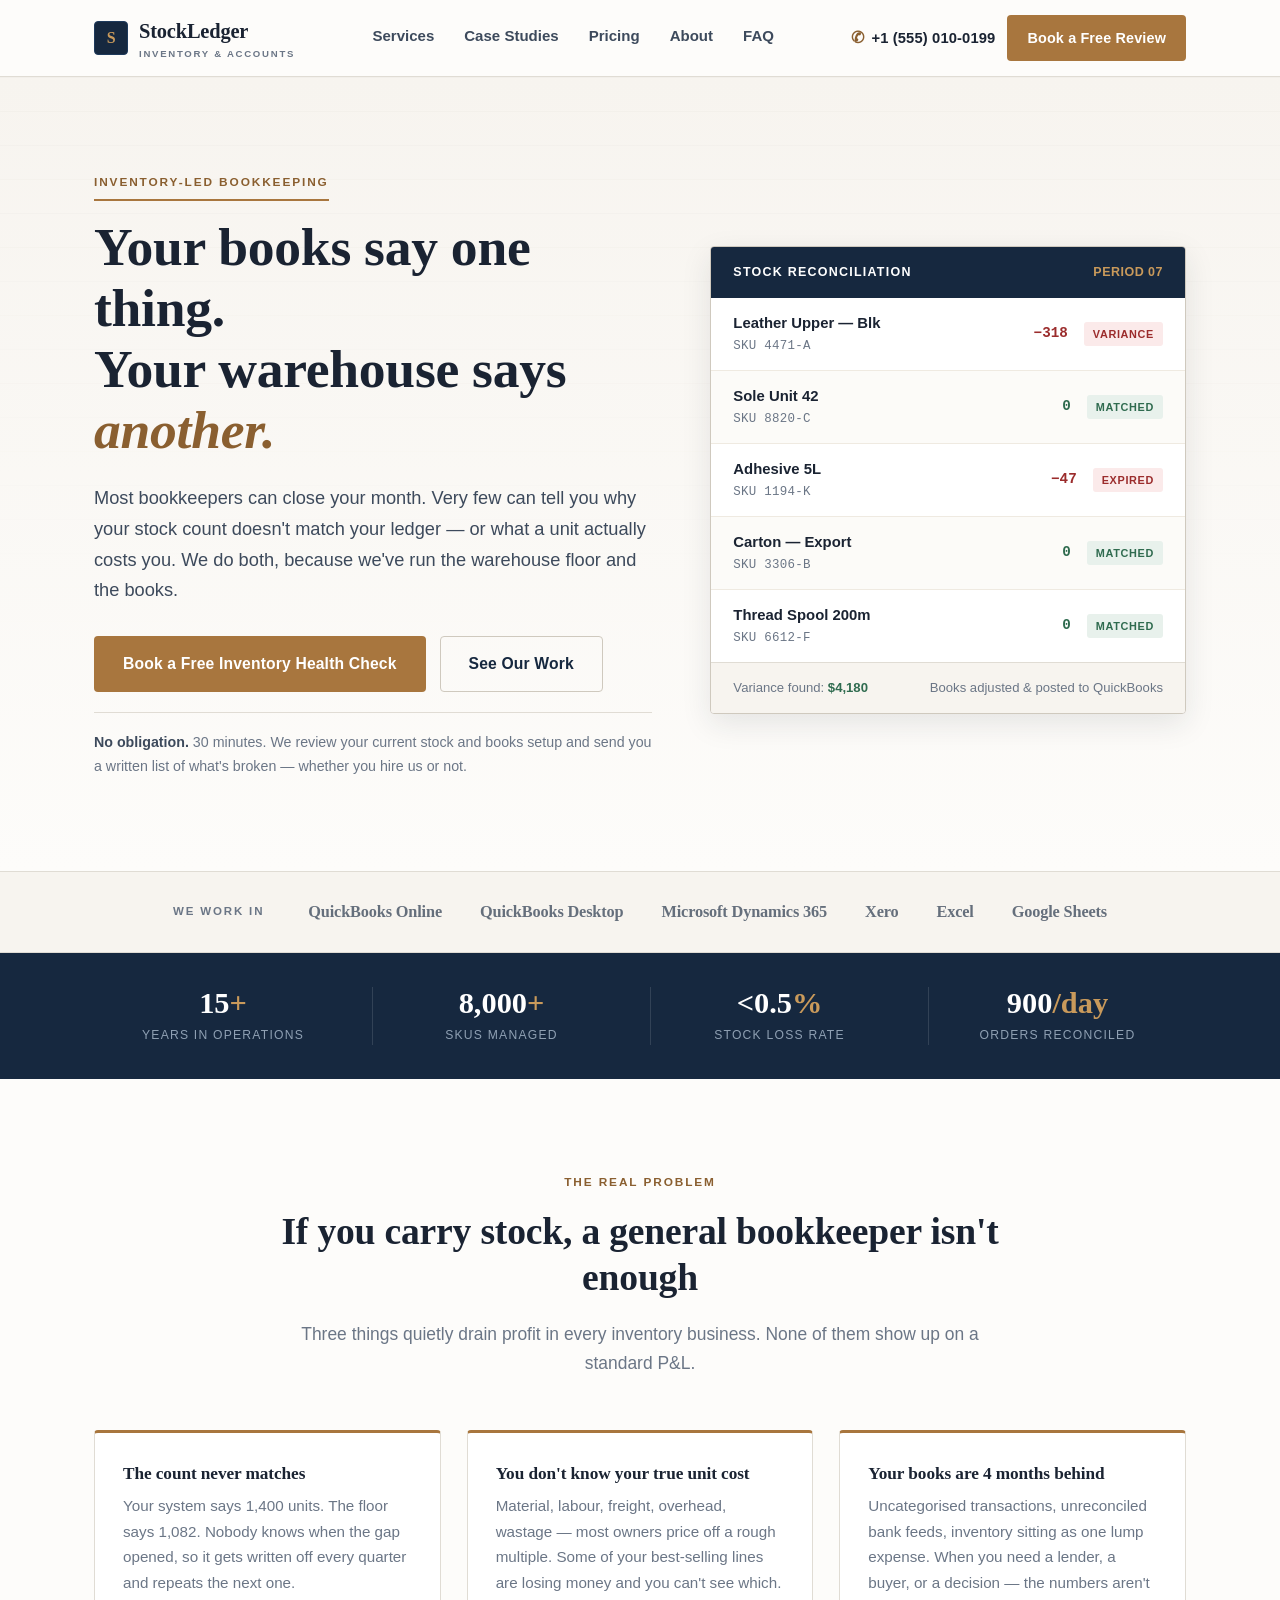
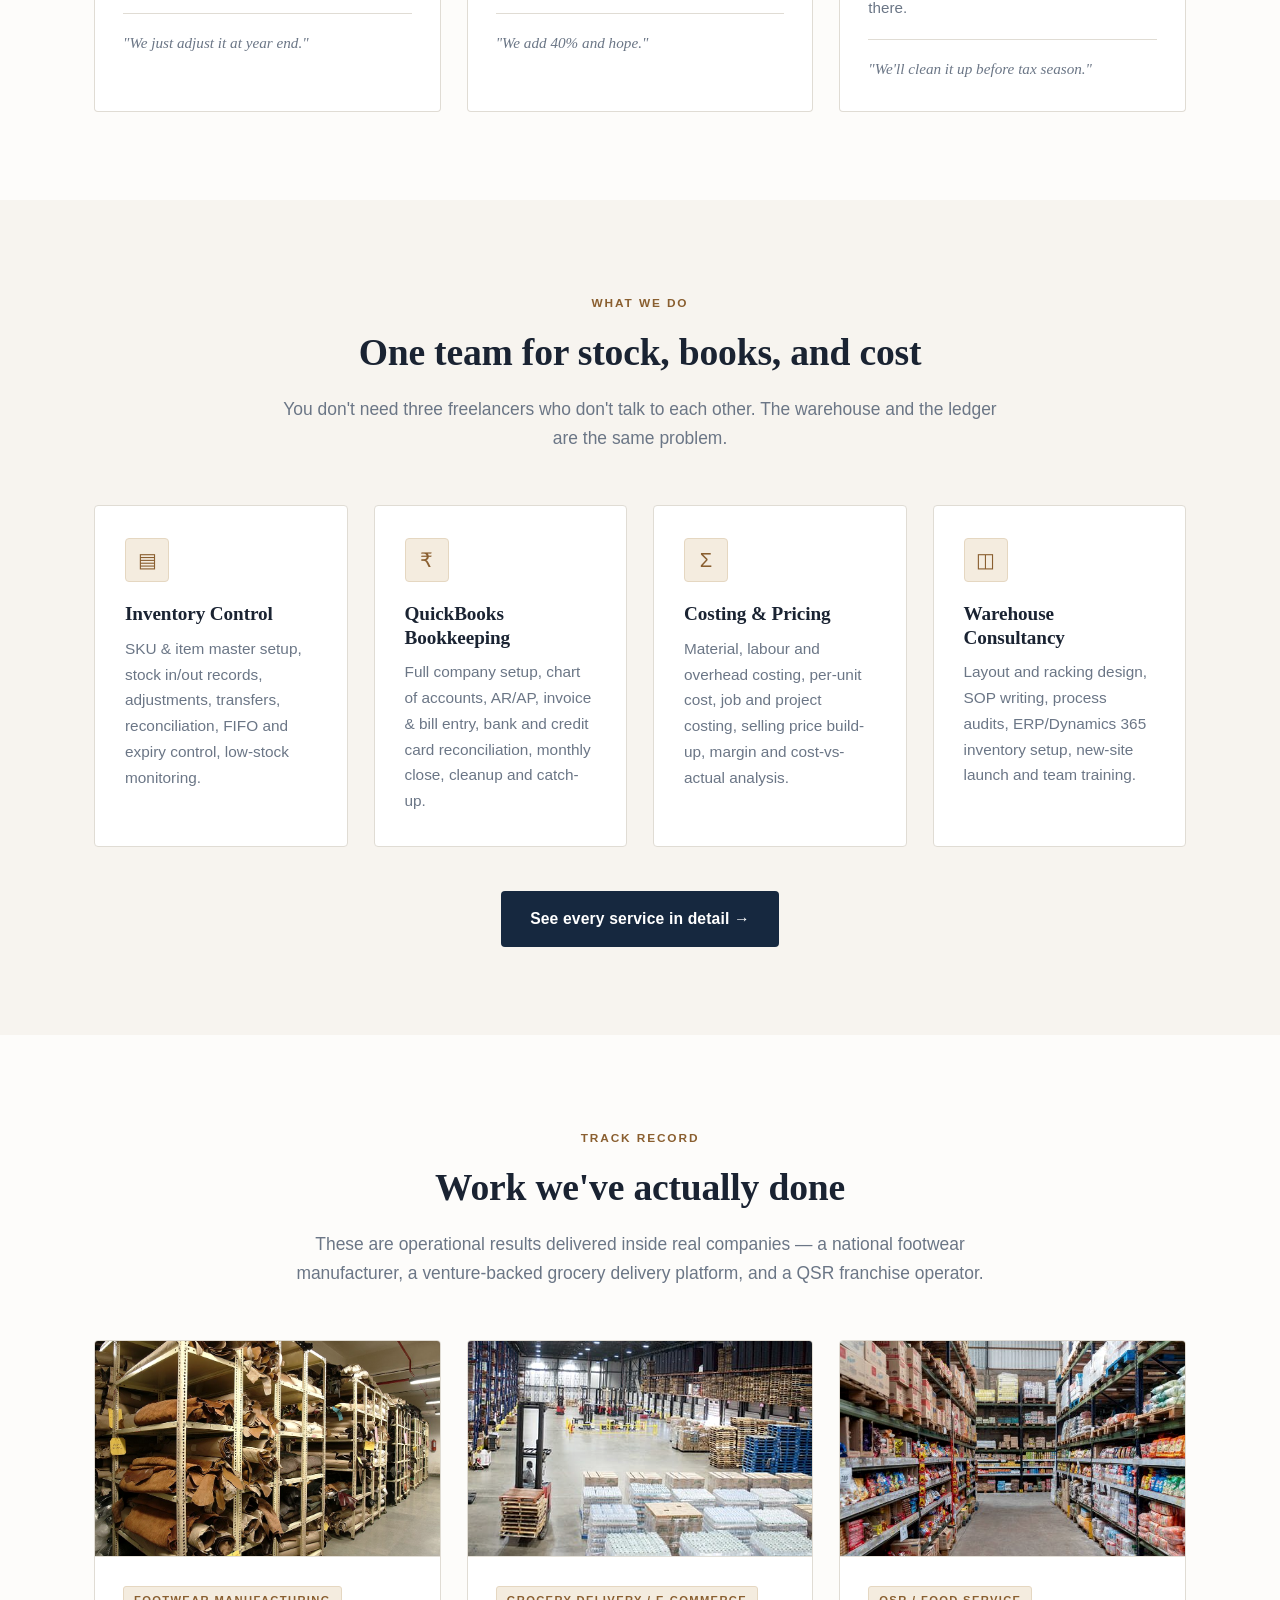
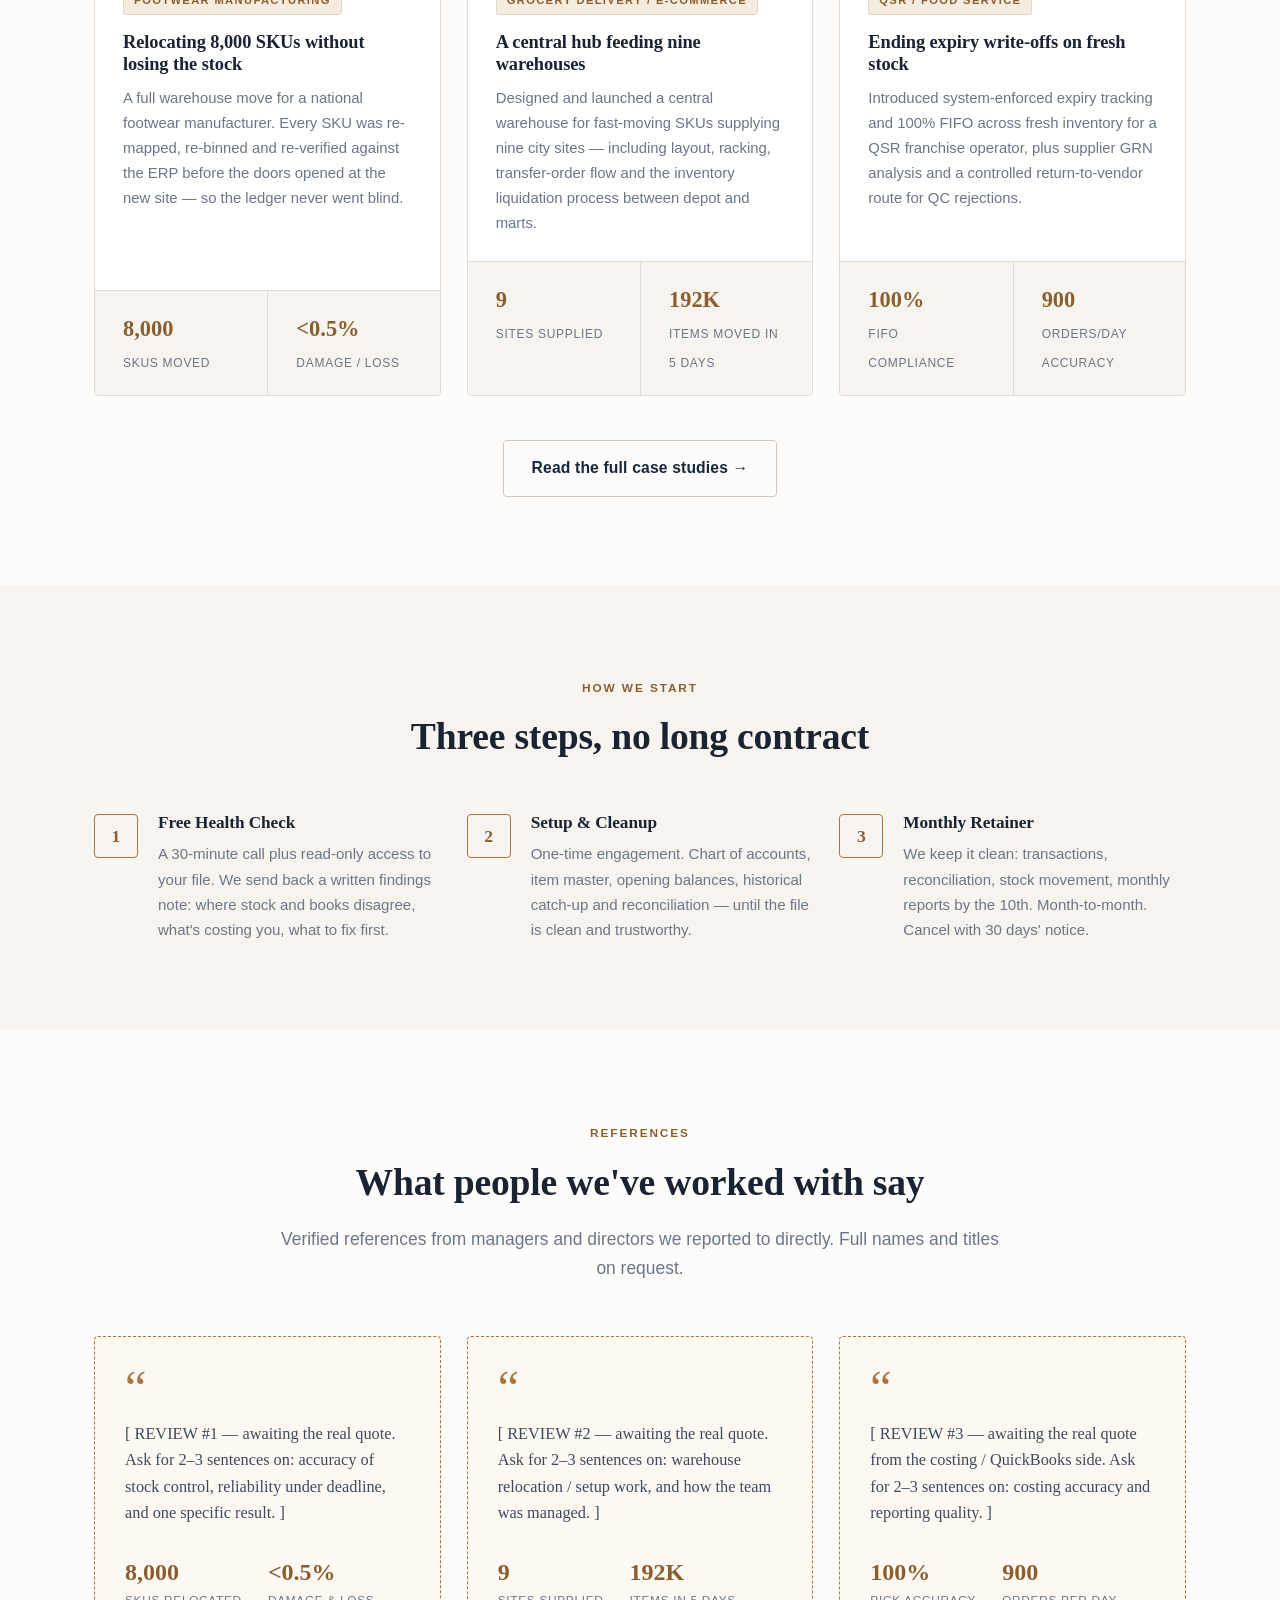
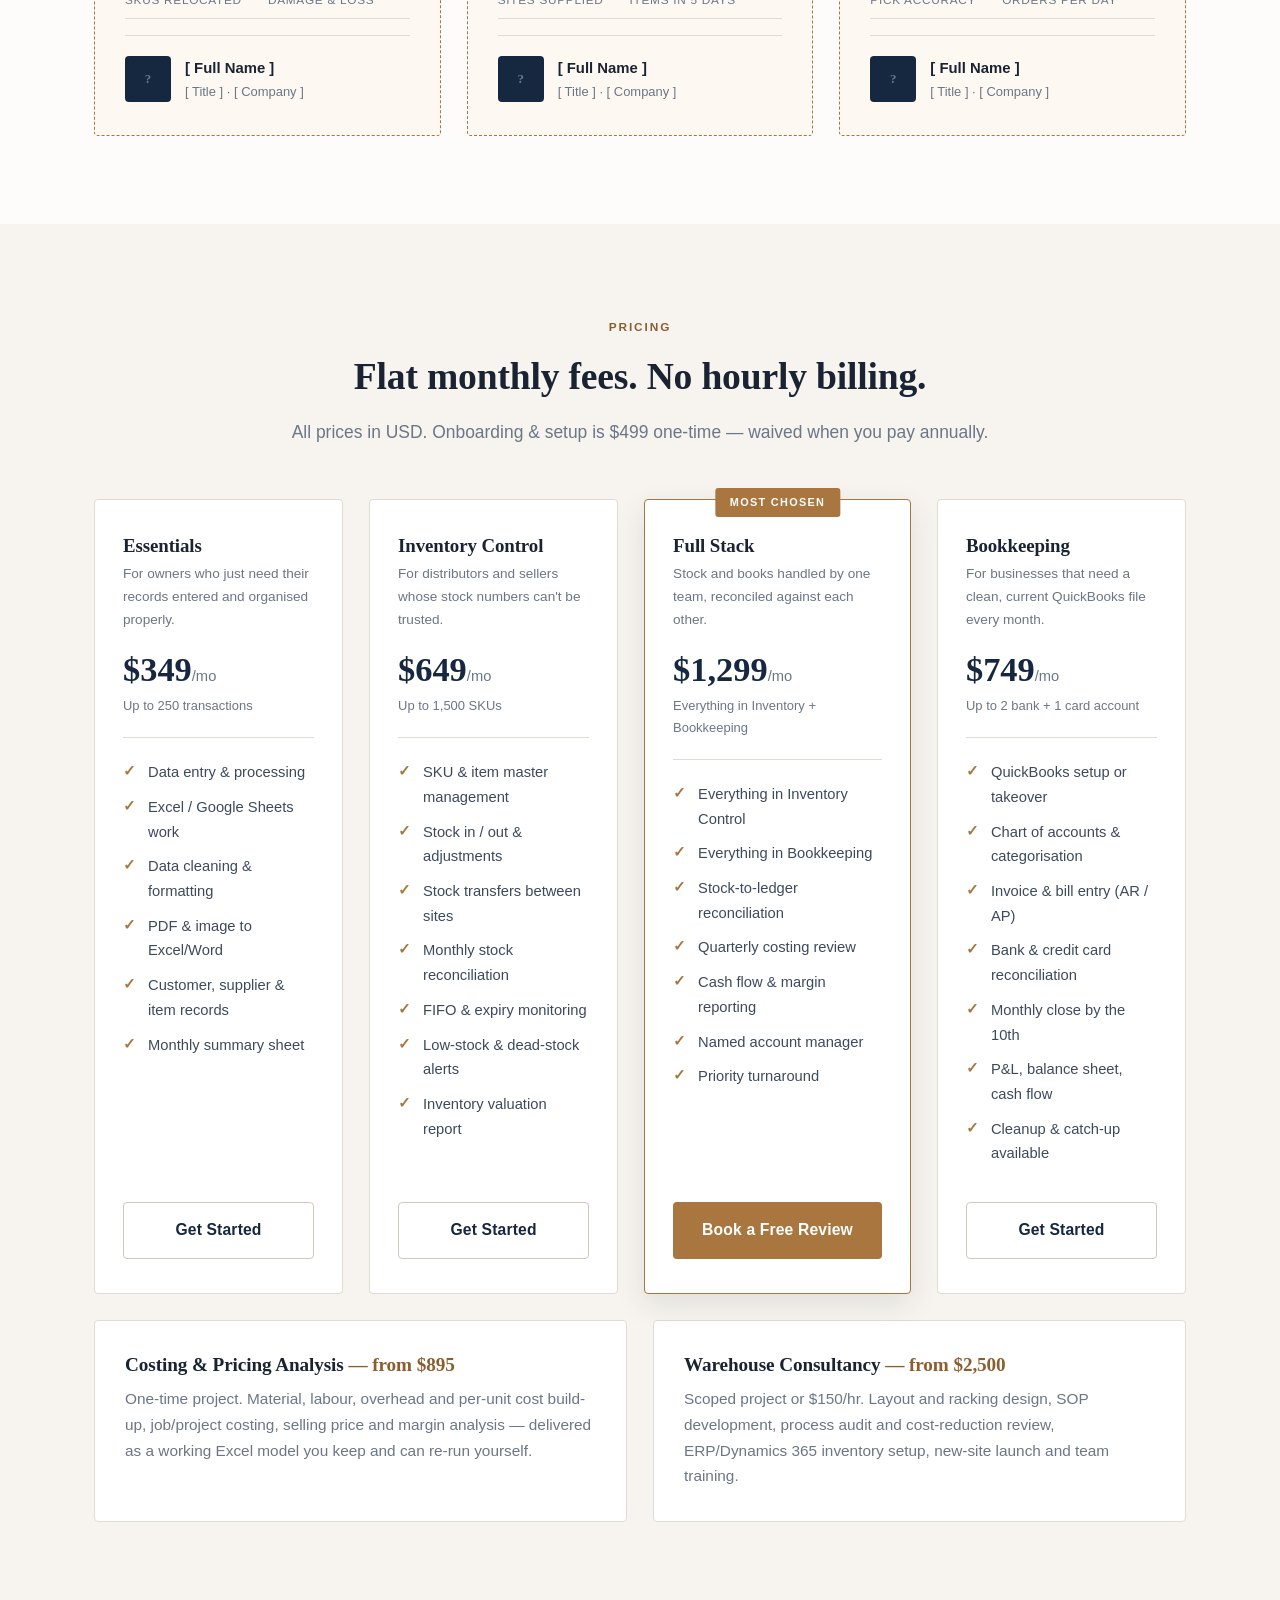
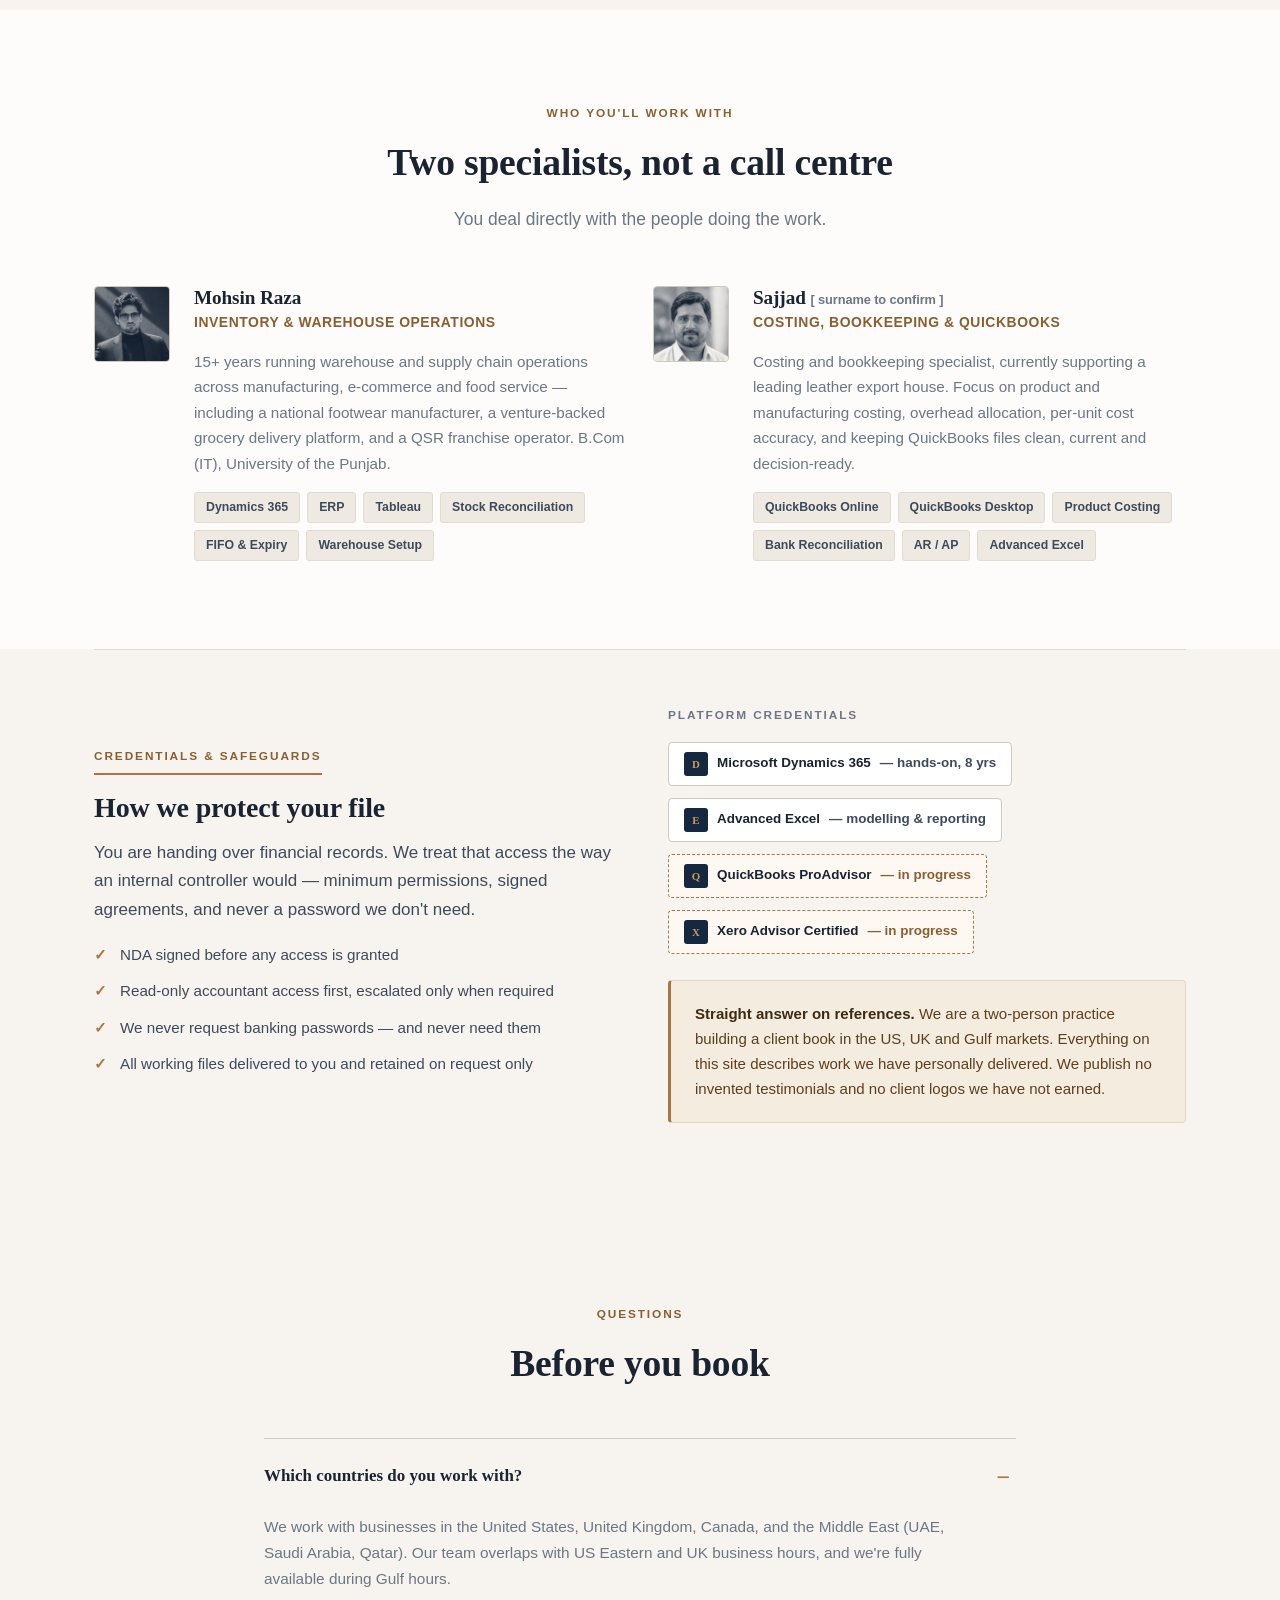
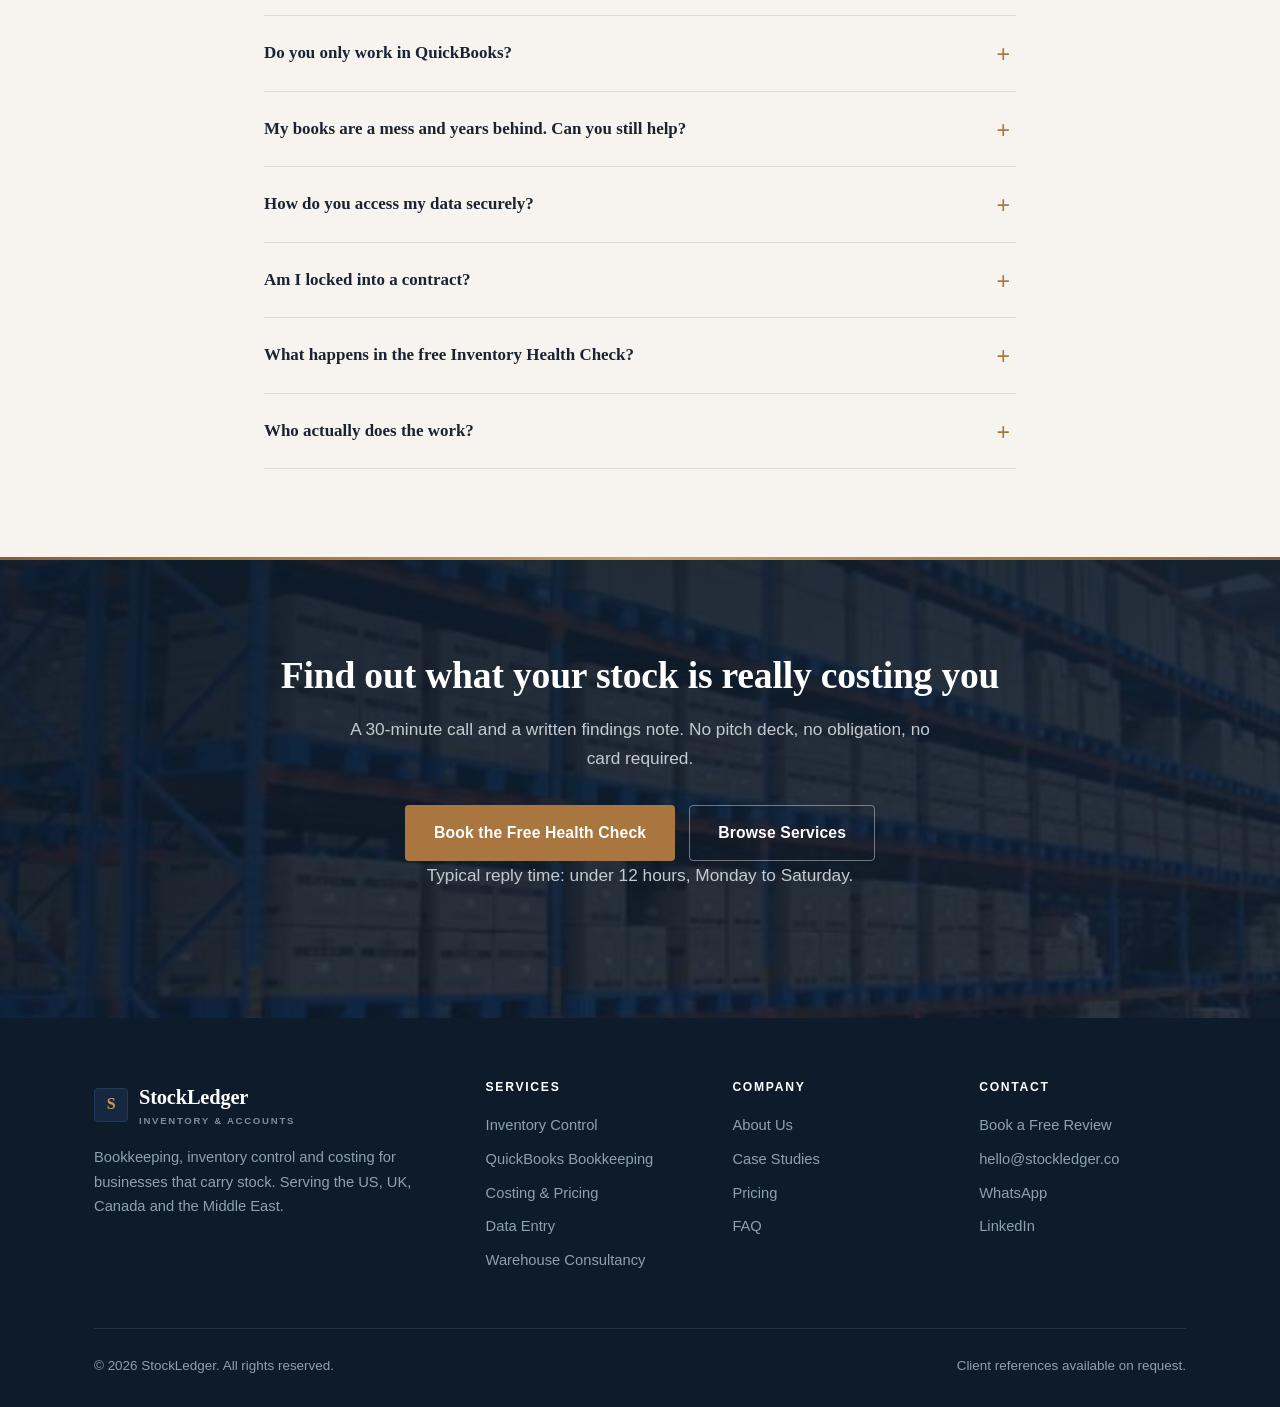
==== index.html @ 04ca40d8 "Unify team portraits with a navy duotone treatment Both people now use their better source photo: Mo" ====
<!DOCTYPE html>
<html lang="en">
<head>
<meta charset="utf-8">
<meta name="viewport" content="width=device-width, initial-scale=1">
<title>StockLedger — Bookkeeping &amp; Inventory Control for Businesses That Carry Stock</title>
<meta name="description" content="We reconcile your warehouse to your books. QuickBooks bookkeeping, inventory control, and product costing for e-commerce sellers, distributors and small manufacturers in the US, UK and Middle East.">
<meta name="theme-color" content="#16283f">
<link rel="stylesheet" href="assets/styles.css">
<link rel="icon" href="data:image/svg+xml,<svg xmlns='http://www.w3.org/2000/svg' viewBox='0 0 32 32'><rect width='32' height='32' rx='4' fill='%2316283f'/><text x='16' y='23' font-family='Georgia,serif' font-size='19' font-weight='700' fill='%23c99a5b' text-anchor='middle'>S</text></svg>">

<!-- Open Graph -->
<meta property="og:type" content="website">
<meta property="og:title" content="StockLedger — Bookkeeping for Businesses That Carry Stock">
<meta property="og:description" content="Your books say one thing. Your warehouse says another. We fix the gap.">
</head>
<body>

<!-- ============================ HEADER ============================ -->
<header class="site-head">
  <div class="wrap nav">
    <a class="brand" href="index.html">
      <span class="brand-mark">S</span>
      <span>StockLedger<small>Inventory &amp; Accounts</small></span>
    </a>

    <nav class="nav-links" id="navLinks">
      <a href="services.html">Services</a>
      <a href="case-studies.html">Case Studies</a>
      <a href="#pricing">Pricing</a>
      <a href="about.html">About</a>
      <a href="#faq">FAQ</a>
    </nav>

    <div class="nav-cta">
      <!-- TODO: replace with the real US virtual number (Google Voice / OpenPhone) -->
      <a class="nav-phone" href="tel:+15550100199"><span>✆</span>+1 (555) 010-0199</a>
      <a class="btn btn-primary btn-sm" href="contact.html">Book a Free Review</a>
      <button class="nav-toggle" id="navToggle" aria-label="Menu">☰</button>
    </div>
  </div>
</header>

<!-- ============================ HERO ============================ -->
<section class="hero">
  <div class="wrap">
    <div class="hero-grid">

      <div>
        <span class="eyebrow">Inventory-Led Bookkeeping</span>
        <h1>Your books say one thing.<br>Your warehouse says <span class="hl">another.</span></h1>
        <p class="hero-sub">
          Most bookkeepers can close your month. Very few can tell you why your stock
          count doesn't match your ledger — or what a unit actually costs you.
          We do both, because we've run the warehouse floor and the books.
        </p>

        <div class="btn-row">
          <a class="btn btn-primary" href="contact.html">Book a Free Inventory Health Check</a>
          <a class="btn btn-ghost" href="case-studies.html">See Our Work</a>
        </div>

        <p class="hero-note">
          <strong>No obligation.</strong> 30 minutes. We review your current stock and
          books setup and send you a written list of what's broken — whether you hire us or not.
        </p>
      </div>

      <!-- Ledger reconciliation mock -->
      <div class="hero-card" aria-hidden="true">
        <div class="hero-card-top">
          <span>Stock Reconciliation</span>
          <span>Period 07</span>
        </div>
        <div class="hero-card-body">
          <div class="recon-row">
            <div><div class="name">Leather Upper — Blk</div><div class="sku">SKU 4471-A</div></div>
            <div class="num bad">−318</div>
            <span class="pill err">Variance</span>
          </div>
          <div class="recon-row">
            <div><div class="name">Sole Unit 42</div><div class="sku">SKU 8820-C</div></div>
            <div class="num good">0</div>
            <span class="pill fix">Matched</span>
          </div>
          <div class="recon-row">
            <div><div class="name">Adhesive 5L</div><div class="sku">SKU 1194-K</div></div>
            <div class="num bad">−47</div>
            <span class="pill err">Expired</span>
          </div>
          <div class="recon-row">
            <div><div class="name">Carton — Export</div><div class="sku">SKU 3306-B</div></div>
            <div class="num good">0</div>
            <span class="pill fix">Matched</span>
          </div>
          <div class="recon-row">
            <div><div class="name">Thread Spool 200m</div><div class="sku">SKU 6612-F</div></div>
            <div class="num good">0</div>
            <span class="pill fix">Matched</span>
          </div>
        </div>
        <div class="hero-card-foot">
          <span>Variance found: <strong>$4,180</strong></span>
          <span>Books adjusted &amp; posted to QuickBooks</span>
        </div>
      </div>

    </div>
  </div>
</section>

<!-- ============================ TOOL ROW ============================ -->
<div class="toolrow">
  <div class="wrap">
    <div class="toolrow-inner">
      <span class="toolrow-label">We work in</span>
      <span class="tool">QuickBooks Online</span>
      <span class="tool">QuickBooks Desktop</span>
      <span class="tool">Microsoft Dynamics 365</span>
      <span class="tool">Xero</span>
      <span class="tool">Excel</span>
      <span class="tool">Google Sheets</span>
    </div>
  </div>
</div>

<!-- ============================ TRUST BAR ============================ -->
<div class="trustbar">
  <div class="wrap">
    <div class="trust-grid">
      <div>
        <div class="trust-num">15<span>+</span></div>
        <div class="trust-lbl">Years in Operations</div>
      </div>
      <div>
        <div class="trust-num">8,000<span>+</span></div>
        <div class="trust-lbl">SKUs Managed</div>
      </div>
      <div>
        <div class="trust-num">&lt;0.5<span>%</span></div>
        <div class="trust-lbl">Stock Loss Rate</div>
      </div>
      <div>
        <div class="trust-num">900<span>/day</span></div>
        <div class="trust-lbl">Orders Reconciled</div>
      </div>
    </div>
  </div>
</div>

<!-- ============================ PROBLEM ============================ -->
<section>
  <div class="wrap">
    <div class="sec-head center">
      <span class="eyebrow">The Real Problem</span>
      <h2>If you carry stock, a general bookkeeper isn't enough</h2>
      <p>Three things quietly drain profit in every inventory business. None of them show up on a standard P&amp;L.</p>
    </div>

    <div class="grid g-3">
      <div class="prob-card">
        <h3>The count never matches</h3>
        <p>
          Your system says 1,400 units. The floor says 1,082. Nobody knows when the gap
          opened, so it gets written off every quarter and repeats the next one.
        </p>
        <p class="prob-quote">"We just adjust it at year end."</p>
      </div>

      <div class="prob-card">
        <h3>You don't know your true unit cost</h3>
        <p>
          Material, labour, freight, overhead, wastage — most owners price off a rough
          multiple. Some of your best-selling lines are losing money and you can't see which.
        </p>
        <p class="prob-quote">"We add 40% and hope."</p>
      </div>

      <div class="prob-card">
        <h3>Your books are 4 months behind</h3>
        <p>
          Uncategorised transactions, unreconciled bank feeds, inventory sitting as one
          lump expense. When you need a lender, a buyer, or a decision — the numbers aren't there.
        </p>
        <p class="prob-quote">"We'll clean it up before tax season."</p>
      </div>
    </div>
  </div>
</section>

<!-- ============================ SERVICES ============================ -->
<section class="sec-soft">
  <div class="wrap">
    <div class="sec-head center">
      <span class="eyebrow">What We Do</span>
      <h2>One team for stock, books, and cost</h2>
      <p>You don't need three freelancers who don't talk to each other. The warehouse and the ledger are the same problem.</p>
    </div>

    <div class="grid g-4">
      <div class="card">
        <div class="card-icon">▤</div>
        <h3>Inventory Control</h3>
        <p>SKU &amp; item master setup, stock in/out records, adjustments, transfers, reconciliation, FIFO and expiry control, low-stock monitoring.</p>
      </div>
      <div class="card">
        <div class="card-icon">₹</div>
        <h3>QuickBooks Bookkeeping</h3>
        <p>Full company setup, chart of accounts, AR/AP, invoice &amp; bill entry, bank and credit card reconciliation, monthly close, cleanup and catch-up.</p>
      </div>
      <div class="card">
        <div class="card-icon">Σ</div>
        <h3>Costing &amp; Pricing</h3>
        <p>Material, labour and overhead costing, per-unit cost, job and project costing, selling price build-up, margin and cost-vs-actual analysis.</p>
      </div>
      <div class="card">
        <div class="card-icon">◫</div>
        <h3>Warehouse Consultancy</h3>
        <p>Layout and racking design, SOP writing, process audits, ERP/Dynamics&nbsp;365 inventory setup, new-site launch and team training.</p>
      </div>
    </div>

    <div class="btn-row" style="justify-content:center; margin-top:44px;">
      <a class="btn btn-navy" href="services.html">See every service in detail →</a>
    </div>
  </div>
</section>

<!-- ============================ CASE STUDIES ============================ -->
<section>
  <div class="wrap">
    <div class="sec-head center">
      <span class="eyebrow">Track Record</span>
      <h2>Work we've actually done</h2>
      <p>These are operational results delivered inside real companies — a national footwear manufacturer, a venture-backed grocery delivery platform, and a QSR franchise operator.</p>
    </div>

    <div class="grid g-3">

      <article class="case">
        <img class="case-img" src="assets/img/wh-leather.jpg" alt="Leather hides and rolls stored on labelled warehouse racking" loading="lazy">
        <div class="case-top">
          <span class="case-tag">Footwear Manufacturing</span>
          <h3>Relocating 8,000 SKUs without losing the stock</h3>
        </div>
        <div class="case-body">
          <p>
            A full warehouse move for a national footwear manufacturer. Every SKU was
            re-mapped, re-binned and re-verified against the ERP before the doors opened
            at the new site — so the ledger never went blind.
          </p>
        </div>
        <div class="case-metrics">
          <div class="case-metric"><b>8,000</b><span>SKUs moved</span></div>
          <div class="case-metric"><b>&lt;0.5%</b><span>Damage / loss</span></div>
        </div>
      </article>

      <article class="case">
        <img class="case-img" src="assets/img/wh-dc.jpg" alt="Distribution centre floor with pallet racking and forklift operations" loading="lazy">
        <div class="case-top">
          <span class="case-tag">Grocery Delivery / E-commerce</span>
          <h3>A central hub feeding nine warehouses</h3>
        </div>
        <div class="case-body">
          <p>
            Designed and launched a central warehouse for fast-moving SKUs supplying nine
            city sites — including layout, racking, transfer-order flow and the inventory
            liquidation process between depot and marts.
          </p>
        </div>
        <div class="case-metrics">
          <div class="case-metric"><b>9</b><span>Sites supplied</span></div>
          <div class="case-metric"><b>192K</b><span>Items moved in 5 days</span></div>
        </div>
      </article>

      <article class="case">
        <img class="case-img" src="assets/img/wh-grocery.jpg" alt="Stocked food and FMCG warehouse aisle with shelved inventory" loading="lazy">
        <div class="case-top">
          <span class="case-tag">QSR / Food Service</span>
          <h3>Ending expiry write-offs on fresh stock</h3>
        </div>
        <div class="case-body">
          <p>
            Introduced system-enforced expiry tracking and 100% FIFO across fresh
            inventory for a QSR franchise operator, plus supplier GRN analysis and a
            controlled return-to-vendor route for QC rejections.
          </p>
        </div>
        <div class="case-metrics">
          <div class="case-metric"><b>100%</b><span>FIFO compliance</span></div>
          <div class="case-metric"><b>900</b><span>Orders/day accuracy</span></div>
        </div>
      </article>

    </div>

    <div class="btn-row" style="justify-content:center; margin-top:44px;">
      <a class="btn btn-ghost" href="case-studies.html">Read the full case studies →</a>
    </div>
  </div>
</section>

<!-- ============================ HOW IT WORKS ============================ -->
<section class="sec-soft">
  <div class="wrap">
    <div class="sec-head center">
      <span class="eyebrow">How We Start</span>
      <h2>Three steps, no long contract</h2>
    </div>

    <div class="grid g-3">
      <div class="step">
        <div class="step-n">1</div>
        <h3>Free Health Check</h3>
        <p>
          A 30-minute call plus read-only access to your file. We send back a written
          findings note: where stock and books disagree, what's costing you, what to fix first.
        </p>
      </div>
      <div class="step">
        <div class="step-n">2</div>
        <h3>Setup &amp; Cleanup</h3>
        <p>
          One-time engagement. Chart of accounts, item master, opening balances,
          historical catch-up and reconciliation — until the file is clean and trustworthy.
        </p>
      </div>
      <div class="step">
        <div class="step-n">3</div>
        <h3>Monthly Retainer</h3>
        <p>
          We keep it clean: transactions, reconciliation, stock movement, monthly reports
          by the 10th. Month-to-month. Cancel with 30 days' notice.
        </p>
      </div>
    </div>
  </div>
</section>

<!-- ============================ TESTIMONIALS ============================ -->
<section>
  <div class="wrap">
    <div class="sec-head center">
      <span class="eyebrow">References</span>
      <h2>What people we've worked with say</h2>
      <p>Verified references from managers and directors we reported to directly. Full names and titles on request.</p>
    </div>

    <div class="grid g-3">

      <!-- TODO: the metrics below are real. Replace only the quote text, name, title and company. -->
      <figure class="quote needs-content" style="margin:0;">
        <div class="quote-mark">“</div>
        <p>[ REVIEW #1 — awaiting the real quote. Ask for 2–3 sentences on: accuracy of stock control, reliability under deadline, and one specific result. ]</p>
        <div class="quote-metrics">
          <div class="quote-metric"><b>8,000</b><span>SKUs relocated</span></div>
          <div class="quote-metric"><b>&lt;0.5%</b><span>Damage &amp; loss</span></div>
        </div>
        <figcaption class="quote-by">
          <span class="avatar">?</span>
          <span><b>[ Full Name ]</b><span>[ Title ] · [ Company ]</span></span>
        </figcaption>
      </figure>

      <figure class="quote needs-content" style="margin:0;">
        <div class="quote-mark">“</div>
        <p>[ REVIEW #2 — awaiting the real quote. Ask for 2–3 sentences on: warehouse relocation / setup work, and how the team was managed. ]</p>
        <div class="quote-metrics">
          <div class="quote-metric"><b>9</b><span>Sites supplied</span></div>
          <div class="quote-metric"><b>192K</b><span>Items in 5 days</span></div>
        </div>
        <figcaption class="quote-by">
          <span class="avatar">?</span>
          <span><b>[ Full Name ]</b><span>[ Title ] · [ Company ]</span></span>
        </figcaption>
      </figure>

      <figure class="quote needs-content" style="margin:0;">
        <div class="quote-mark">“</div>
        <p>[ REVIEW #3 — awaiting the real quote from the costing / QuickBooks side. Ask for 2–3 sentences on: costing accuracy and reporting quality. ]</p>
        <div class="quote-metrics">
          <div class="quote-metric"><b>100%</b><span>Pick accuracy</span></div>
          <div class="quote-metric"><b>900</b><span>Orders per day</span></div>
        </div>
        <figcaption class="quote-by">
          <span class="avatar">?</span>
          <span><b>[ Full Name ]</b><span>[ Title ] · [ Company ]</span></span>
        </figcaption>
      </figure>

    </div>
  </div>
</section>

<!-- ============================ PRICING ============================ -->
<section class="sec-soft" id="pricing">
  <div class="wrap">
    <div class="sec-head center">
      <span class="eyebrow">Pricing</span>
      <h2>Flat monthly fees. No hourly billing.</h2>
      <p>All prices in USD. Onboarding &amp; setup is $499 one-time — waived when you pay annually.</p>
    </div>

    <div class="grid g-4">

      <div class="plan">
        <h3>Essentials</h3>
        <p class="plan-for">For owners who just need their records entered and organised properly.</p>
        <div class="price">$349<small>/mo</small></div>
        <p class="price-note">Up to 250 transactions</p>
        <ul>
          <li>Data entry &amp; processing</li>
          <li>Excel / Google Sheets work</li>
          <li>Data cleaning &amp; formatting</li>
          <li>PDF &amp; image to Excel/Word</li>
          <li>Customer, supplier &amp; item records</li>
          <li>Monthly summary sheet</li>
        </ul>
        <a class="btn btn-ghost" href="contact.html">Get Started</a>
      </div>

      <div class="plan">
        <h3>Inventory Control</h3>
        <p class="plan-for">For distributors and sellers whose stock numbers can't be trusted.</p>
        <div class="price">$649<small>/mo</small></div>
        <p class="price-note">Up to 1,500 SKUs</p>
        <ul>
          <li>SKU &amp; item master management</li>
          <li>Stock in / out &amp; adjustments</li>
          <li>Stock transfers between sites</li>
          <li>Monthly stock reconciliation</li>
          <li>FIFO &amp; expiry monitoring</li>
          <li>Low-stock &amp; dead-stock alerts</li>
          <li>Inventory valuation report</li>
        </ul>
        <a class="btn btn-ghost" href="contact.html">Get Started</a>
      </div>

      <div class="plan featured">
        <span class="plan-tag">Most Chosen</span>
        <h3>Full Stack</h3>
        <p class="plan-for">Stock and books handled by one team, reconciled against each other.</p>
        <div class="price">$1,299<small>/mo</small></div>
        <p class="price-note">Everything in Inventory + Bookkeeping</p>
        <ul>
          <li>Everything in Inventory Control</li>
          <li>Everything in Bookkeeping</li>
          <li>Stock-to-ledger reconciliation</li>
          <li>Quarterly costing review</li>
          <li>Cash flow &amp; margin reporting</li>
          <li>Named account manager</li>
          <li>Priority turnaround</li>
        </ul>
        <a class="btn btn-primary" href="contact.html">Book a Free Review</a>
      </div>

      <div class="plan">
        <h3>Bookkeeping</h3>
        <p class="plan-for">For businesses that need a clean, current QuickBooks file every month.</p>
        <div class="price">$749<small>/mo</small></div>
        <p class="price-note">Up to 2 bank + 1 card account</p>
        <ul>
          <li>QuickBooks setup or takeover</li>
          <li>Chart of accounts &amp; categorisation</li>
          <li>Invoice &amp; bill entry (AR / AP)</li>
          <li>Bank &amp; credit card reconciliation</li>
          <li>Monthly close by the 10th</li>
          <li>P&amp;L, balance sheet, cash flow</li>
          <li>Cleanup &amp; catch-up available</li>
        </ul>
        <a class="btn btn-ghost" href="contact.html">Get Started</a>
      </div>

    </div>

    <!-- Project services -->
    <div class="grid g-2" style="margin-top:26px;">
      <div class="card">
        <h3>Costing &amp; Pricing Analysis <span style="font-family:var(--serif);color:var(--bronze-dark)">— from $895</span></h3>
        <p>
          One-time project. Material, labour, overhead and per-unit cost build-up,
          job/project costing, selling price and margin analysis — delivered as a working
          Excel model you keep and can re-run yourself.
        </p>
      </div>
      <div class="card">
        <h3>Warehouse Consultancy <span style="font-family:var(--serif);color:var(--bronze-dark)">— from $2,500</span></h3>
        <p>
          Scoped project or $150/hr. Layout and racking design, SOP development, process
          audit and cost-reduction review, ERP/Dynamics 365 inventory setup, new-site
          launch and team training.
        </p>
      </div>
    </div>
  </div>
</section>

<!-- ============================ TEAM ============================ -->
<section>
  <div class="wrap">
    <div class="sec-head center">
      <span class="eyebrow">Who You'll Work With</span>
      <h2>Two specialists, not a call centre</h2>
      <p>You deal directly with the people doing the work.</p>
    </div>

    <div class="grid g-2">

      <div class="person">
        <img class="person-photo" src="assets/img/mohsin-face.jpg" alt="Mohsin Raza" loading="lazy">
        <div>
          <h3>Mohsin Raza</h3>
          <div class="person-role">Inventory &amp; Warehouse Operations</div>
          <p>
            15+ years running warehouse and supply chain operations across manufacturing,
            e-commerce and food service — including a national footwear manufacturer, a
            venture-backed grocery delivery platform, and a QSR franchise operator.
            B.Com (IT), University of the Punjab.
          </p>
          <div class="tags">
            <span class="tag">Dynamics 365</span>
            <span class="tag">ERP</span>
            <span class="tag">Tableau</span>
            <span class="tag">Stock Reconciliation</span>
            <span class="tag">FIFO &amp; Expiry</span>
            <span class="tag">Warehouse Setup</span>
          </div>
        </div>
      </div>

      <div class="person">
        <img class="person-photo" src="assets/img/sajjad-face.jpg" alt="Sajjad" loading="lazy">
        <div>
          <h3>Sajjad <span style="font-size:.8rem;color:var(--ink-3);font-family:var(--sans)">[ surname to confirm ]</span></h3>
          <div class="person-role">Costing, Bookkeeping &amp; QuickBooks</div>
          <p>
            Costing and bookkeeping specialist, currently supporting a leading leather
            export house. Focus on product and manufacturing costing, overhead allocation,
            per-unit cost accuracy, and keeping QuickBooks files clean, current and
            decision-ready.
          </p>
          <div class="tags">
            <span class="tag">QuickBooks Online</span>
            <span class="tag">QuickBooks Desktop</span>
            <span class="tag">Product Costing</span>
            <span class="tag">Bank Reconciliation</span>
            <span class="tag">AR / AP</span>
            <span class="tag">Advanced Excel</span>
          </div>
        </div>
      </div>

    </div>
  </div>
</section>

<!-- ============================ CREDENTIALS ============================ -->
<section class="sec-soft" style="padding-top:0;">
  <div class="wrap">
    <hr class="divider" style="margin-bottom:56px;">
    <div class="split">
      <div>
        <span class="eyebrow">Credentials &amp; Safeguards</span>
        <h2 style="font-size:1.75rem;">How we protect your file</h2>
        <p>
          You are handing over financial records. We treat that access the way an
          internal controller would — minimum permissions, signed agreements, and
          never a password we don't need.
        </p>
        <ul style="list-style:none; padding:0; margin:0;">
          <li style="position:relative; padding-left:26px; margin-bottom:11px; font-size:.95rem;">
            <span style="position:absolute;left:0;color:var(--bronze);font-weight:800;">✓</span>
            NDA signed before any access is granted
          </li>
          <li style="position:relative; padding-left:26px; margin-bottom:11px; font-size:.95rem;">
            <span style="position:absolute;left:0;color:var(--bronze);font-weight:800;">✓</span>
            Read-only accountant access first, escalated only when required
          </li>
          <li style="position:relative; padding-left:26px; margin-bottom:11px; font-size:.95rem;">
            <span style="position:absolute;left:0;color:var(--bronze);font-weight:800;">✓</span>
            We never request banking passwords — and never need them
          </li>
          <li style="position:relative; padding-left:26px; margin-bottom:11px; font-size:.95rem;">
            <span style="position:absolute;left:0;color:var(--bronze);font-weight:800;">✓</span>
            All working files delivered to you and retained on request only
          </li>
        </ul>
      </div>

      <div>
        <p style="font-size:.74rem;font-weight:700;letter-spacing:.16em;text-transform:uppercase;color:var(--ink-3);margin-bottom:16px;">
          Platform Credentials
        </p>
        <!-- TODO: remove class="pending" from each badge once the certification is actually earned -->
        <div class="badge-row">
          <span class="badge"><span class="badge-mark">D</span><b>Microsoft Dynamics 365</b> — hands-on, 8 yrs</span>
          <span class="badge"><span class="badge-mark">E</span><b>Advanced Excel</b> — modelling &amp; reporting</span>
          <span class="badge pending"><span class="badge-mark">Q</span><b>QuickBooks ProAdvisor</b> — in progress</span>
          <span class="badge pending"><span class="badge-mark">X</span><b>Xero Advisor Certified</b> — in progress</span>
        </div>

        <div class="note-box" style="margin-top:26px;">
          <strong>Straight answer on references.</strong> We are a two-person practice
          building a client book in the US, UK and Gulf markets. Everything on this site
          describes work we have personally delivered. We publish no invented
          testimonials and no client logos we have not earned.
        </div>
      </div>
    </div>
  </div>
</section>

<!-- ============================ FAQ ============================ -->
<section class="sec-soft" id="faq">
  <div class="wrap-narrow">
    <div class="sec-head center">
      <span class="eyebrow">Questions</span>
      <h2>Before you book</h2>
    </div>

    <div class="faq">
      <details open>
        <summary>Which countries do you work with?</summary>
        <p>We work with businesses in the United States, United Kingdom, Canada, and the Middle East (UAE, Saudi Arabia, Qatar). Our team overlaps with US Eastern and UK business hours, and we're fully available during Gulf hours.</p>
      </details>
      <details>
        <summary>Do you only work in QuickBooks?</summary>
        <p>QuickBooks Online and Desktop are our primary platforms. We also work in Microsoft Dynamics 365, other ERP inventory modules, and Excel/Google Sheets. If you're on Xero or Zoho, tell us on the call — we'll be straight with you about whether we're the right fit.</p>
      </details>
      <details>
        <summary>My books are a mess and years behind. Can you still help?</summary>
        <p>That's a large part of what we do. Cleanup and catch-up is quoted separately from the monthly retainer, based on how many months and transactions are involved. The free health check tells you the scope before you commit to anything.</p>
      </details>
      <details>
        <summary>How do you access my data securely?</summary>
        <p>Read-only accountant access to QuickBooks first, and only as much as the work requires. We sign an NDA before any access is granted. We do not ask for your banking passwords, and we never need them.</p>
      </details>
      <details>
        <summary>Am I locked into a contract?</summary>
        <p>No. Retainers are month-to-month with 30 days' notice. Setup and project work is a fixed one-time fee agreed in writing before we start.</p>
      </details>
      <details>
        <summary>What happens in the free Inventory Health Check?</summary>
        <p>A 30-minute call, then we review whatever you can share — a stock report, a QuickBooks file, even spreadsheets. You get back a short written note listing what's inaccurate, what it's likely costing you, and the order we'd fix it in. Yours to keep, whether or not you hire us.</p>
      </details>
      <details>
        <summary>Who actually does the work?</summary>
        <p>The two people on this page. Nothing is passed to an anonymous back office. As we grow, any team member added works under the same named account lead you started with.</p>
      </details>
    </div>
  </div>
</section>

<!-- ============================ CTA ============================ -->
<section class="cta-band photo-band" style="background-image:url('assets/img/wh-racking.jpg');">
  <div class="wrap">
    <h2>Find out what your stock is really costing you</h2>
    <p>A 30-minute call and a written findings note. No pitch deck, no obligation, no card required.</p>
    <div class="btn-row">
      <a class="btn btn-primary" href="contact.html">Book the Free Health Check</a>
      <a class="btn btn-outline-light" href="services.html">Browse Services</a>
    </div>
    <p class="cta-fine">Typical reply time: under 12 hours, Monday to Saturday.</p>
  </div>
</section>

<!-- ============================ FOOTER ============================ -->
<footer class="site-foot">
  <div class="wrap">
    <div class="foot-grid">
      <div>
        <a class="brand" href="index.html">
          <span class="brand-mark">S</span>
          <span>StockLedger<small>Inventory &amp; Accounts</small></span>
        </a>
        <p style="max-width:320px;">
          Bookkeeping, inventory control and costing for businesses that carry stock.
          Serving the US, UK, Canada and the Middle East.
        </p>
      </div>

      <div>
        <h4>Services</h4>
        <ul>
          <li><a href="services.html#inventory">Inventory Control</a></li>
          <li><a href="services.html#bookkeeping">QuickBooks Bookkeeping</a></li>
          <li><a href="services.html#costing">Costing &amp; Pricing</a></li>
          <li><a href="services.html#data">Data Entry</a></li>
          <li><a href="services.html#consultancy">Warehouse Consultancy</a></li>
        </ul>
      </div>

      <div>
        <h4>Company</h4>
        <ul>
          <li><a href="about.html">About Us</a></li>
          <li><a href="case-studies.html">Case Studies</a></li>
          <li><a href="index.html#pricing">Pricing</a></li>
          <li><a href="index.html#faq">FAQ</a></li>
        </ul>
      </div>

      <div>
        <h4>Contact</h4>
        <ul>
          <li><a href="contact.html">Book a Free Review</a></li>
          <li><a href="mailto:hello@stockledger.co">hello@stockledger.co</a></li>
          <li><a href="#">WhatsApp</a></li>
          <li><a href="#">LinkedIn</a></li>
        </ul>
      </div>
    </div>

    <div class="foot-bot">
      <span>© 2026 StockLedger. All rights reserved.</span>
      <span>Client references available on request.</span>
    </div>
  </div>
</footer>

<script>
  var t = document.getElementById('navToggle');
  var l = document.getElementById('navLinks');
  if (t && l) { t.addEventListener('click', function () { l.classList.toggle('open'); }); }
</script>

</body>
</html>
---- assets/styles.css ----
/* ==========================================================================
   StockLedger — Design System
   Direction: established accounting / commerce firm.
   Deep navy + bronze, serif headings, cream ground, restrained corners.
   Self-contained. No CDN, no build step, no external fonts.
   ========================================================================== */

:root {
  /* Brand — navy */
  --navy-900: #0d1b2a;
  --navy-800: #16283f;
  --navy-700: #1e3a5c;
  --navy-600: #2c4f74;

  /* Accent — bronze / ledger gold */
  --bronze: #a8763e;
  --bronze-dark: #8a5f30;
  --bronze-light: #c99a5b;
  --bronze-soft: #f4ecdf;

  /* Signals */
  --red: #9b2c2c;
  --red-soft: #fbeaea;
  --green: #2f6b4f;
  --green-soft: #e8f1ec;

  /* Neutrals — warm, paper-like */
  --ink: #1a2332;
  --ink-2: #3d4a5c;
  --ink-3: #6b7686;
  --line: #e0dcd4;
  --line-strong: #cfc9be;
  --bg: #fdfcfa;
  --bg-soft: #f7f4ef;
  --bg-tint: #efeae1;

  /* System */
  --radius: 4px;
  --radius-sm: 3px;
  --shadow-sm: 0 1px 2px rgba(26, 35, 50, .06);
  --shadow: 0 2px 8px rgba(26, 35, 50, .07);
  --shadow-lg: 0 10px 30px rgba(26, 35, 50, .10);

  --wrap: 1140px;
  --serif: Georgia, "Iowan Old Style", "Times New Roman", "Liberation Serif", serif;
  --sans: -apple-system, BlinkMacSystemFont, "Segoe UI", Roboto, "Helvetica Neue", Arial, sans-serif;
  --font-num: "SF Mono", "Segoe UI Mono", "Roboto Mono", ui-monospace, monospace;
}

/* ---------- Reset ---------- */
*, *::before, *::after { box-sizing: border-box; }
html { scroll-behavior: smooth; -webkit-text-size-adjust: 100%; }
body {
  margin: 0;
  font-family: var(--sans);
  font-size: 17px;
  line-height: 1.68;
  color: var(--ink-2);
  background: var(--bg);
  -webkit-font-smoothing: antialiased;
}
img { max-width: 100%; display: block; }
a { color: inherit; }
h1, h2, h3, h4 {
  font-family: var(--serif);
  color: var(--ink);
  line-height: 1.22;
  margin: 0 0 .5em;
  letter-spacing: -.005em;
  font-weight: 700;
}
h1 { font-size: clamp(2.1rem, 4.8vw, 3.35rem); line-height: 1.14; }
h2 { font-size: clamp(1.65rem, 3.4vw, 2.35rem); }
h3 { font-size: 1.2rem; }
p { margin: 0 0 1em; }
ul { margin: 0 0 1em; padding-left: 1.15em; }
li { margin-bottom: .4em; }

/* ---------- Layout ---------- */
.wrap { max-width: var(--wrap); margin: 0 auto; padding: 0 24px; }
.wrap-narrow { max-width: 800px; margin: 0 auto; padding: 0 24px; }
section { padding: 88px 0; }
.sec-soft { background: var(--bg-soft); }
.sec-dark { background: var(--navy-800); color: #c3cbd6; }
.sec-dark h2, .sec-dark h3 { color: #fff; }

.sec-head { max-width: 720px; margin-bottom: 52px; }
.sec-head.center { margin-left: auto; margin-right: auto; text-align: center; }
.sec-head p { font-size: 1.09rem; color: var(--ink-3); margin-bottom: 0; }

.eyebrow {
  display: inline-block;
  font-family: var(--sans);
  font-size: .74rem;
  font-weight: 700;
  letter-spacing: .16em;
  text-transform: uppercase;
  color: var(--bronze-dark);
  margin-bottom: 16px;
  padding-bottom: 6px;
  border-bottom: 2px solid var(--bronze);
}
.sec-dark .eyebrow { color: var(--bronze-light); border-bottom-color: var(--bronze); }
.sec-head.center .eyebrow { border-bottom: 0; padding-bottom: 0; }

.grid { display: grid; gap: 26px; }
.g-2 { grid-template-columns: repeat(2, 1fr); }
.g-3 { grid-template-columns: repeat(3, 1fr); }
.g-4 { grid-template-columns: repeat(4, 1fr); }

/* ---------- Buttons ---------- */
.btn {
  display: inline-flex; align-items: center; gap: 9px;
  padding: 14px 28px;
  border-radius: var(--radius);
  font-family: var(--sans);
  font-size: .98rem; font-weight: 650;
  letter-spacing: .01em;
  text-decoration: none;
  border: 1.5px solid transparent;
  cursor: pointer;
  transition: background .18s ease, color .18s ease, border-color .18s ease;
  white-space: nowrap;
}
.btn-primary { background: var(--bronze); color: #fff; }
.btn-primary:hover { background: var(--bronze-dark); }
.btn-ghost { background: transparent; color: var(--navy-800); border-color: var(--line-strong); }
.btn-ghost:hover { border-color: var(--navy-800); background: var(--bg-tint); }
.btn-navy { background: var(--navy-800); color: #fff; }
.btn-navy:hover { background: var(--navy-700); }
.btn-light { background: #fff; color: var(--navy-800); }
.btn-light:hover { background: var(--bg-tint); }
.btn-outline-light { background: transparent; color: #fff; border-color: rgba(255,255,255,.4); }
.btn-outline-light:hover { background: rgba(255,255,255,.1); border-color: #fff; }
.btn-sm { padding: 10px 19px; font-size: .9rem; }
.btn-row { display: flex; flex-wrap: wrap; gap: 14px; align-items: center; }

/* ---------- Header ---------- */
.site-head {
  position: sticky; top: 0; z-index: 50;
  background: rgba(253, 252, 250, .93);
  backdrop-filter: saturate(180%) blur(10px);
  border-bottom: 1px solid var(--line);
}
.nav { display: flex; align-items: center; justify-content: space-between; height: 76px; }
.brand {
  display: flex; align-items: center; gap: 11px; text-decoration: none;
  font-family: var(--serif); font-weight: 700; font-size: 1.28rem; color: var(--ink);
  letter-spacing: -.01em;
}
.brand-mark {
  width: 34px; height: 34px; border-radius: var(--radius); flex: none;
  background: var(--navy-800); border: 1px solid var(--navy-700);
  display: grid; place-items: center;
  color: var(--bronze-light); font-family: var(--serif); font-size: 1rem; font-weight: 700;
}
.brand small { display: block; font-family: var(--sans); font-size: .6rem; font-weight: 600; letter-spacing: .18em; text-transform: uppercase; color: var(--ink-3); margin-top: -2px; }
.nav-links { display: flex; align-items: center; gap: 30px; }
.nav-links a {
  text-decoration: none; font-size: .94rem; font-weight: 550; color: var(--ink-2);
  transition: color .15s; padding-bottom: 2px; border-bottom: 2px solid transparent;
}
.nav-links a:hover, .nav-links a.active { color: var(--bronze-dark); border-bottom-color: var(--bronze); }
.nav-cta { display: flex; align-items: center; gap: 12px; }
.nav-toggle { display: none; background: none; border: 0; font-size: 1.6rem; color: var(--ink); cursor: pointer; padding: 4px 8px; }

/* ---------- Hero ---------- */
.hero {
  background:
    linear-gradient(180deg, var(--bg-soft) 0%, var(--bg) 100%);
  padding: 90px 0 78px;
  border-bottom: 1px solid var(--line);
  position: relative;
}
.hero::before {
  content: ""; position: absolute; inset: 0; pointer-events: none;
  background-image: linear-gradient(var(--line) 1px, transparent 1px);
  background-size: 100% 34px;
  opacity: .35;
  mask-image: linear-gradient(180deg, rgba(0,0,0,.5), transparent 70%);
  -webkit-mask-image: linear-gradient(180deg, rgba(0,0,0,.5), transparent 70%);
}
.hero > .wrap { position: relative; z-index: 1; }
.hero-grid { display: grid; grid-template-columns: 1.08fr .92fr; gap: 58px; align-items: center; }
.hero h1 { margin-bottom: 22px; }
.hero h1 .hl { color: var(--bronze-dark); font-style: italic; }
.hero-sub { font-size: 1.14rem; color: var(--ink-2); max-width: 560px; margin-bottom: 30px; }
.hero-note { font-size: .89rem; color: var(--ink-3); margin-top: 20px; padding-top: 18px; border-top: 1px solid var(--line); }
.hero-note strong { color: var(--ink-2); }

/* Ledger mock */
.hero-card {
  background: #fff; border: 1px solid var(--line-strong); border-radius: var(--radius);
  box-shadow: var(--shadow-lg); overflow: hidden;
}
.hero-card-top {
  background: var(--navy-800); color: #fff; padding: 15px 22px;
  display: flex; align-items: center; justify-content: space-between;
  font-family: var(--sans); font-size: .78rem; font-weight: 600;
  letter-spacing: .1em; text-transform: uppercase;
}
.hero-card-top span:last-child { color: var(--bronze-light); letter-spacing: .04em; }
.hero-card-body { padding: 0; }
.recon-row {
  display: grid; grid-template-columns: 1fr auto auto;
  gap: 16px; align-items: center;
  padding: 13px 22px; border-bottom: 1px solid var(--bg-tint);
  font-size: .92rem;
}
.recon-row:nth-child(even) { background: #fcfbf8; }
.recon-row:last-child { border-bottom: 0; }
.recon-row .sku { font-family: var(--font-num); font-size: .78rem; color: var(--ink-3); letter-spacing: .02em; }
.recon-row .name { color: var(--ink); font-weight: 600; font-size: .93rem; }
.num { font-family: var(--font-num); font-size: .89rem; font-weight: 600; color: var(--ink); }
.num.bad { color: var(--red); }
.num.good { color: var(--green); }
.pill {
  font-family: var(--sans); font-size: .68rem; font-weight: 700;
  padding: 3px 9px; border-radius: var(--radius-sm);
  letter-spacing: .06em; text-transform: uppercase;
}
.pill.fix { background: var(--green-soft); color: var(--green); }
.pill.err { background: var(--red-soft); color: var(--red); }
.hero-card-foot {
  background: var(--bg-soft); padding: 14px 22px; border-top: 1px solid var(--line);
  font-size: .82rem; color: var(--ink-3); display: flex; justify-content: space-between; gap: 12px;
}
.hero-card-foot strong { color: var(--green); }

/* ---------- Trust bar ---------- */
.trustbar { background: var(--navy-800); padding: 34px 0; }
.trust-grid { display: grid; grid-template-columns: repeat(4, 1fr); gap: 20px; text-align: center; }
.trust-grid > div + div { border-left: 1px solid rgba(255,255,255,.12); }
.trust-num { font-family: var(--serif); font-size: 1.9rem; font-weight: 700; color: #fff; line-height: 1.1; }
.trust-num span { color: var(--bronze-light); }
.trust-lbl { font-size: .76rem; color: #8fa0b3; margin-top: 5px; letter-spacing: .1em; text-transform: uppercase; }

/* ---------- Cards ---------- */
.card {
  background: #fff; border: 1px solid var(--line); border-radius: var(--radius);
  padding: 32px 30px; transition: border-color .18s, box-shadow .18s;
}
.card:hover { border-color: var(--line-strong); box-shadow: var(--shadow); }
.card h3 { margin-bottom: 10px; }
.card p { color: var(--ink-3); font-size: .96rem; margin-bottom: 0; }
.card-icon {
  width: 44px; height: 44px; border-radius: var(--radius); margin-bottom: 20px;
  background: var(--bronze-soft); color: var(--bronze-dark);
  border: 1px solid #e5d7c1;
  display: grid; place-items: center; font-size: 1.25rem;
}

/* Problem cards */
.prob-card {
  background: #fff; border: 1px solid var(--line);
  border-top: 3px solid var(--bronze); border-radius: var(--radius); padding: 30px 28px;
}
.prob-card h3 { font-size: 1.08rem; }
.prob-card p { color: var(--ink-3); font-size: .95rem; margin-bottom: 0; }
.prob-quote {
  font-family: var(--serif); font-size: .96rem; font-style: italic; color: var(--ink-2);
  border-top: 1px solid var(--line); margin-top: 18px; padding-top: 16px;
}

/* ---------- Plan / pricing ---------- */
.plan {
  background: #fff; border: 1px solid var(--line); border-radius: var(--radius);
  padding: 34px 28px; display: flex; flex-direction: column; position: relative;
  transition: border-color .18s, box-shadow .18s;
}
.plan:hover { border-color: var(--line-strong); box-shadow: var(--shadow); }
.plan.featured { border: 1.5px solid var(--bronze); box-shadow: var(--shadow-lg); }
.plan-tag {
  position: absolute; top: -12px; left: 50%; transform: translateX(-50%);
  background: var(--bronze); color: #fff; font-size: .68rem; font-weight: 700;
  padding: 5px 15px; border-radius: var(--radius-sm);
  letter-spacing: .12em; text-transform: uppercase; white-space: nowrap;
}
.plan h3 { font-size: 1.18rem; margin-bottom: 6px; }
.plan-for { font-size: .85rem; color: var(--ink-3); min-height: 44px; margin-bottom: 20px; }
.price {
  font-family: var(--serif); font-size: 2.15rem; font-weight: 700;
  color: var(--navy-800); line-height: 1;
}
.price small { font-family: var(--sans); font-size: .92rem; font-weight: 500; color: var(--ink-3); }
.price-note { font-size: .81rem; color: var(--ink-3); margin: 9px 0 22px; padding-bottom: 20px; border-bottom: 1px solid var(--line); }
.plan ul { list-style: none; padding: 0; margin: 0 0 26px; flex: 1; }
.plan li { position: relative; padding-left: 25px; font-size: .92rem; color: var(--ink-2); margin-bottom: 10px; }
.plan li::before { content: "✓"; position: absolute; left: 0; top: -1px; color: var(--bronze); font-weight: 800; }
.plan .btn { width: 100%; justify-content: center; }

/* ---------- Case studies ---------- */
.case {
  background: #fff; border: 1px solid var(--line); border-radius: var(--radius);
  overflow: hidden; display: flex; flex-direction: column;
  transition: border-color .18s, box-shadow .18s;
}
.case:hover { border-color: var(--line-strong); box-shadow: var(--shadow); }
.case-top { padding: 28px 28px 0; }
.case-tag {
  display: inline-block; font-size: .7rem; font-weight: 700; letter-spacing: .12em;
  text-transform: uppercase; color: var(--bronze-dark);
  border: 1px solid #e5d7c1; background: var(--bronze-soft);
  padding: 4px 10px; border-radius: var(--radius-sm); margin-bottom: 16px;
}
.case h3 { font-size: 1.15rem; margin-bottom: 10px; }
.case-body { padding: 0 28px 26px; flex: 1; }
.case-body p { font-size: .93rem; color: var(--ink-3); margin-bottom: 0; }
.case-metrics { display: grid; grid-template-columns: repeat(2, 1fr); border-top: 1px solid var(--line); background: var(--bg-soft); }
.case-metric { padding: 19px 28px; }
.case-metric + .case-metric { border-left: 1px solid var(--line); }
.case-metric b { display: block; font-family: var(--serif); font-size: 1.4rem; font-weight: 700; color: var(--bronze-dark); }
.case-metric span { font-size: .75rem; color: var(--ink-3); letter-spacing: .06em; text-transform: uppercase; }

/* ---------- Steps ---------- */
.step { position: relative; padding-left: 64px; }
.step-n {
  position: absolute; left: 0; top: 2px;
  width: 44px; height: 44px; border-radius: var(--radius);
  background: transparent; color: var(--bronze-dark);
  border: 1.5px solid var(--bronze);
  display: grid; place-items: center;
  font-family: var(--serif); font-weight: 700; font-size: 1.1rem;
}
.step h3 { font-size: 1.08rem; margin-bottom: 8px; }
.step p { font-size: .94rem; color: var(--ink-3); margin-bottom: 0; }

/* ---------- Testimonials ---------- */
.quote {
  background: #fff; border: 1px solid var(--line); border-radius: var(--radius);
  padding: 32px 30px; display: flex; flex-direction: column;
}
.quote-mark { font-family: var(--serif); font-size: 3rem; line-height: .8; color: var(--bronze); margin-bottom: 14px; }
.quote p { font-family: var(--serif); font-size: 1.02rem; line-height: 1.62; color: var(--ink-2); flex: 1; }
.quote-by { display: flex; align-items: center; gap: 14px; border-top: 1px solid var(--line); padding-top: 20px; margin-top: 10px; }
.avatar {
  width: 46px; height: 46px; border-radius: var(--radius); flex: none;
  background: var(--navy-800); color: var(--bronze-light);
  display: grid; place-items: center; font-family: var(--serif); font-weight: 700; font-size: .98rem;
}
.quote-by b { display: block; color: var(--ink); font-size: .93rem; }
.quote-by span { font-size: .81rem; color: var(--ink-3); }

/* Placeholder state — content still to be collected */
.needs-content { border-style: dashed; border-color: var(--bronze); background: #fdf9f2; }

/* ---------- People ---------- */
.person { display: grid; grid-template-columns: auto 1fr; gap: 24px; align-items: start; }
.person-av {
  width: 76px; height: 76px; border-radius: var(--radius); flex: none;
  background: var(--navy-800); border: 1px solid var(--navy-700);
  color: var(--bronze-light); display: grid; place-items: center;
  font-family: var(--serif); font-size: 1.55rem; font-weight: 700;
}
.person h3 { margin-bottom: 2px; }
.person-role { font-size: .87rem; color: var(--bronze-dark); font-weight: 650; letter-spacing: .04em; text-transform: uppercase; margin-bottom: 14px; }
.person p { font-size: .95rem; color: var(--ink-3); }
.tags { display: flex; flex-wrap: wrap; gap: 7px; margin-top: 16px; }
.tag { font-size: .77rem; font-weight: 600; padding: 4px 11px; border-radius: var(--radius-sm); background: var(--bg-tint); color: var(--ink-2); border: 1px solid var(--line); }

/* ---------- FAQ ---------- */
.faq { border-top: 1px solid var(--line-strong); }
.faq details { border-bottom: 1px solid var(--line); }
.faq summary {
  cursor: pointer; list-style: none; padding: 23px 40px 23px 0;
  font-family: var(--serif); font-weight: 700; color: var(--ink); font-size: 1.06rem; position: relative;
}
.faq summary::-webkit-details-marker { display: none; }
.faq summary::after {
  content: "+"; position: absolute; right: 6px; top: 19px;
  font-family: var(--sans); font-size: 1.45rem; font-weight: 300; color: var(--bronze);
}
.faq details[open] summary::after { content: "−"; }
.faq details p { padding: 0 40px 24px 0; color: var(--ink-3); font-size: .96rem; margin: 0; }

/* ---------- CTA band ---------- */
.cta-band { background: var(--navy-800); color: #fff; text-align: center; padding: 82px 0; position: relative; }
.cta-band::after {
  content: ""; position: absolute; left: 0; right: 0; top: 0; height: 3px;
  background: linear-gradient(90deg, var(--bronze-dark), var(--bronze-light), var(--bronze-dark));
}
.cta-band h2 { color: #fff; margin-bottom: 16px; }
.cta-band p { color: #b9c3d0; font-size: 1.08rem; max-width: 580px; margin: 0 auto 32px; }
.cta-band .btn-row { justify-content: center; }
.cta-fine { font-size: .84rem; color: #8fa0b3; margin-top: 24px; }

/* ---------- Footer ---------- */
.site-foot { background: var(--navy-900); color: #8fa0b3; padding: 62px 0 30px; font-size: .92rem; }
.foot-grid { display: grid; grid-template-columns: 1.7fr 1fr 1fr 1fr; gap: 40px; margin-bottom: 46px; }
.site-foot .brand { color: #fff; margin-bottom: 16px; }
.site-foot .brand small { color: #7e8ea1; }
.site-foot h4 { font-family: var(--sans); color: #fff; font-size: .76rem; letter-spacing: .14em; text-transform: uppercase; margin-bottom: 18px; }
.site-foot ul { list-style: none; padding: 0; margin: 0; }
.site-foot li { margin-bottom: 9px; }
.site-foot a { text-decoration: none; color: #8fa0b3; transition: color .15s; }
.site-foot a:hover { color: var(--bronze-light); }
.foot-bot { border-top: 1px solid rgba(255,255,255,.1); padding-top: 26px; display: flex; justify-content: space-between; flex-wrap: wrap; gap: 12px; font-size: .84rem; }

/* ---------- Sub-page hero ---------- */
.page-hero { background: var(--bg-soft); padding: 68px 0 62px; border-bottom: 1px solid var(--line); }
.page-hero h1 { font-size: clamp(1.9rem, 4vw, 2.85rem); }
.page-hero p { font-size: 1.1rem; color: var(--ink-3); max-width: 660px; margin-bottom: 0; }

/* ---------- Detailed service block ---------- */
.svc-block { display: grid; grid-template-columns: 300px 1fr; gap: 46px; padding: 46px 0; border-bottom: 1px solid var(--line); }
.svc-block:last-child { border-bottom: 0; }
.svc-side h3 { font-size: 1.4rem; margin-bottom: 10px; }
.svc-side .price { font-size: 1.5rem; }
.svc-side p { font-size: .92rem; color: var(--ink-3); }
.svc-list { columns: 2; column-gap: 34px; list-style: none; padding: 0; margin: 0; }
.svc-list li { position: relative; padding-left: 24px; font-size: .93rem; margin-bottom: 9px; break-inside: avoid; }
.svc-list li::before { content: "✓"; position: absolute; left: 0; color: var(--bronze); font-weight: 800; }

/* ---------- Misc ---------- */
.note-box {
  background: var(--bronze-soft); border: 1px solid #e5d7c1; border-left: 3px solid var(--bronze);
  border-radius: var(--radius); padding: 20px 24px; font-size: .94rem; color: #5c3f1c;
}
.note-box strong { color: #3d2a12; }
.divider { height: 1px; background: var(--line); border: 0; margin: 0; }
.mt-0 { margin-top: 0; }
.mb-0 { margin-bottom: 0; }
.center { text-align: center; }
.lead { font-size: 1.1rem; color: var(--ink-2); }

/* ==========================================================================
   IMAGERY & TRUST ELEMENTS
   ========================================================================== */

/* ---------- Person photos ---------- */
.person-photo {
  width: 76px; height: 76px; flex: none;
  border-radius: var(--radius); object-fit: cover; object-position: center top;
  border: 1px solid var(--line-strong);
}
.person-photo-lg {
  display: block; width: 100%; max-width: 262px; aspect-ratio: 4 / 5;
  border-radius: var(--radius); object-fit: cover; object-position: center top;
  border: 1px solid var(--line-strong); margin-bottom: 24px;
}
.bio-card { background: #fff; border: 1px solid var(--line); border-radius: var(--radius); padding: 26px; }
.bio-grid { display: grid; grid-template-columns: 240px 1fr; gap: 30px; align-items: start; }
.bio-grid .person-photo-lg { margin-bottom: 0; }

/* Avatar with photo (testimonials) */
.avatar-img {
  width: 46px; height: 46px; flex: none; border-radius: var(--radius);
  object-fit: cover; object-position: center top; border: 1px solid var(--line-strong);
}

/* ---------- Case study imagery ---------- */
.case-img {
  width: 100%; aspect-ratio: 16 / 10; object-fit: cover;
  display: block; border-bottom: 1px solid var(--line);
  filter: saturate(.9) contrast(1.03);
}
.case-figure { margin: 0 0 26px; border: 1px solid var(--line); border-radius: var(--radius); overflow: hidden; background: var(--bg-tint); }
.case-figure img { width: 100%; display: block; filter: saturate(.9) contrast(1.03); }
.case-figure figcaption {
  padding: 11px 16px; font-size: .78rem; color: var(--ink-3);
  background: var(--bg-soft); border-top: 1px solid var(--line);
  letter-spacing: .02em;
}

/* ---------- Photo band (image + dark overlay) ---------- */
.photo-band {
  position: relative; background: var(--navy-800);
  background-size: cover; background-position: center;
  color: #fff; padding: 96px 0; text-align: center;
}
.photo-band::before {
  content: ""; position: absolute; inset: 0;
  background: linear-gradient(180deg, rgba(13,27,42,.90), rgba(13,27,42,.82));
}
.photo-band > .wrap { position: relative; z-index: 1; }
.photo-band h2 { color: #fff; }
.photo-band p { color: #c3cbd0; }

/* ---------- Hero side image ---------- */
.hero-photo {
  width: 100%; border-radius: var(--radius); border: 1px solid var(--line-strong);
  object-fit: cover; aspect-ratio: 4 / 3; filter: saturate(.9) contrast(1.03);
}

/* ---------- Tool / platform row ---------- */
.toolrow { background: var(--bg-soft); border-bottom: 1px solid var(--line); padding: 26px 0; }
.toolrow-inner { display: flex; align-items: center; justify-content: center; flex-wrap: wrap; gap: 14px 38px; }
.toolrow-label {
  font-size: .72rem; font-weight: 700; letter-spacing: .16em; text-transform: uppercase;
  color: var(--ink-3); margin-right: 6px;
}
.tool {
  font-family: var(--serif); font-size: 1.02rem; font-weight: 700; color: var(--ink-2);
  letter-spacing: -.01em; opacity: .78; white-space: nowrap;
}

/* ---------- Credential badges ---------- */
.badge-row { display: flex; flex-wrap: wrap; gap: 12px; }
.badge {
  display: inline-flex; align-items: center; gap: 9px;
  border: 1px solid var(--line-strong); background: #fff;
  border-radius: var(--radius); padding: 9px 15px;
  font-size: .84rem; font-weight: 600; color: var(--ink-2);
}
.badge b { color: var(--ink); }
.badge-mark {
  width: 24px; height: 24px; flex: none; border-radius: 3px;
  background: var(--navy-800); color: var(--bronze-light);
  display: grid; place-items: center; font-size: .68rem; font-weight: 800;
  font-family: var(--serif);
}
.badge.pending { border-style: dashed; border-color: var(--bronze); background: #fdf9f2; color: var(--bronze-dark); }

/* ---------- Header phone ---------- */
.nav-phone {
  display: inline-flex; align-items: center; gap: 7px;
  font-size: .92rem; font-weight: 650; color: var(--ink); text-decoration: none;
  letter-spacing: .01em;
}
.nav-phone span { color: var(--bronze-dark); font-size: 1rem; }
.nav-phone:hover { color: var(--bronze-dark); }

/* ---------- Metric testimonials ---------- */
.quote-metrics {
  display: flex; gap: 26px; padding: 16px 0 4px; margin-bottom: 6px;
  border-bottom: 1px solid var(--line);
}
.quote-metric b {
  display: block; font-family: var(--serif); font-size: 1.5rem;
  font-weight: 700; color: var(--bronze-dark); line-height: 1.1;
}
.quote-metric span { font-size: .74rem; color: var(--ink-3); letter-spacing: .06em; text-transform: uppercase; }

/* ---------- Deliverable mock (cost model / report) ---------- */
.mock {
  background: #fff; border: 1px solid var(--line-strong);
  border-radius: var(--radius); overflow: hidden; box-shadow: var(--shadow);
}
.mock-top {
  background: var(--navy-800); color: #fff; padding: 13px 20px;
  display: flex; align-items: center; justify-content: space-between;
  font-size: .74rem; font-weight: 600; letter-spacing: .12em; text-transform: uppercase;
}
.mock-top span:last-child { color: var(--bronze-light); letter-spacing: .04em; text-transform: none; }
.mock table { width: 100%; border-collapse: collapse; font-size: .88rem; }
.mock th {
  text-align: left; font-size: .68rem; letter-spacing: .1em; text-transform: uppercase;
  color: var(--ink-3); font-weight: 700; padding: 11px 20px;
  background: var(--bg-soft); border-bottom: 1px solid var(--line);
}
.mock th.r, .mock td.r { text-align: right; }
.mock td { padding: 11px 20px; border-bottom: 1px solid var(--bg-tint); color: var(--ink-2); }
.mock tr:nth-child(even) td { background: #fcfbf8; }
.mock td.n { font-family: var(--font-num); font-size: .85rem; color: var(--ink); }
.mock tr.total td {
  background: var(--bronze-soft) !important; font-weight: 700; color: var(--ink);
  border-top: 1.5px solid var(--bronze); border-bottom: 0;
}
.mock tr.total td.n { color: var(--bronze-dark); }
.mock-foot {
  background: var(--bg-soft); border-top: 1px solid var(--line);
  padding: 13px 20px; font-size: .8rem; color: var(--ink-3);
  display: flex; justify-content: space-between; gap: 14px;
}
.mock-foot strong { color: var(--green); }

/* Split section: text one side, mock/photo other */
.split { display: grid; grid-template-columns: 1fr 1fr; gap: 56px; align-items: center; }
.split.rev > *:first-child { order: 2; }

/* ---------- Responsive ---------- */
@media (max-width: 980px) {
  .bio-grid { grid-template-columns: 1fr; }
  .bio-grid .person-photo-lg { max-width: 240px; }
  .split { grid-template-columns: 1fr; gap: 34px; }
  .split.rev > *:first-child { order: 0; }
  .nav-phone { display: none; }
  .hero-grid { grid-template-columns: 1fr; gap: 44px; }
  .g-4 { grid-template-columns: repeat(2, 1fr); }
  .foot-grid { grid-template-columns: 1fr 1fr; gap: 30px; }
  .svc-block { grid-template-columns: 1fr; gap: 24px; padding: 38px 0; }
}
@media (max-width: 820px) {
  body { font-size: 16px; }
  section { padding: 62px 0; }
  .nav-links {
    display: none; position: absolute; top: 76px; left: 0; right: 0;
    background: var(--bg); flex-direction: column; align-items: stretch; gap: 0;
    padding: 10px 24px 20px; border-bottom: 1px solid var(--line); box-shadow: var(--shadow);
  }
  .nav-links.open { display: flex; }
  .nav-links a { padding: 13px 0; border-bottom: 1px solid var(--bg-tint); }
  .nav-links a:hover, .nav-links a.active { border-bottom-color: var(--bg-tint); }
  .nav-toggle { display: block; }
  .nav-cta .btn { display: none; }
  .g-2, .g-3 { grid-template-columns: 1fr; }
  .trust-grid { grid-template-columns: repeat(2, 1fr); gap: 26px; }
  .trust-grid > div + div { border-left: 0; }
  .trust-grid > div:nth-child(2n) { border-left: 1px solid rgba(255,255,255,.12); }
  .svc-list { columns: 1; }
  .foot-grid { grid-template-columns: 1fr; }
}
@media (max-width: 820px) {
  .photo-band { padding: 68px 0; }
  .toolrow-inner { gap: 12px 24px; }
  .tool { font-size: .92rem; }
  .quote-metrics { gap: 20px; }
  .mock table { font-size: .82rem; }
  .mock th, .mock td { padding: 10px 14px; }
}
@media (max-width: 480px) {
  .g-4 { grid-template-columns: 1fr; }
  .quote-metrics { flex-wrap: wrap; gap: 16px 24px; }
  .trust-grid { grid-template-columns: 1fr; }
  .trust-grid > div:nth-child(2n) { border-left: 0; }
  .case-metrics { grid-template-columns: 1fr; }
  .case-metric + .case-metric { border-left: 0; border-top: 1px solid var(--line); }
  .btn { width: 100%; justify-content: center; }
  .btn-row { flex-direction: column; align-items: stretch; }
}
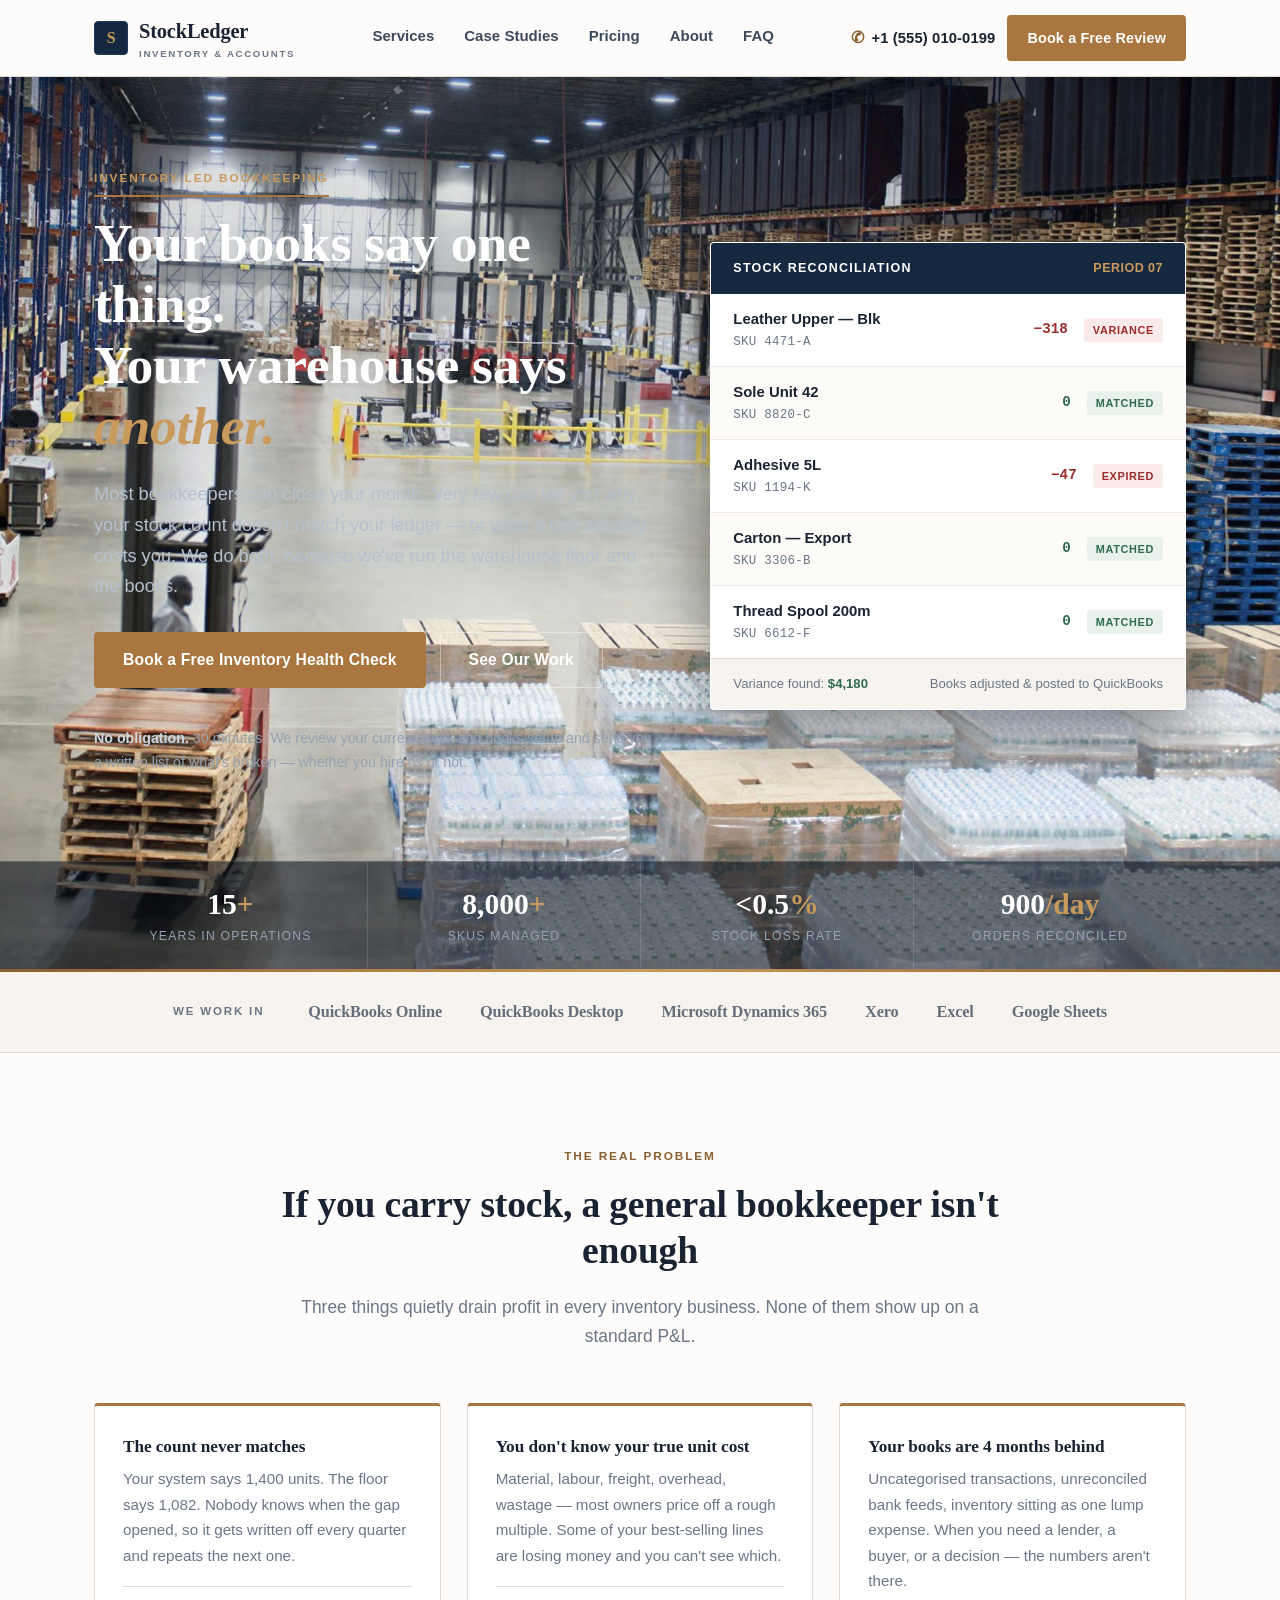
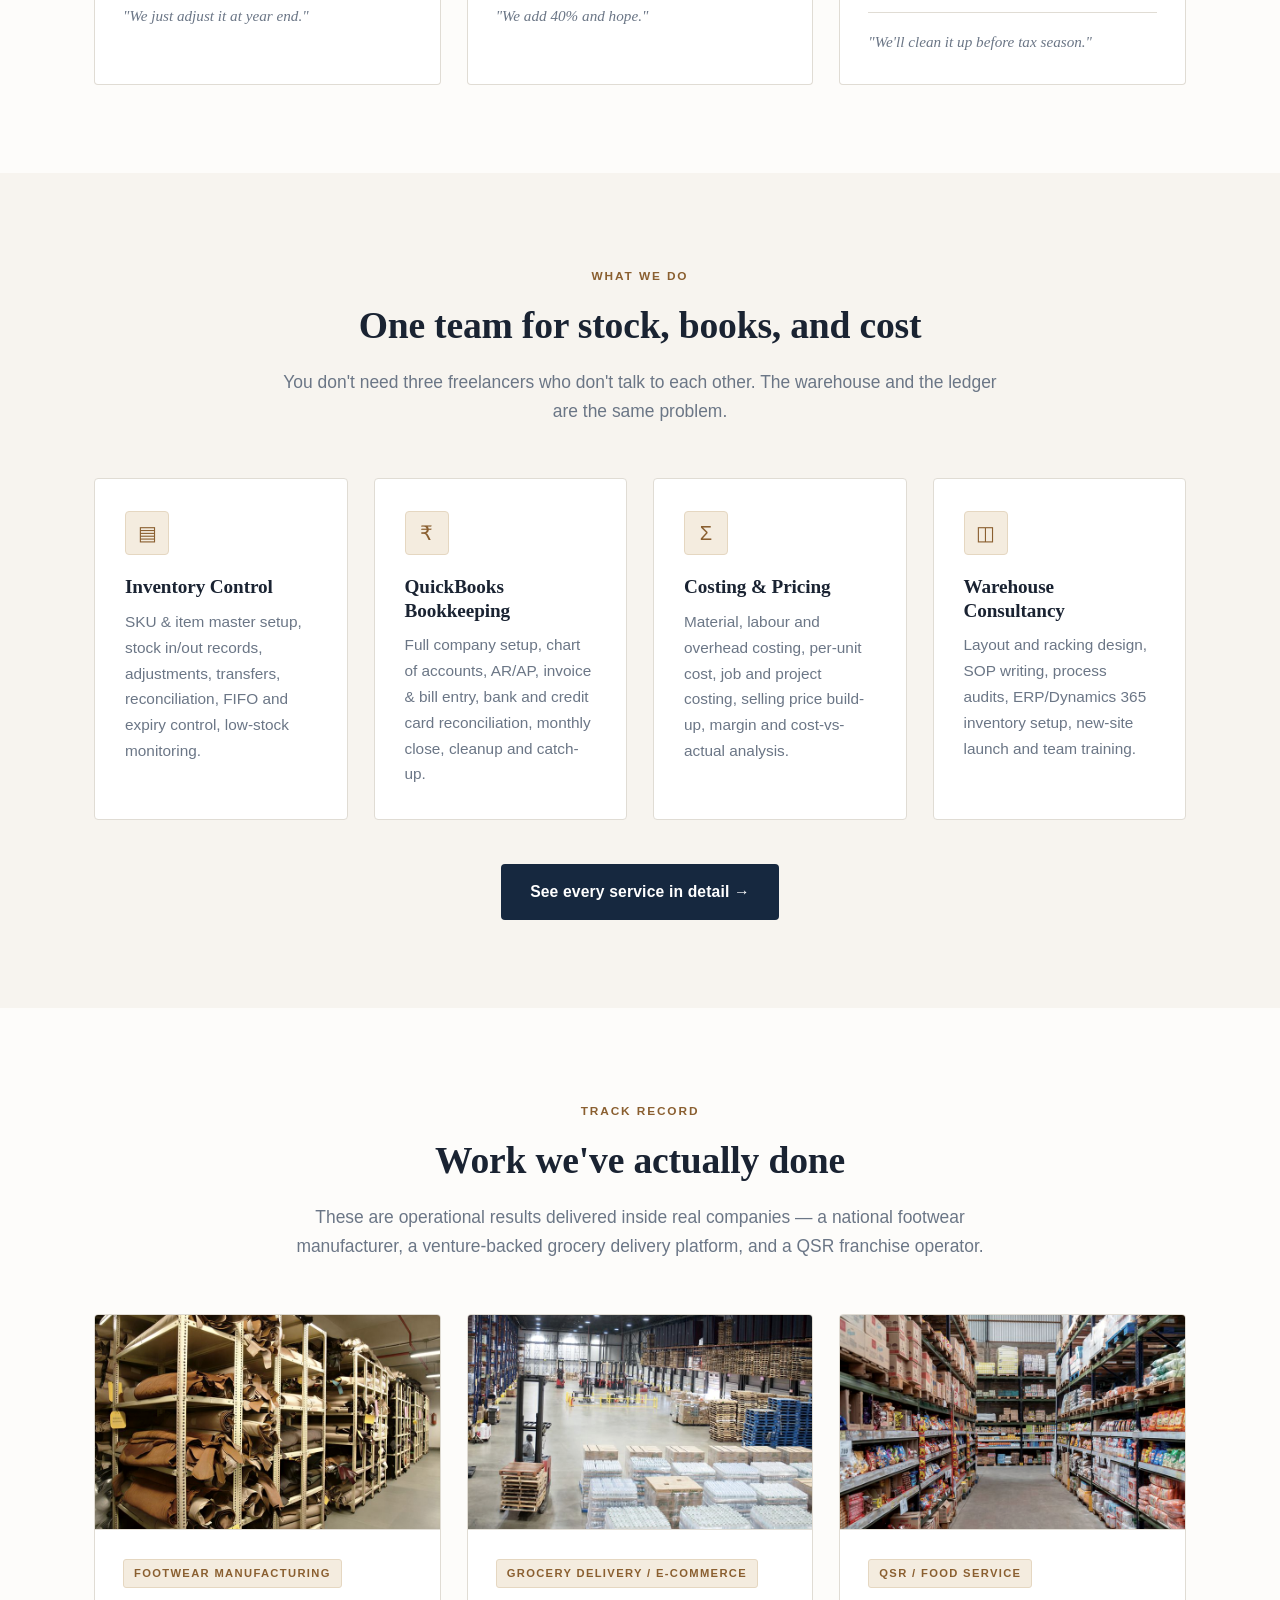
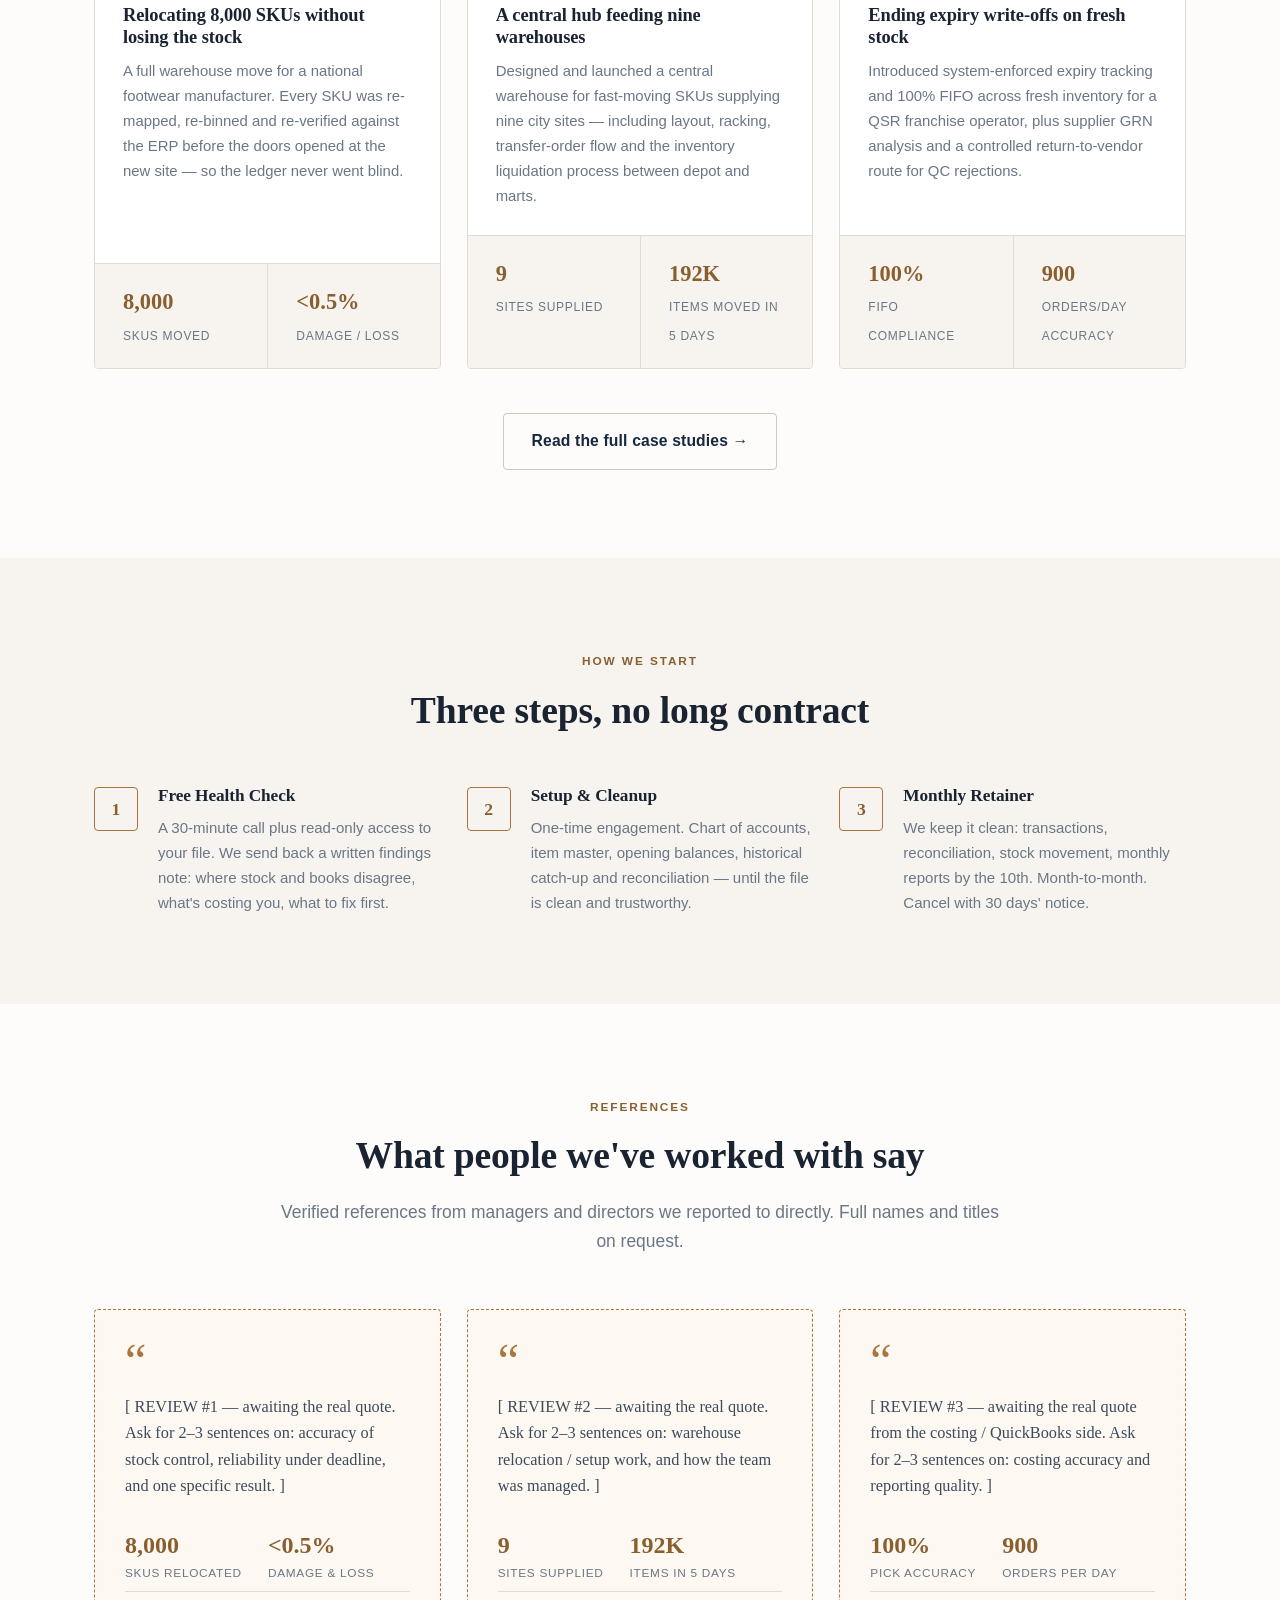
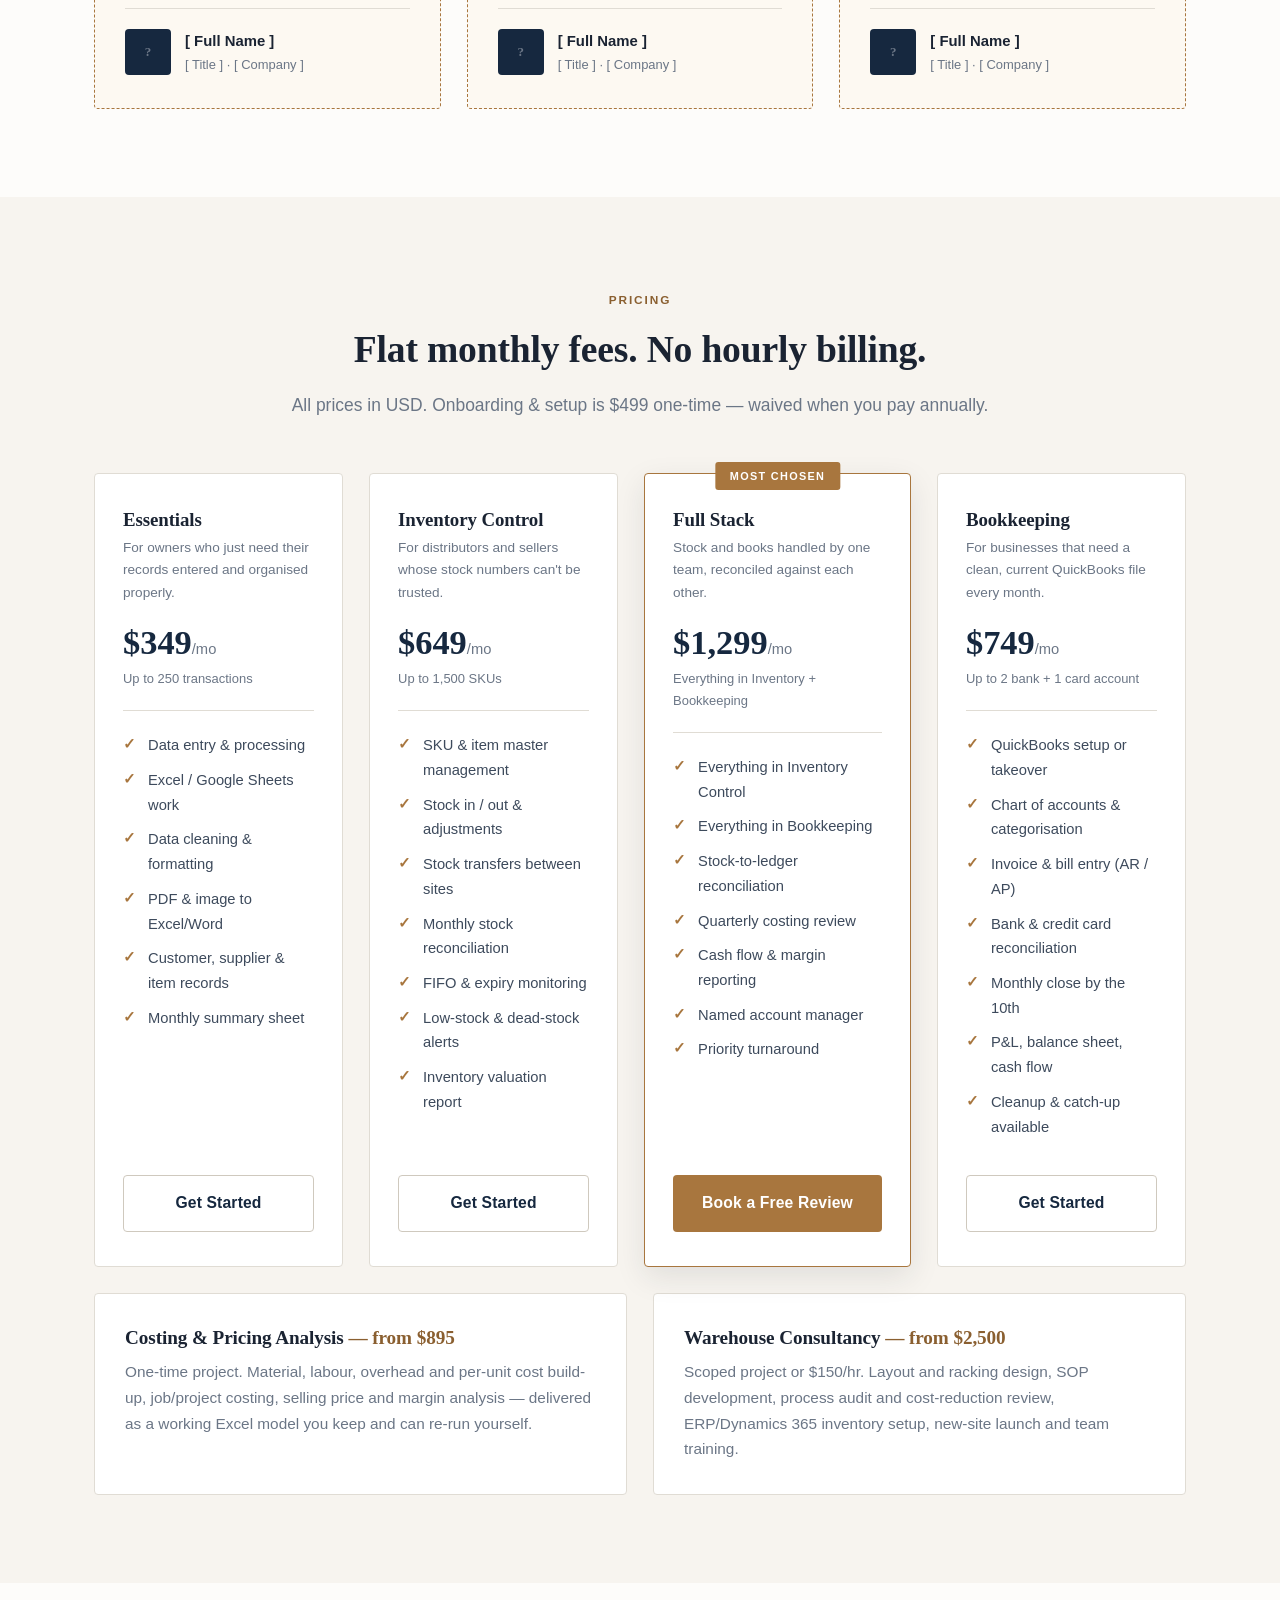
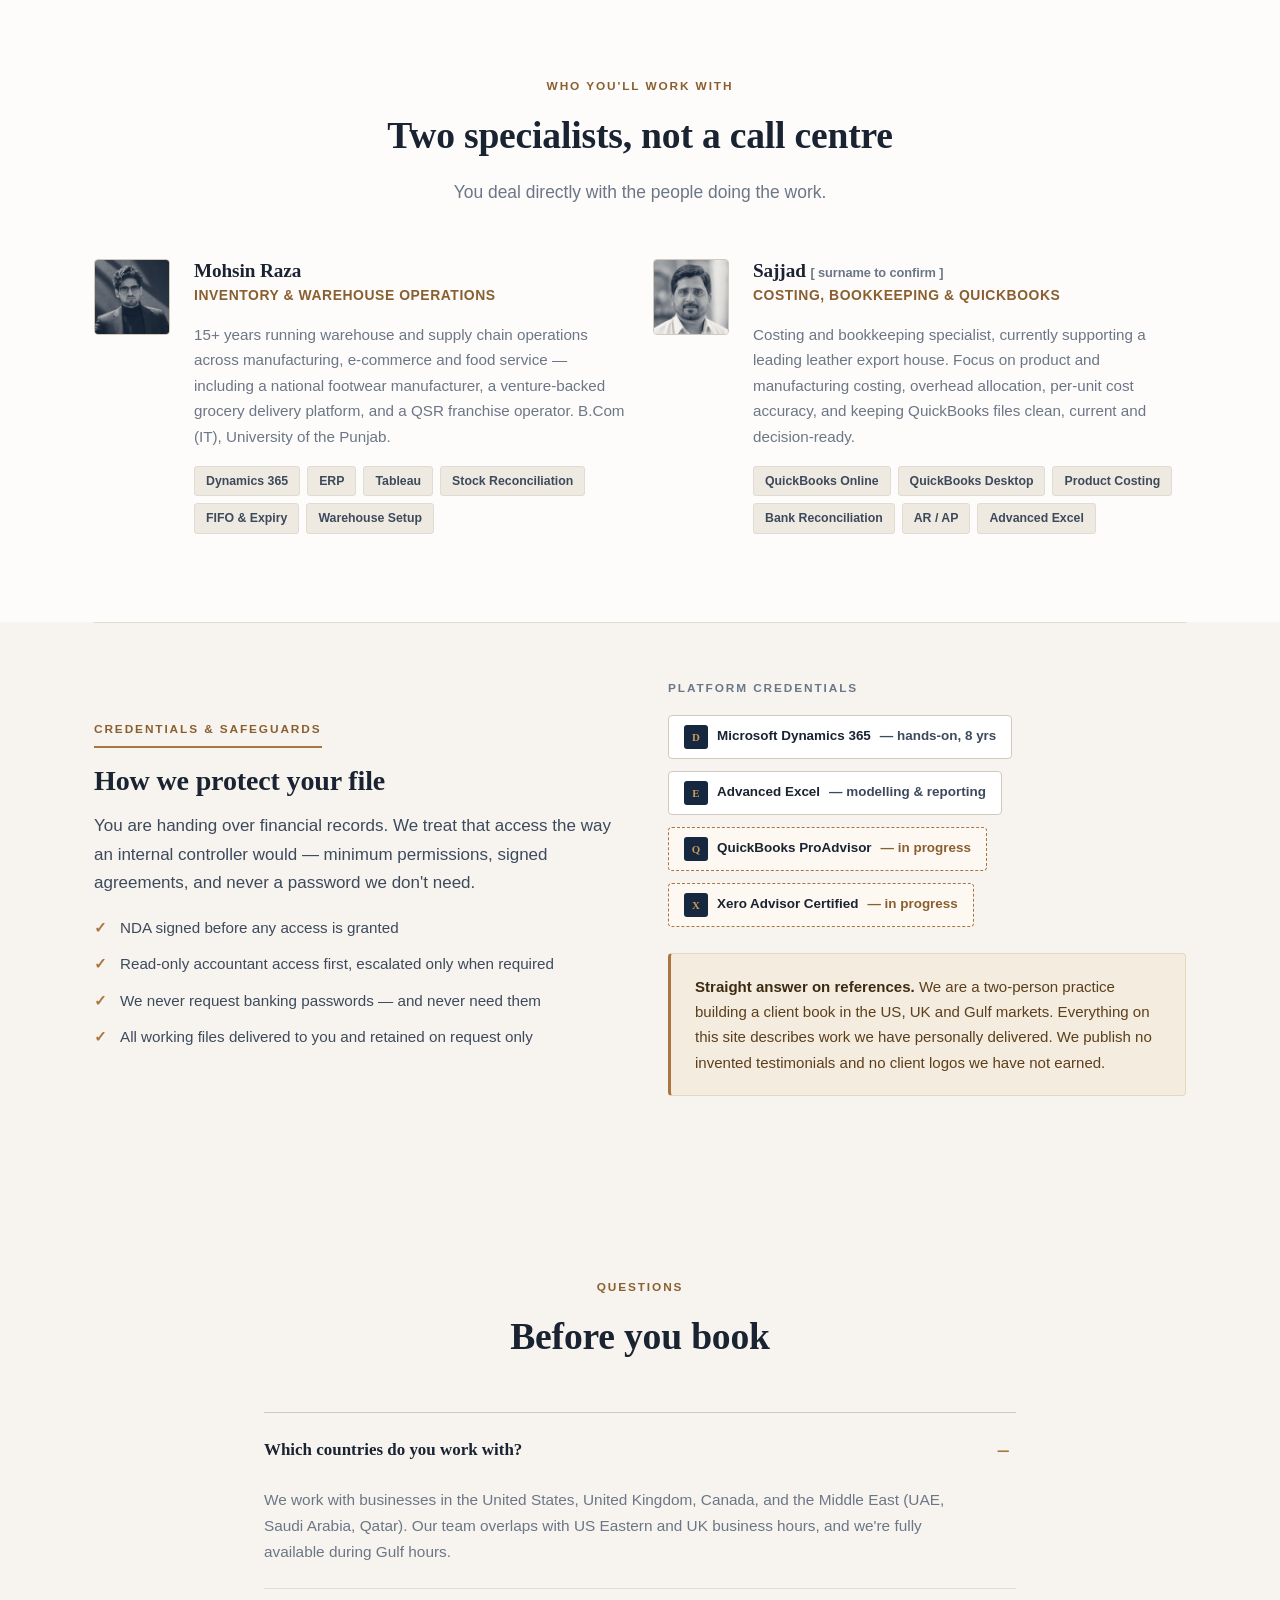
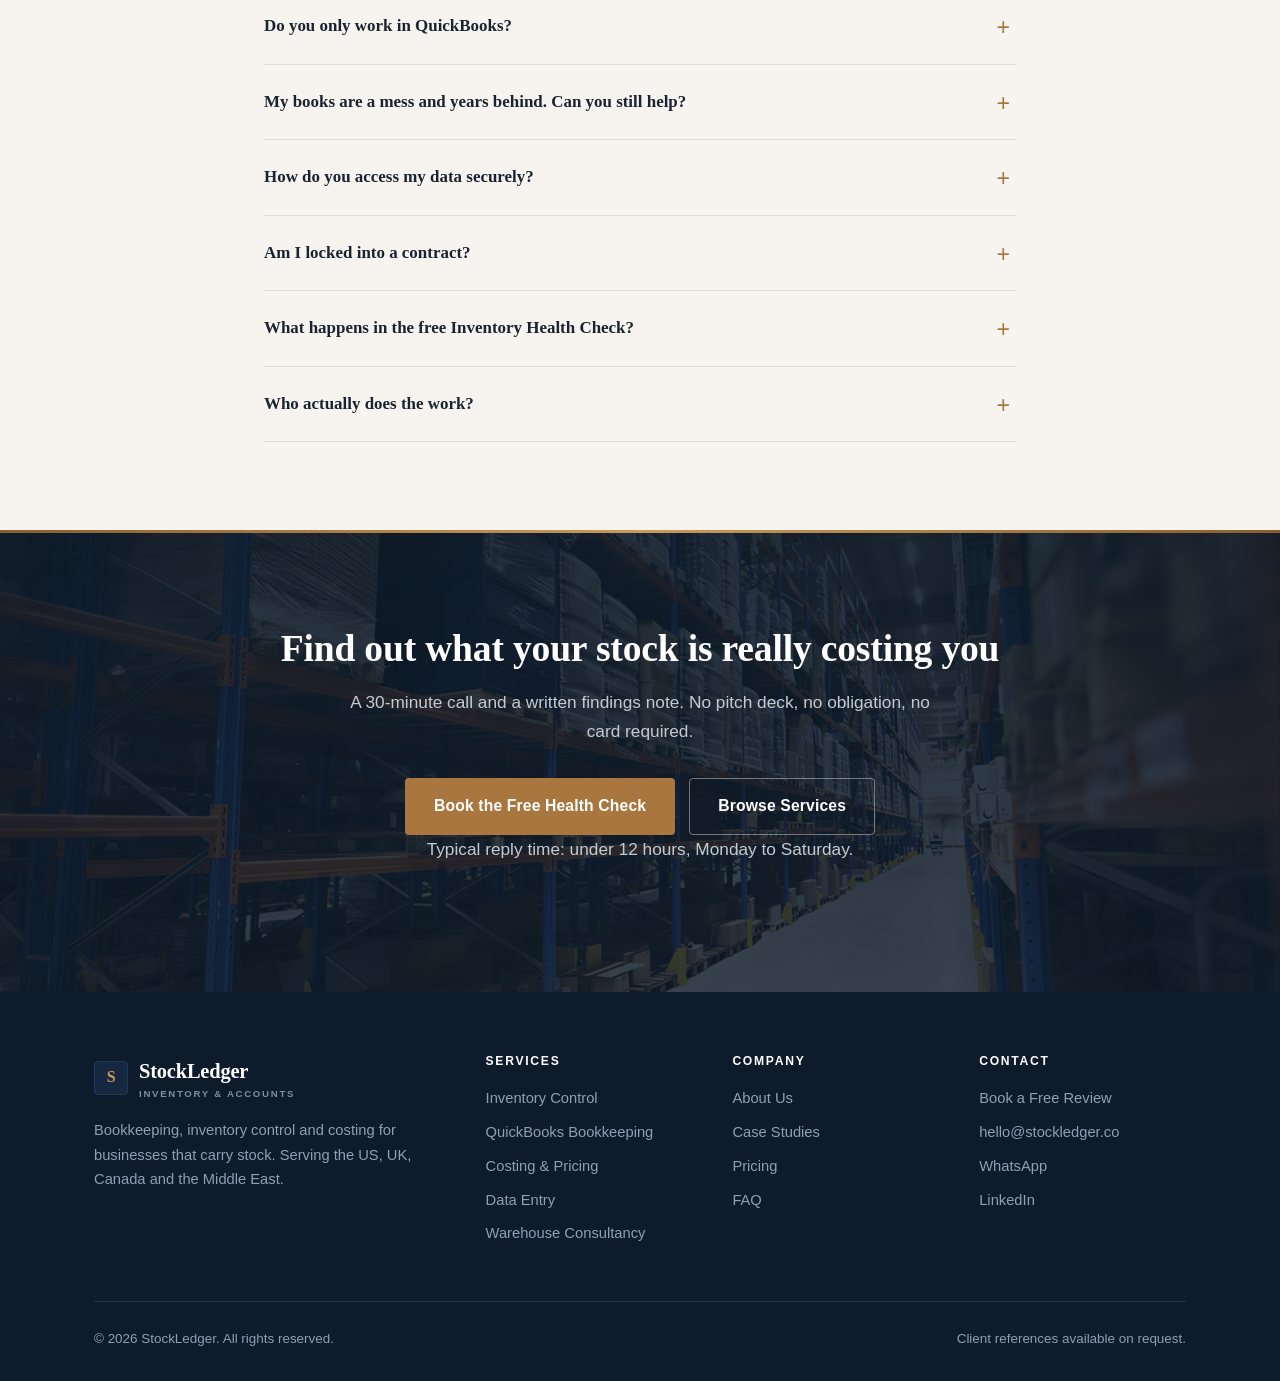
==== commit bab873ab: "Rebuild the hero around the new high-resolution photography The replacement warehouse shots are 1400" ====
--- a/index.html
+++ b/index.html
@@ -42,7 +42,7 @@
 </header>
 
 <!-- ============================ HERO ============================ -->
-<section class="hero">
+<section class="hero hero-dark" style="background-image:url('assets/img/wh-hero.jpg');">
   <div class="wrap">
     <div class="hero-grid">
 
@@ -107,6 +107,29 @@
 
     </div>
   </div>
+
+  <div class="hero-stats-band">
+    <div class="wrap">
+      <div class="hero-stats">
+        <div>
+          <div class="trust-num">15<span>+</span></div>
+          <div class="trust-lbl">Years in Operations</div>
+        </div>
+        <div>
+          <div class="trust-num">8,000<span>+</span></div>
+          <div class="trust-lbl">SKUs Managed</div>
+        </div>
+        <div>
+          <div class="trust-num">&lt;0.5<span>%</span></div>
+          <div class="trust-lbl">Stock Loss Rate</div>
+        </div>
+        <div>
+          <div class="trust-num">900<span>/day</span></div>
+          <div class="trust-lbl">Orders Reconciled</div>
+        </div>
+      </div>
+    </div>
+  </div>
 </section>
 
 <!-- ============================ TOOL ROW ============================ -->
@@ -124,30 +147,6 @@
   </div>
 </div>
 
-<!-- ============================ TRUST BAR ============================ -->
-<div class="trustbar">
-  <div class="wrap">
-    <div class="trust-grid">
-      <div>
-        <div class="trust-num">15<span>+</span></div>
-        <div class="trust-lbl">Years in Operations</div>
-      </div>
-      <div>
-        <div class="trust-num">8,000<span>+</span></div>
-        <div class="trust-lbl">SKUs Managed</div>
-      </div>
-      <div>
-        <div class="trust-num">&lt;0.5<span>%</span></div>
-        <div class="trust-lbl">Stock Loss Rate</div>
-      </div>
-      <div>
-        <div class="trust-num">900<span>/day</span></div>
-        <div class="trust-lbl">Orders Reconciled</div>
-      </div>
-    </div>
-  </div>
-</div>
-
 <!-- ============================ PROBLEM ============================ -->
 <section>
   <div class="wrap">
@@ -238,7 +237,7 @@
     <div class="grid g-3">
 
       <article class="case">
-        <img class="case-img" src="assets/img/wh-leather.jpg" alt="Leather hides and rolls stored on labelled warehouse racking" loading="lazy">
+        <img class="case-img" src="assets/img/wh-leather-card.jpg" alt="Leather hides and rolls stored on labelled warehouse racking" loading="lazy">
         <div class="case-top">
           <span class="case-tag">Footwear Manufacturing</span>
           <h3>Relocating 8,000 SKUs without losing the stock</h3>
@@ -257,7 +256,7 @@
       </article>
 
       <article class="case">
-        <img class="case-img" src="assets/img/wh-dc.jpg" alt="Distribution centre floor with pallet racking and forklift operations" loading="lazy">
+        <img class="case-img" src="assets/img/wh-dc-card.jpg" alt="Distribution centre floor with pallet racking and forklift operations" loading="lazy">
         <div class="case-top">
           <span class="case-tag">Grocery Delivery / E-commerce</span>
           <h3>A central hub feeding nine warehouses</h3>
@@ -276,7 +275,7 @@
       </article>
 
       <article class="case">
-        <img class="case-img" src="assets/img/wh-grocery.jpg" alt="Stocked food and FMCG warehouse aisle with shelved inventory" loading="lazy">
+        <img class="case-img" src="assets/img/wh-grocery-card.jpg" alt="Stocked food and FMCG warehouse aisle with shelved inventory" loading="lazy">
         <div class="case-top">
           <span class="case-tag">QSR / Food Service</span>
           <h3>Ending expiry write-offs on fresh stock</h3>
@@ -654,7 +653,7 @@
 </section>
 
 <!-- ============================ CTA ============================ -->
-<section class="cta-band photo-band" style="background-image:url('assets/img/wh-racking.jpg');">
+<section class="cta-band photo-band" style="background-image:url('assets/img/wh-aisle.jpg');">
   <div class="wrap">
     <h2>Find out what your stock is really costing you</h2>
     <p>A 30-minute call and a written findings note. No pitch deck, no obligation, no card required.</p>
--- a/assets/styles.css
+++ b/assets/styles.css
@@ -398,6 +398,17 @@
 
 /* ---------- Sub-page hero ---------- */
 .page-hero { background: var(--bg-soft); padding: 68px 0 62px; border-bottom: 1px solid var(--line); }
+.page-hero.photo-band { text-align: left; padding: 84px 0 76px; border-bottom: 0; }
+.page-hero.photo-band::before {
+  background: linear-gradient(100deg, rgba(7,16,28,.95) 0%, rgba(9,20,34,.88) 48%, rgba(11,24,40,.72) 100%);
+}
+.page-hero.photo-band::after {
+  content: ""; position: absolute; left: 0; right: 0; bottom: 0; height: 3px; z-index: 2;
+  background: linear-gradient(90deg, var(--bronze-dark), var(--bronze-light), var(--bronze-dark));
+}
+.page-hero.photo-band .eyebrow { color: var(--bronze-light); border-bottom-color: var(--bronze); }
+.page-hero.photo-band h1 { color: #fff; }
+.page-hero.photo-band p { color: #b6c1cf; }
 .page-hero h1 { font-size: clamp(1.9rem, 4vw, 2.85rem); }
 .page-hero p { font-size: 1.1rem; color: var(--ink-3); max-width: 660px; margin-bottom: 0; }
 
@@ -480,6 +491,60 @@
 .hero-photo {
   width: 100%; border-radius: var(--radius); border: 1px solid var(--line-strong);
   object-fit: cover; aspect-ratio: 4 / 3; filter: saturate(.9) contrast(1.03);
+}
+
+/* ==========================================================================
+   DARK PHOTO HERO
+   Full-bleed warehouse photograph, navy wash, white type, ledger card on top.
+   ========================================================================== */
+.hero-dark {
+  position: relative; isolation: isolate;
+  background: var(--navy-900) center/cover no-repeat;
+  border-bottom: 0; padding: 86px 0 0;
+  color: #cdd5df;
+}
+.hero-dark::before {
+  content: ""; position: absolute; inset: 0; z-index: -1;
+  background:
+    linear-gradient(100deg, rgba(7,16,28,.96) 0%, rgba(9,20,34,.90) 42%, rgba(11,24,40,.74) 100%);
+}
+.hero-dark::after {
+  content: ""; position: absolute; left: 0; right: 0; bottom: 0; height: 3px; z-index: 2;
+  background: linear-gradient(90deg, var(--bronze-dark), var(--bronze-light), var(--bronze-dark));
+}
+.hero-dark h1 { color: #fff; }
+.hero-dark h1 .hl { color: var(--bronze-light); font-style: italic; }
+.hero-dark .hero-sub { color: #b6c1cf; }
+.hero-dark .eyebrow { color: var(--bronze-light); border-bottom-color: var(--bronze); }
+.hero-dark .hero-note {
+  color: #93a2b4; border-top: 1px solid rgba(255,255,255,.14);
+}
+.hero-dark .hero-note strong { color: #cdd5df; }
+.hero-dark .btn-ghost { color: #fff; border-color: rgba(255,255,255,.38); }
+.hero-dark .btn-ghost:hover { background: rgba(255,255,255,.1); border-color: #fff; }
+.hero-dark .hero-grid { padding-bottom: 72px; }
+.hero-dark .hero-card { box-shadow: 0 26px 60px rgba(0,0,0,.42); border-color: rgba(255,255,255,.16); }
+
+/* Stat strip sitting inside the hero */
+.hero-stats-band { position: relative; background: rgba(6,14,25,.55); border-top: 1px solid rgba(255,255,255,.15); }
+.hero-stats {
+  display: grid; grid-template-columns: repeat(4, 1fr);
+}
+.hero-stats > div { padding: 26px 8px; text-align: center; }
+.hero-stats > div + div { border-left: 1px solid rgba(255,255,255,.13); }
+.hero-stats .trust-num { font-size: 1.85rem; }
+.hero-stats .trust-lbl { color: #93a2b4; }
+
+@media (max-width: 820px) {
+  .hero-dark { padding-top: 60px; }
+  .hero-dark .hero-grid { padding-bottom: 48px; }
+  .hero-stats { grid-template-columns: repeat(2, 1fr); }
+  .hero-stats > div:nth-child(3) { border-left: 0; }
+  .hero-stats > div:nth-child(n+3) { border-top: 1px solid rgba(255,255,255,.13); }
+}
+@media (max-width: 480px) {
+  .hero-stats { grid-template-columns: 1fr; }
+  .hero-stats > div + div { border-left: 0; border-top: 1px solid rgba(255,255,255,.13); }
 }
 
 /* ---------- Tool / platform row ---------- */
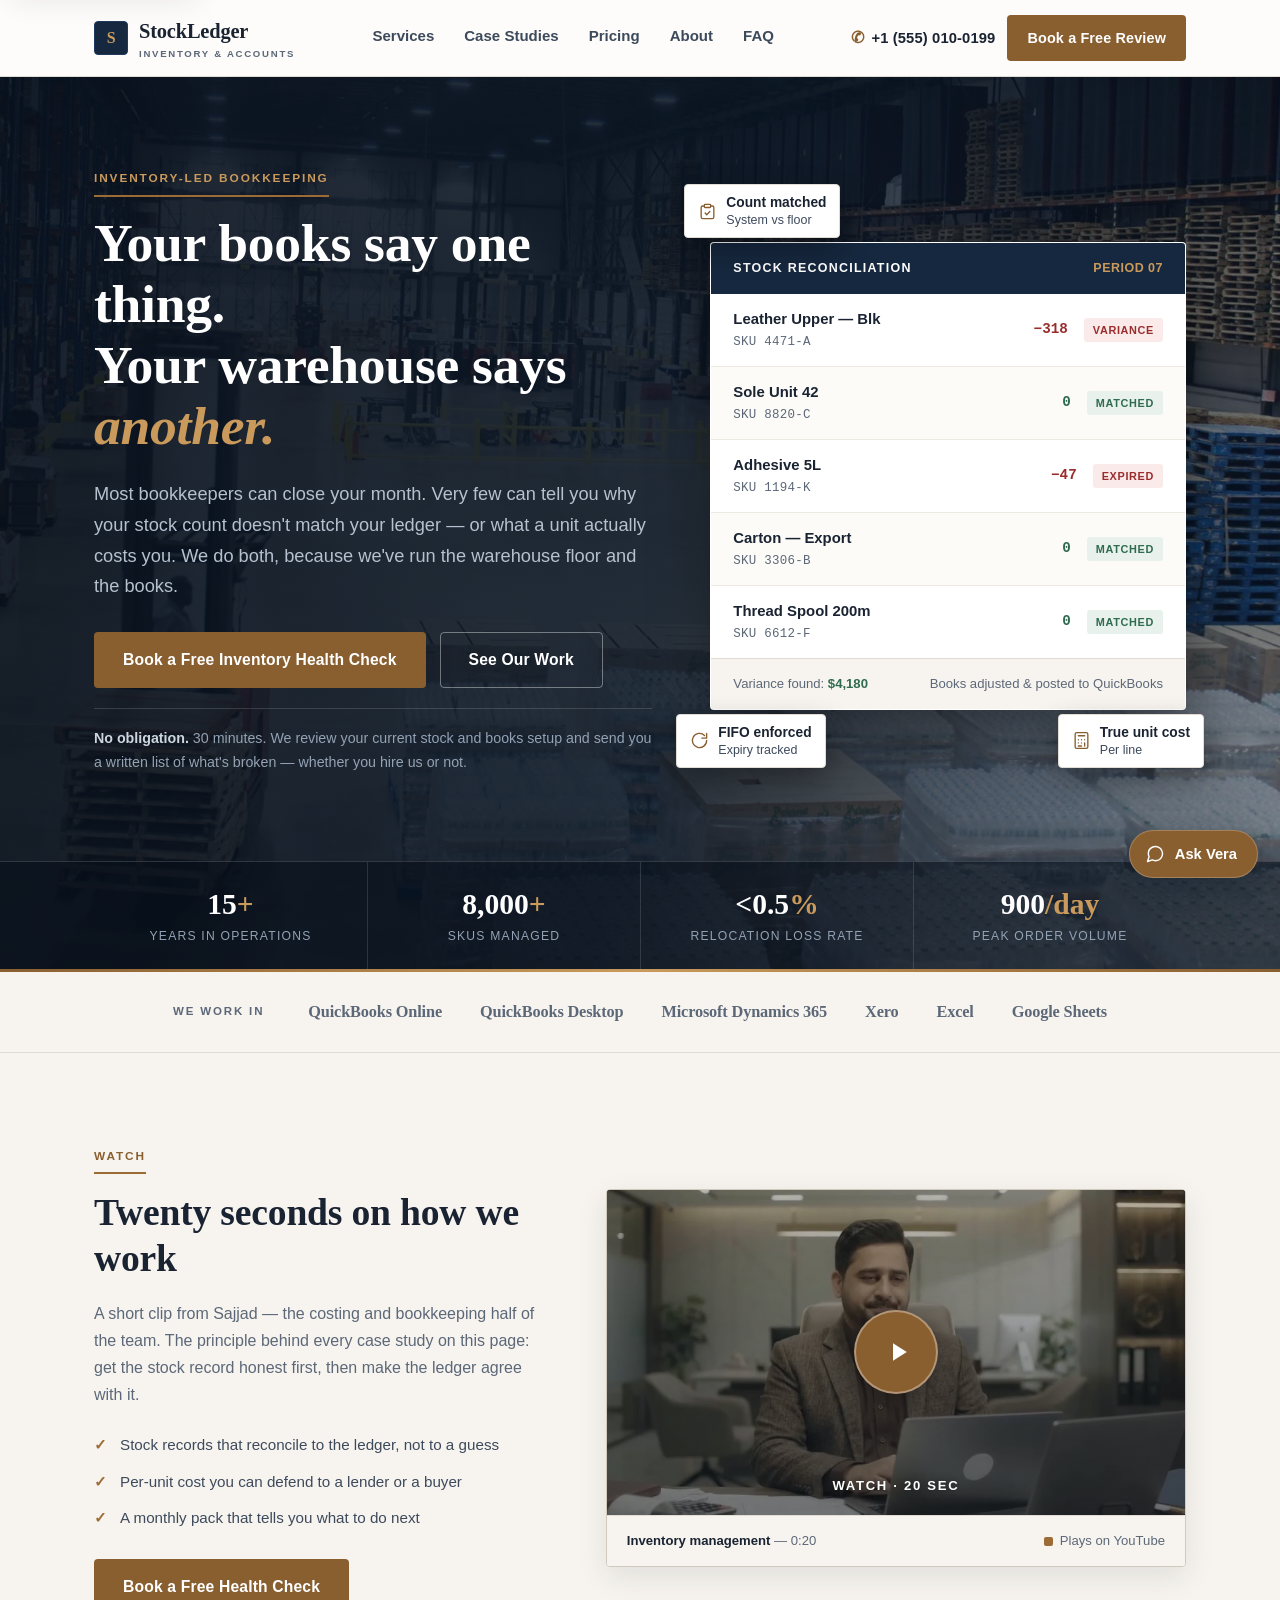
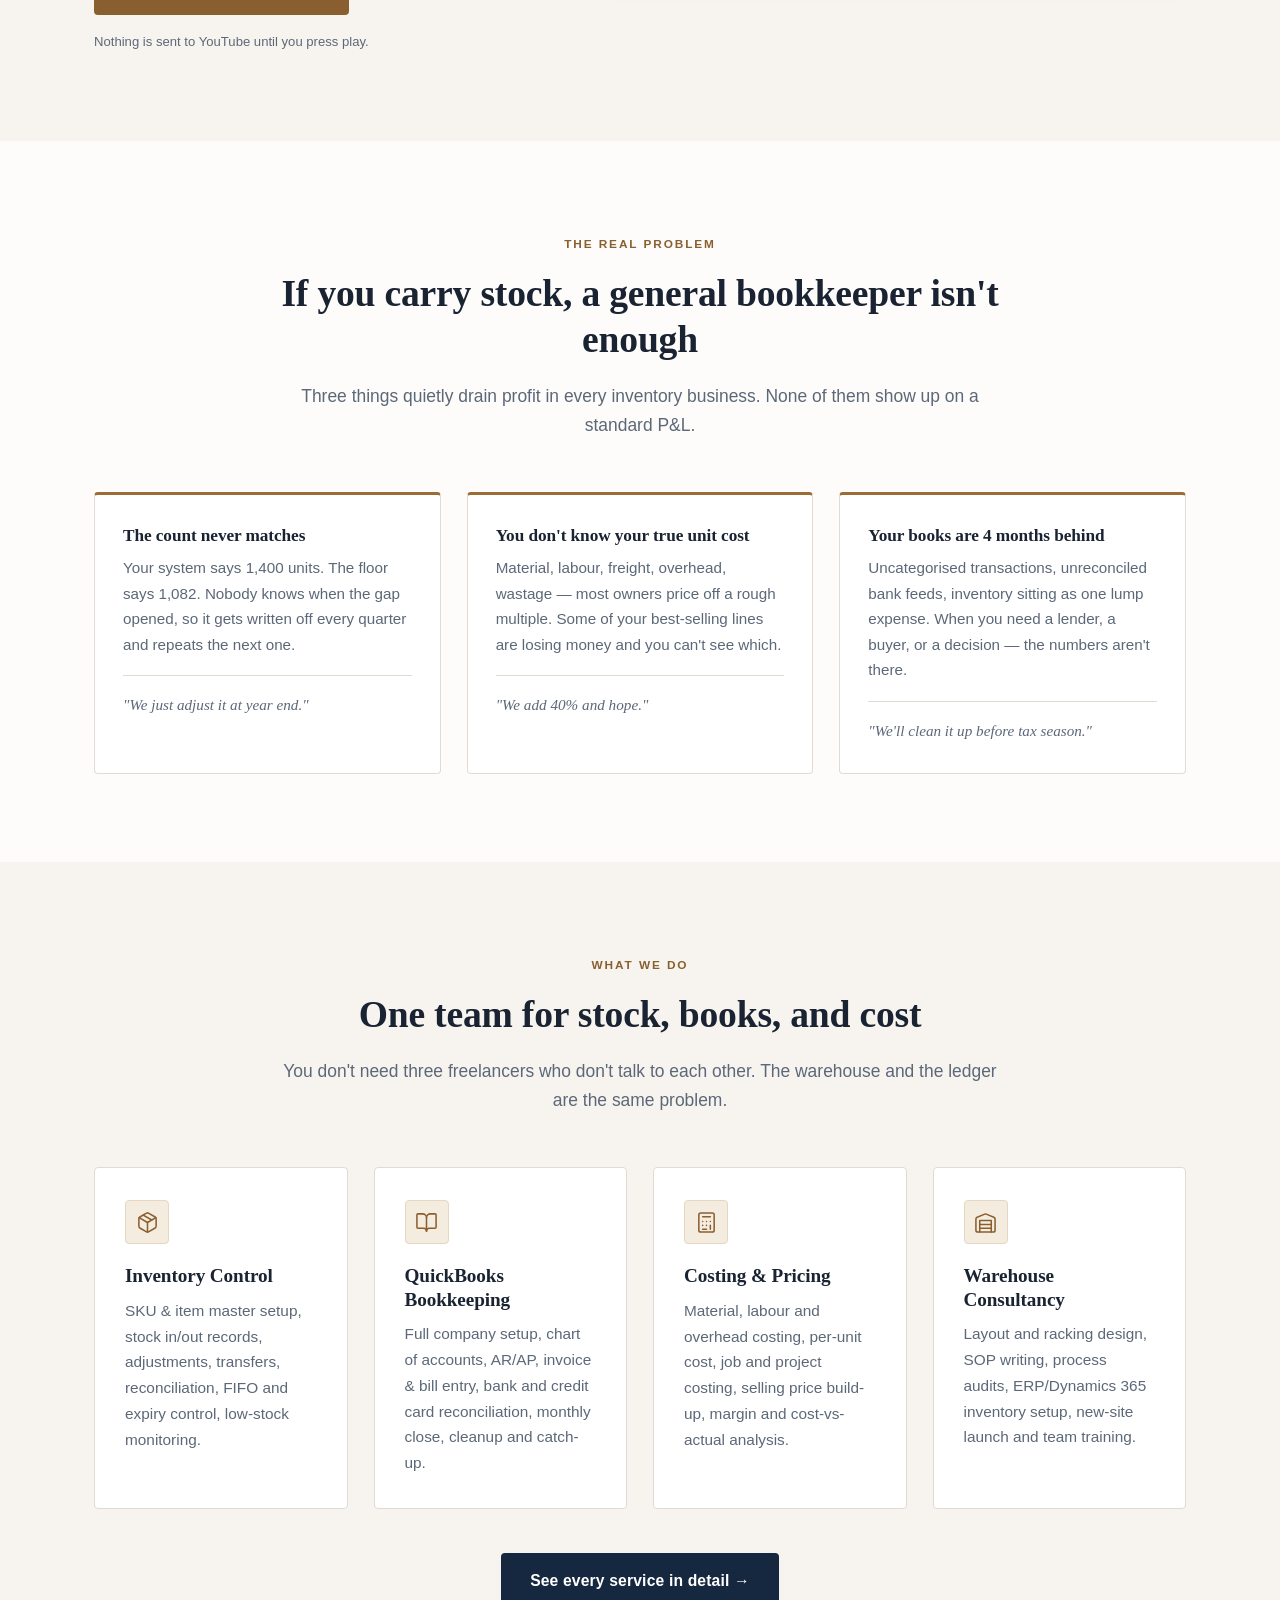
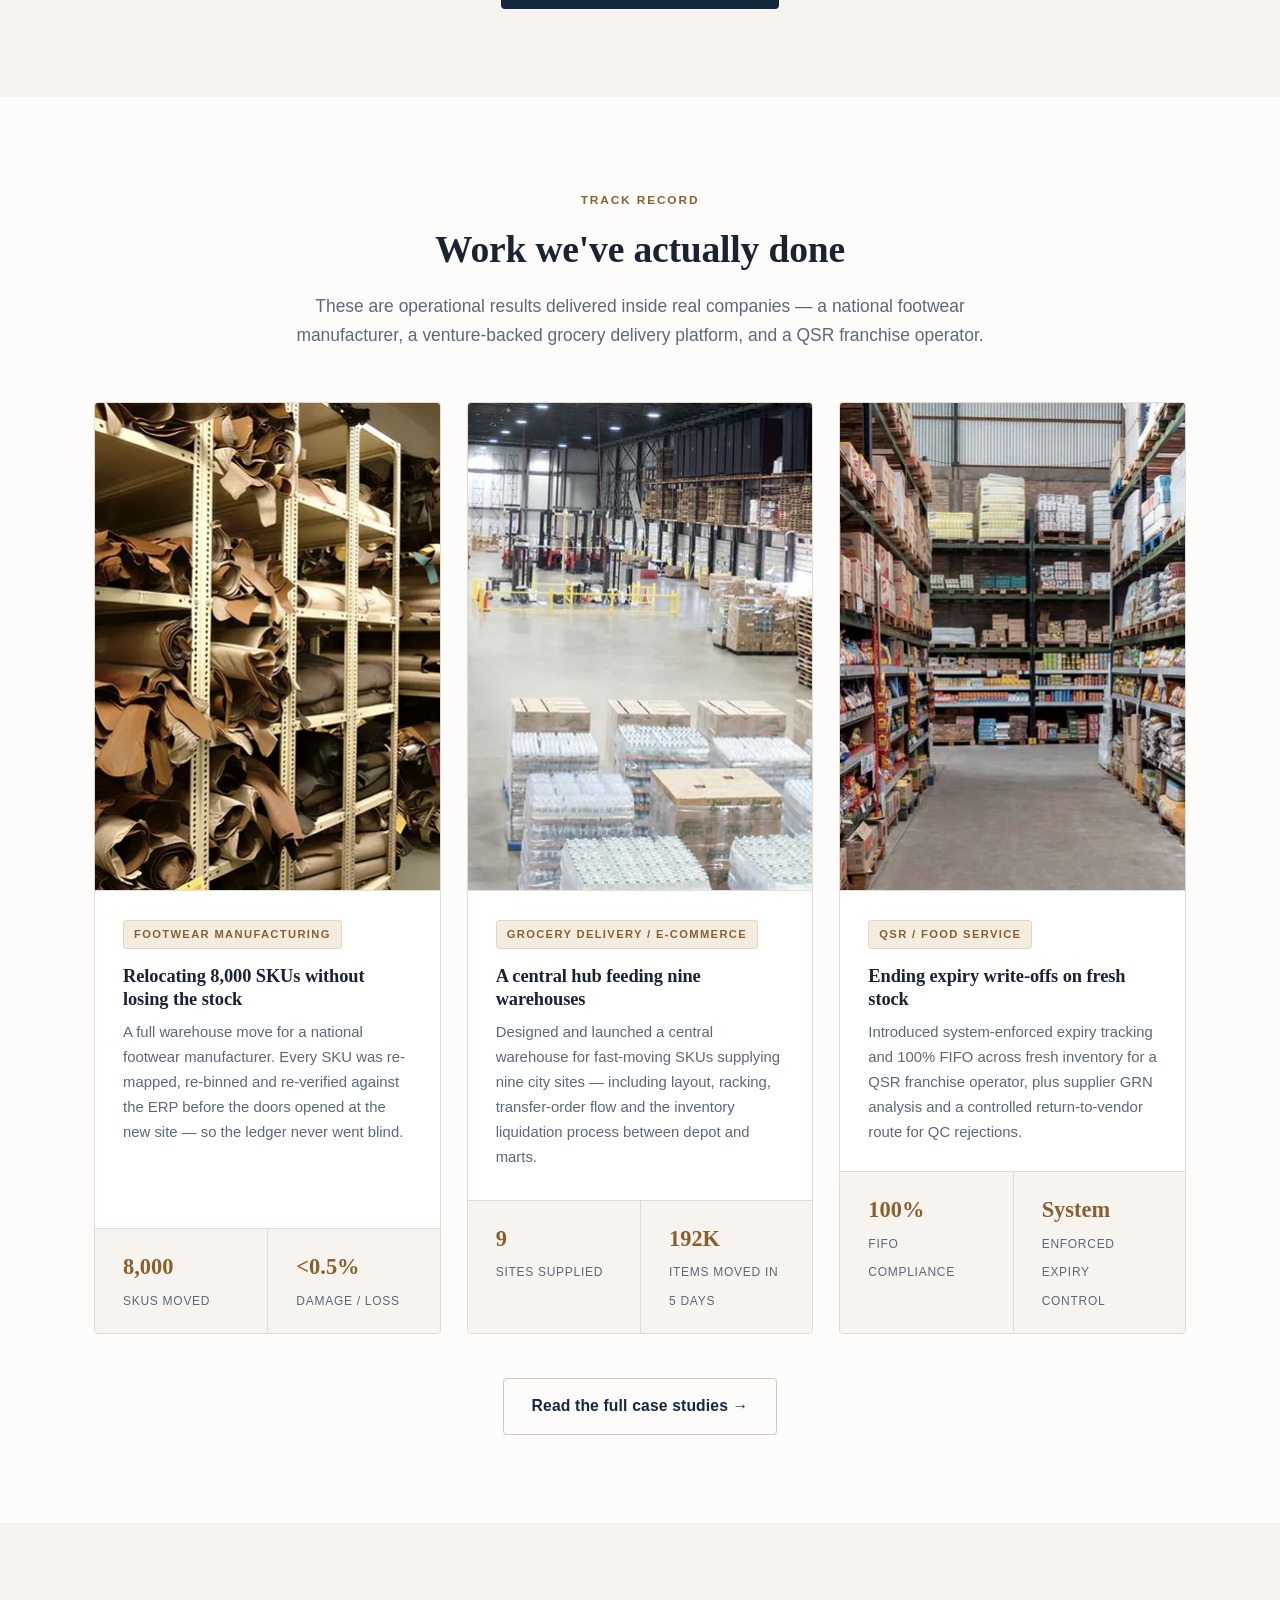
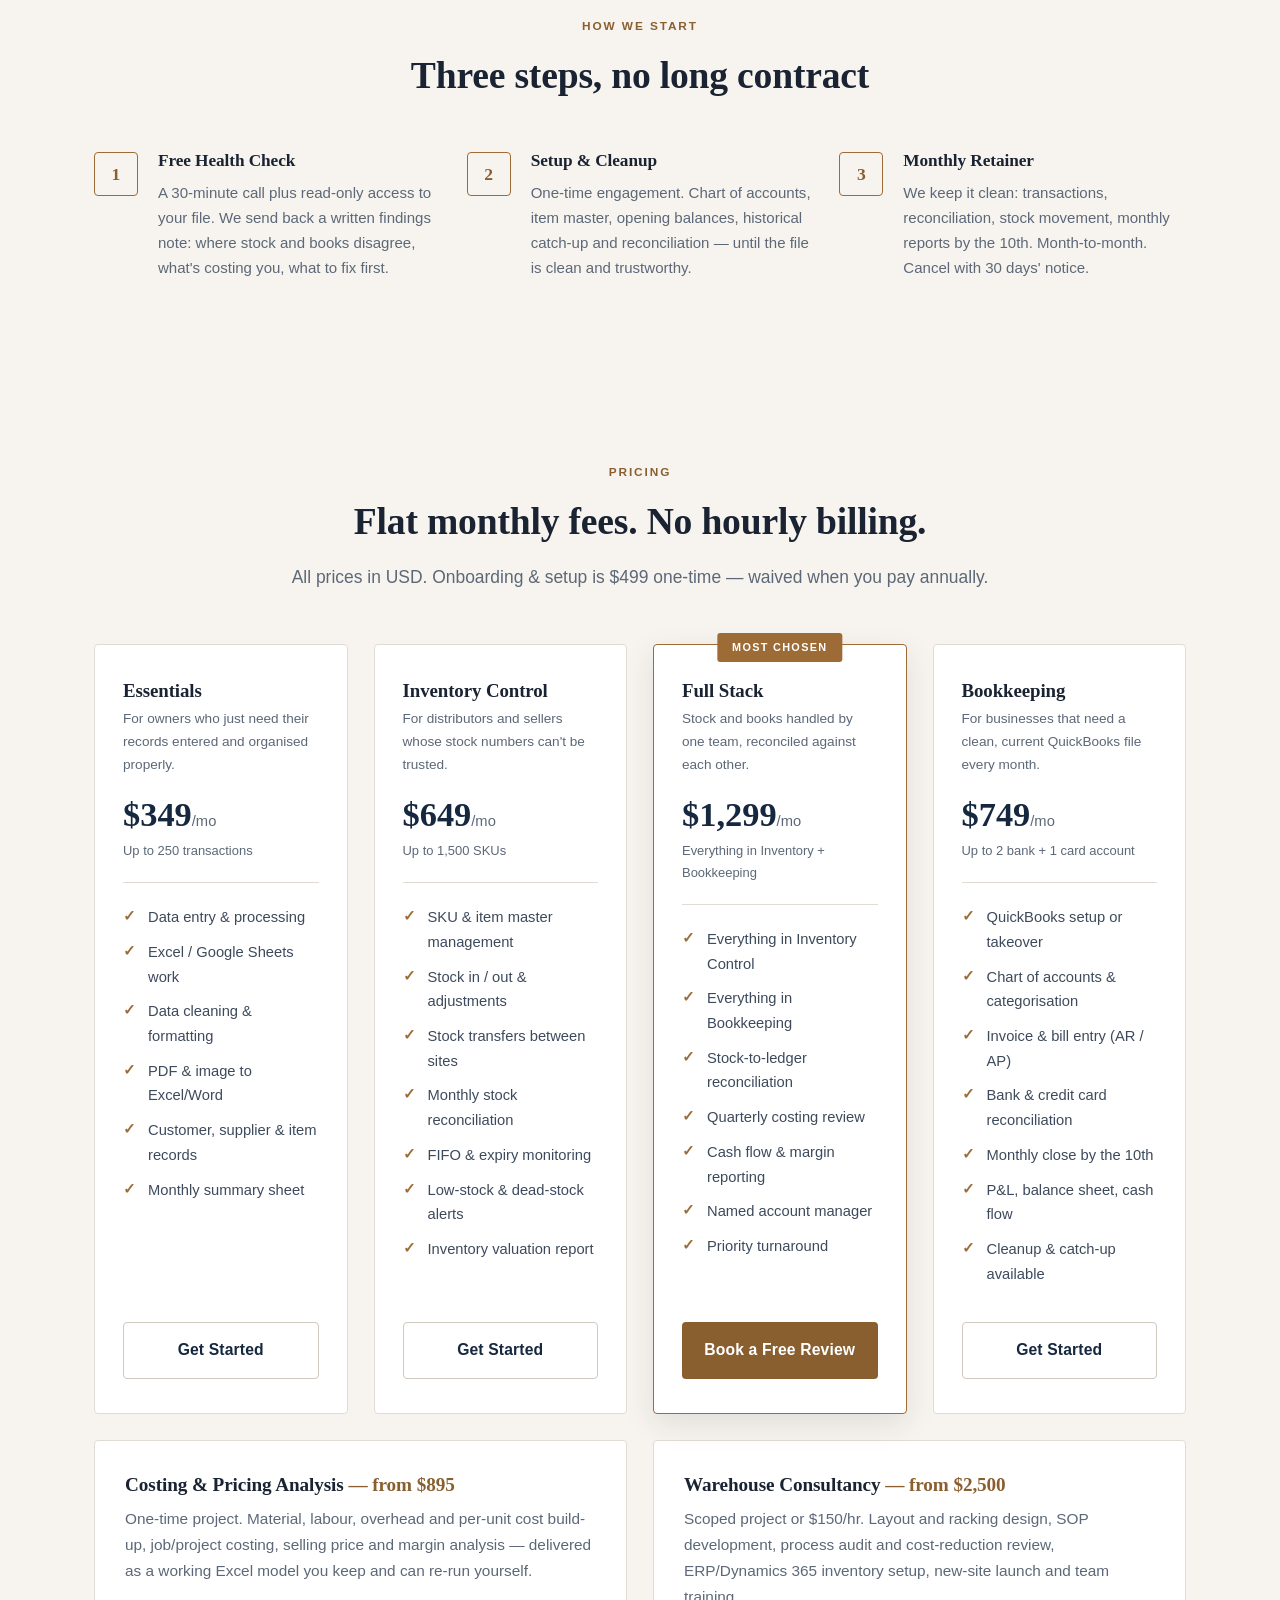
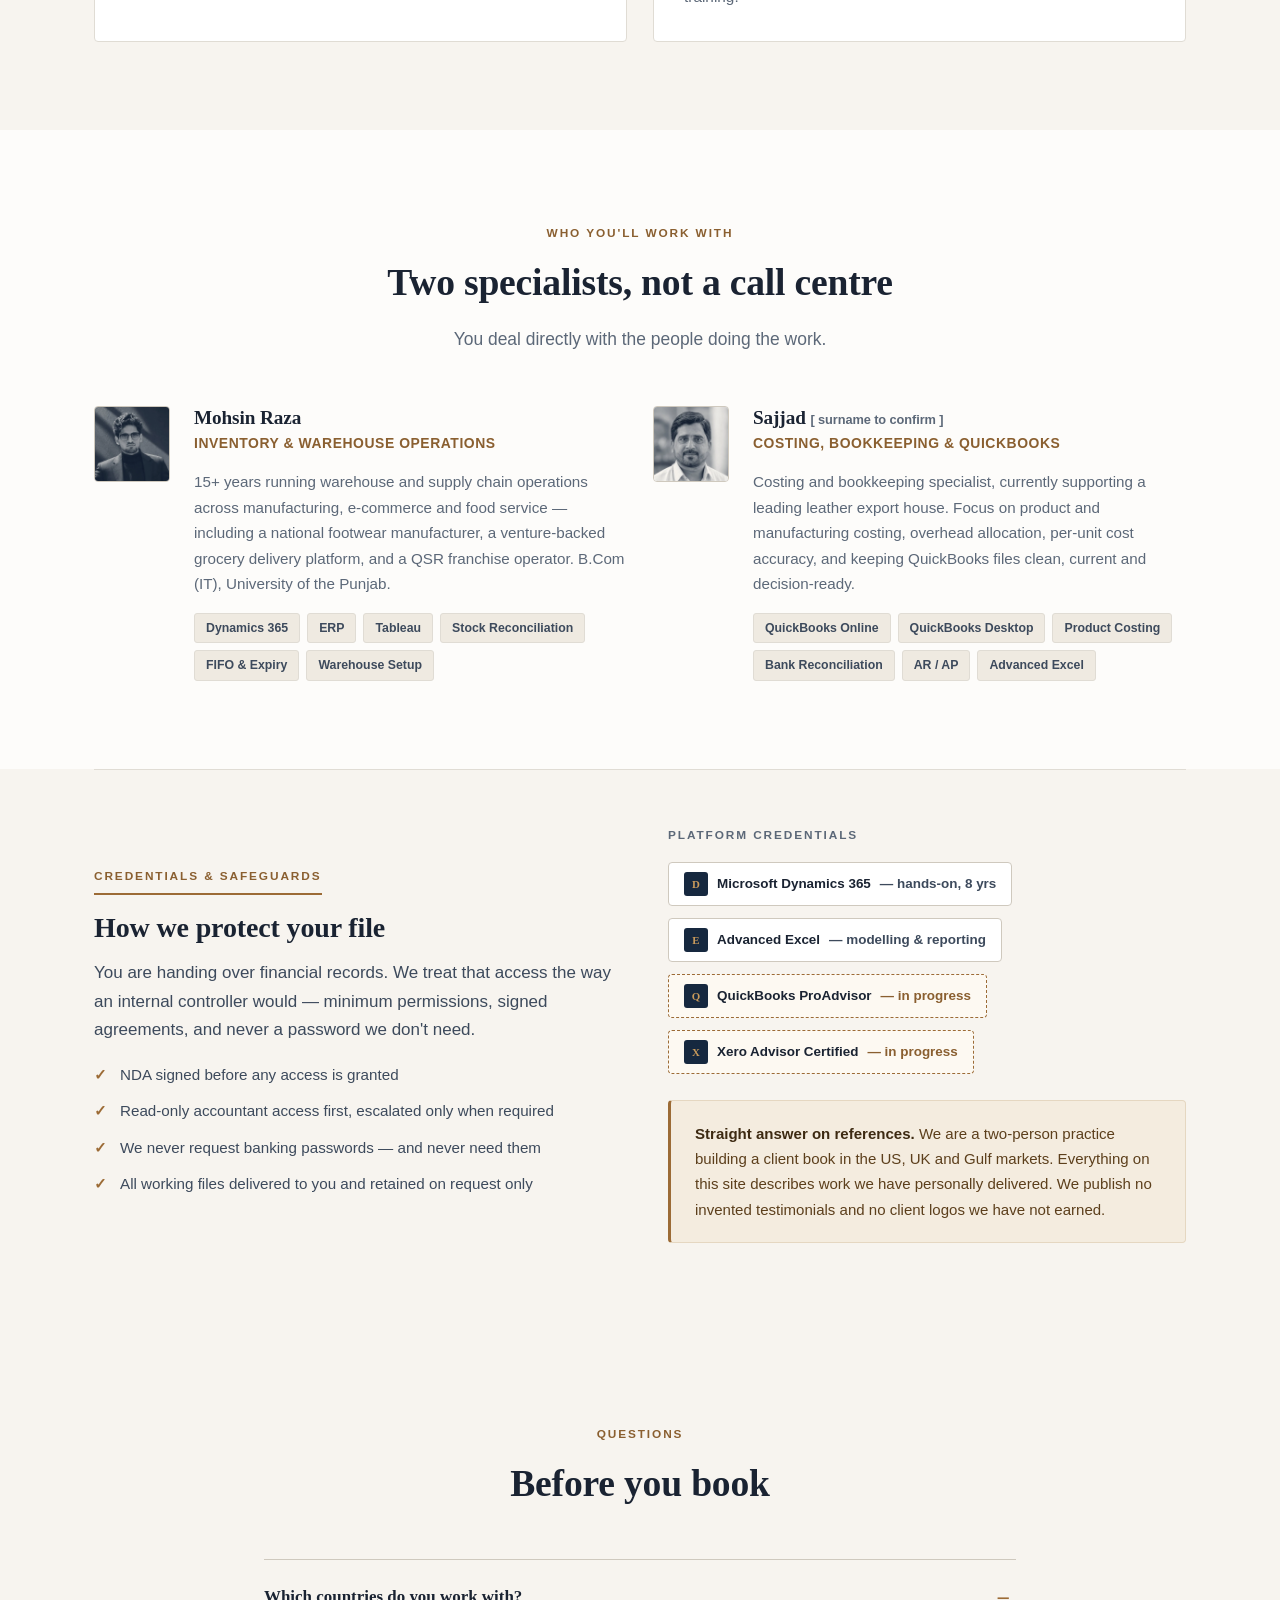
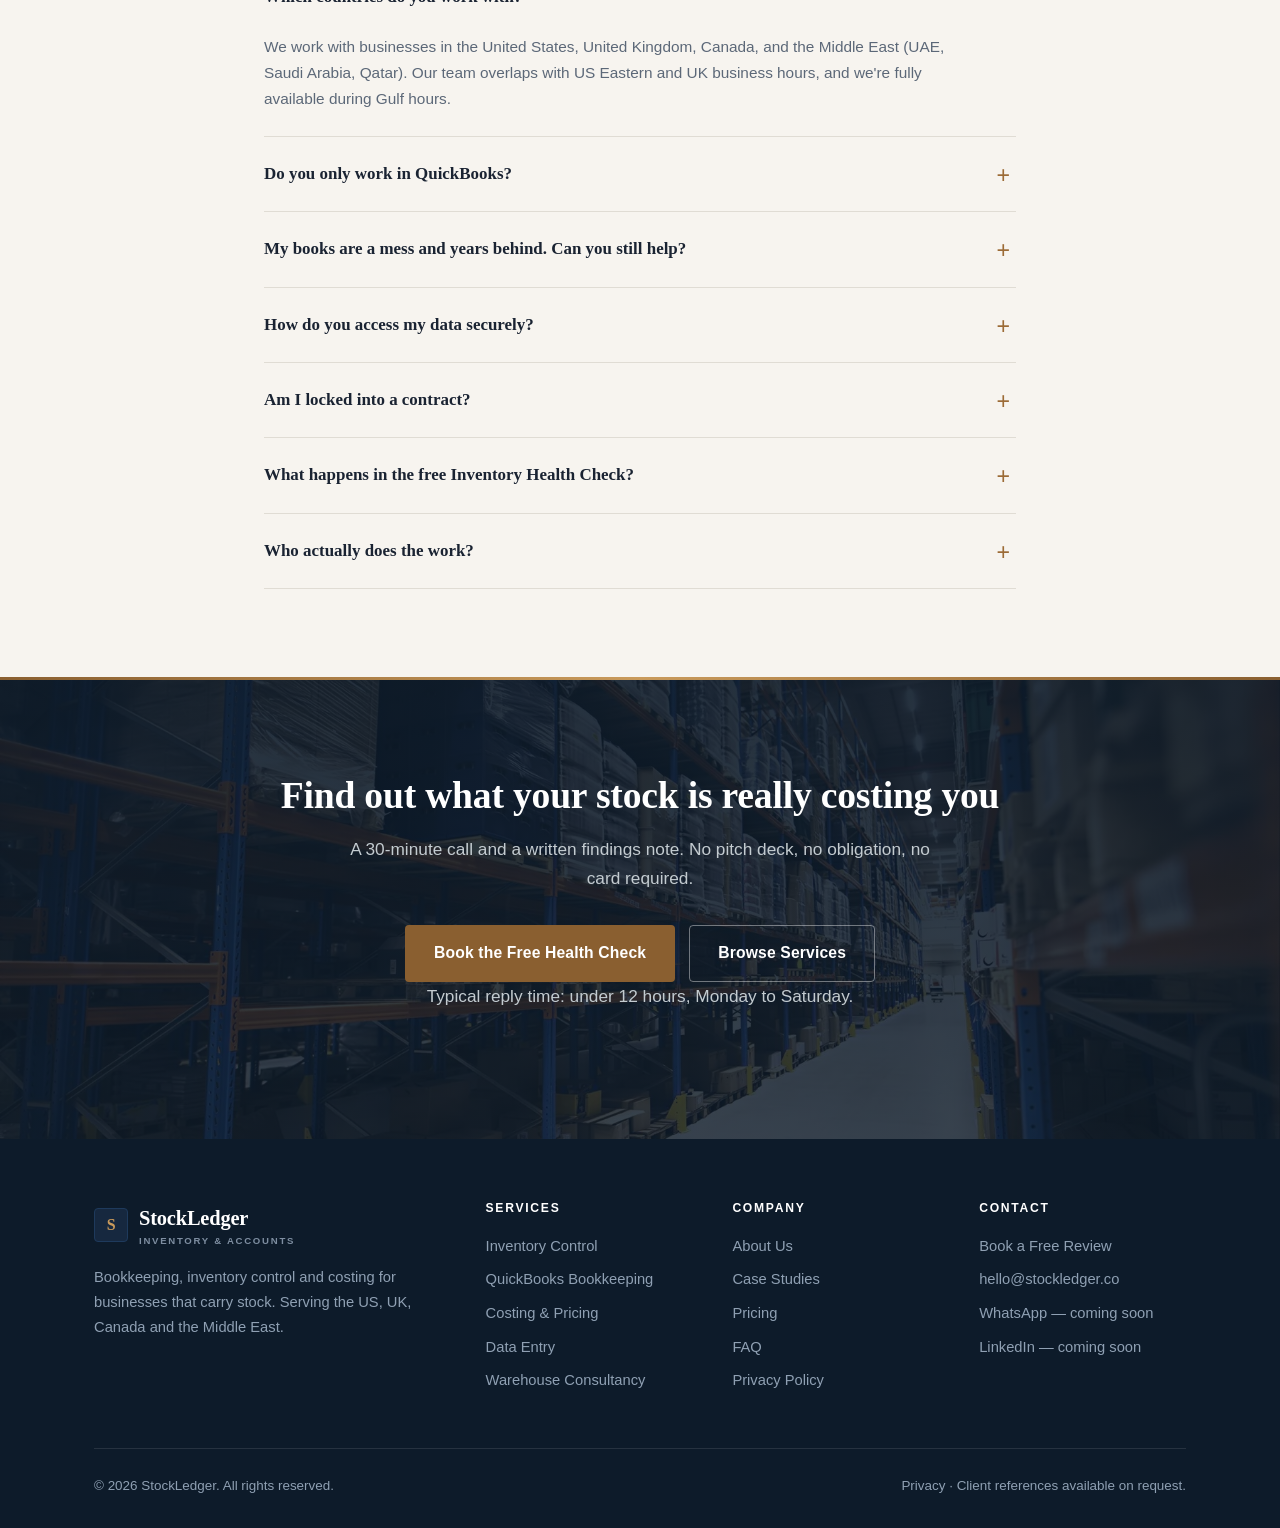
==== commit 07941b0e: "Fix hero overlay, add video, floating icons and the Vera help widget The hero photograph was effecti" ====
--- a/index.html
+++ b/index.html
@@ -7,14 +7,256 @@
 <meta name="description" content="We reconcile your warehouse to your books. QuickBooks bookkeeping, inventory control, and product costing for e-commerce sellers, distributors and small manufacturers in the US, UK and Middle East.">
 <meta name="theme-color" content="#16283f">
 <link rel="stylesheet" href="assets/styles.css">
+
+<!-- LCP is the hero background, which CSS discovers late. Preload the exact file each
+     viewport will use; browsers without WebP skip both and fetch the JPEG normally. -->
+<link rel="preload" as="image" type="image/webp" href="assets/img/wh-hero.webp" media="(min-width: 821px)">
+<link rel="preload" as="image" type="image/webp" href="assets/img/wh-hero-sm.webp" media="(max-width: 820px)">
 <link rel="icon" href="data:image/svg+xml,<svg xmlns='http://www.w3.org/2000/svg' viewBox='0 0 32 32'><rect width='32' height='32' rx='4' fill='%2316283f'/><text x='16' y='23' font-family='Georgia,serif' font-size='19' font-weight='700' fill='%23c99a5b' text-anchor='middle'>S</text></svg>">
 
-<!-- Open Graph -->
+<!-- TODO: swap stockledger.co for the real domain once decided (also in sitemap.xml). -->
+<link rel="canonical" href="https://stockledger.co/">
+
+<!-- Social share card -->
+<meta property="og:site_name" content="StockLedger">
 <meta property="og:type" content="website">
-<meta property="og:title" content="StockLedger — Bookkeeping for Businesses That Carry Stock">
+<meta property="og:locale" content="en_US">
+<meta property="og:url" content="https://stockledger.co/">
+<meta property="og:title" content="StockLedger - Bookkeeping for Businesses That Carry Stock">
 <meta property="og:description" content="Your books say one thing. Your warehouse says another. We fix the gap.">
+<meta property="og:image" content="https://stockledger.co/assets/img/og-cover.jpg">
+<meta property="og:image:width" content="1200">
+<meta property="og:image:height" content="630">
+<meta property="og:image:alt" content="StockLedger - bookkeeping, inventory control and costing for businesses that carry stock.">
+<meta name="twitter:card" content="summary_large_image">
+<meta name="twitter:title" content="StockLedger - Bookkeeping for Businesses That Carry Stock">
+<meta name="twitter:description" content="Your books say one thing. Your warehouse says another. We fix the gap.">
+<meta name="twitter:image" content="https://stockledger.co/assets/img/og-cover.jpg">
+
+
+<!-- Structured data. TODO: once the real phone, email and business address exist,
+     add "telephone", "email" and "address" to the ProfessionalService node below.
+     They are omitted on purpose rather than filled with placeholders. -->
+<script type="application/ld+json">
+{
+  "@context": "https://schema.org",
+  "@graph": [
+    {
+      "@type": "WebSite",
+      "@id": "https://stockledger.co/#website",
+      "url": "https://stockledger.co/",
+      "name": "StockLedger",
+      "publisher": {
+        "@id": "https://stockledger.co/#org"
+      },
+      "inLanguage": "en"
+    },
+    {
+      "@type": "ProfessionalService",
+      "@id": "https://stockledger.co/#org",
+      "name": "StockLedger",
+      "url": "https://stockledger.co/",
+      "description": "Bookkeeping, inventory control and product costing for businesses that carry stock.",
+      "image": "https://stockledger.co/assets/img/og-cover.jpg",
+      "logo": "https://stockledger.co/assets/img/og-cover.jpg",
+      "priceRange": "$349-$2500",
+      "currenciesAccepted": "USD",
+      "knowsAbout": [
+        "Inventory control",
+        "QuickBooks bookkeeping",
+        "Product costing",
+        "Warehouse consultancy",
+        "Microsoft Dynamics 365",
+        "FIFO and expiry control"
+      ],
+      "areaServed": [
+        {
+          "@type": "Country",
+          "name": "United States"
+        },
+        {
+          "@type": "Country",
+          "name": "United Kingdom"
+        },
+        {
+          "@type": "Country",
+          "name": "Canada"
+        },
+        {
+          "@type": "Country",
+          "name": "United Arab Emirates"
+        },
+        {
+          "@type": "Country",
+          "name": "Saudi Arabia"
+        },
+        {
+          "@type": "Country",
+          "name": "Qatar"
+        }
+      ],
+      "employee": [
+        {
+          "@type": "Person",
+          "name": "Mohsin Raza",
+          "jobTitle": "Inventory & Warehouse Operations"
+        },
+        {
+          "@type": "Person",
+          "name": "Sajjad",
+          "jobTitle": "Costing, Bookkeeping & QuickBooks"
+        }
+      ],
+      "hasOfferCatalog": {
+        "@type": "OfferCatalog",
+        "name": "Services",
+        "itemListElement": [
+          {
+            "@type": "Offer",
+            "itemOffered": {
+              "@type": "Service",
+              "name": "Data Entry & Processing",
+              "description": "Data entry, cleaning and formatting, customer, supplier and item records, monthly summary reporting. Up to 250 transactions."
+            },
+            "price": "349",
+            "priceCurrency": "USD"
+          },
+          {
+            "@type": "Offer",
+            "itemOffered": {
+              "@type": "Service",
+              "name": "Inventory Control",
+              "description": "SKU and item master management, stock in/out, adjustments, transfers, monthly reconciliation, FIFO and expiry monitoring, inventory valuation. Up to 1,500 SKUs."
+            },
+            "price": "649",
+            "priceCurrency": "USD"
+          },
+          {
+            "@type": "Offer",
+            "itemOffered": {
+              "@type": "Service",
+              "name": "QuickBooks Bookkeeping",
+              "description": "QuickBooks setup or takeover, chart of accounts, AR/AP, bank and credit card reconciliation, monthly close by the 10th."
+            },
+            "price": "749",
+            "priceCurrency": "USD"
+          },
+          {
+            "@type": "Offer",
+            "itemOffered": {
+              "@type": "Service",
+              "name": "Full Stack (Inventory + Bookkeeping)",
+              "description": "Inventory control and bookkeeping run by one team and reconciled against each other every month."
+            },
+            "price": "1299",
+            "priceCurrency": "USD"
+          },
+          {
+            "@type": "Offer",
+            "itemOffered": {
+              "@type": "Service",
+              "name": "Costing & Pricing Analysis",
+              "description": "Material, labour and overhead costing, per-unit cost, job and project costing, selling price build-up and margin analysis, delivered as an Excel model."
+            },
+            "price": "895",
+            "priceCurrency": "USD"
+          },
+          {
+            "@type": "Offer",
+            "itemOffered": {
+              "@type": "Service",
+              "name": "Warehouse Consultancy",
+              "description": "Layout and racking design, SOP writing, process audits, Dynamics 365 inventory setup, new-site launch and team training."
+            },
+            "price": "2500",
+            "priceCurrency": "USD"
+          }
+        ]
+      }
+    },
+    {
+      "@type": "FAQPage",
+      "@id": "https://stockledger.co/#faq",
+      "mainEntity": [
+        {
+          "@type": "Question",
+          "name": "Which countries do you work with?",
+          "acceptedAnswer": {
+            "@type": "Answer",
+            "text": "We work with businesses in the United States, United Kingdom, Canada, and the Middle East (UAE, Saudi Arabia, Qatar). Our team overlaps with US Eastern and UK business hours, and we're fully available during Gulf hours."
+          }
+        },
+        {
+          "@type": "Question",
+          "name": "Do you only work in QuickBooks?",
+          "acceptedAnswer": {
+            "@type": "Answer",
+            "text": "QuickBooks Online and Desktop are our primary platforms. We also work in Microsoft Dynamics 365, other ERP inventory modules, and Excel/Google Sheets. If you're on Xero or Zoho, tell us on the call — we'll be straight with you about whether we're the right fit."
+          }
+        },
+        {
+          "@type": "Question",
+          "name": "My books are a mess and years behind. Can you still help?",
+          "acceptedAnswer": {
+            "@type": "Answer",
+            "text": "That's a large part of what we do. Cleanup and catch-up is quoted separately from the monthly retainer, based on how many months and transactions are involved. The free health check tells you the scope before you commit to anything."
+          }
+        },
+        {
+          "@type": "Question",
+          "name": "How do you access my data securely?",
+          "acceptedAnswer": {
+            "@type": "Answer",
+            "text": "Read-only accountant access to QuickBooks first, and only as much as the work requires. We sign an NDA before any access is granted. We do not ask for your banking passwords, and we never need them."
+          }
+        },
+        {
+          "@type": "Question",
+          "name": "Am I locked into a contract?",
+          "acceptedAnswer": {
+            "@type": "Answer",
+            "text": "No. Retainers are month-to-month with 30 days' notice. Setup and project work is a fixed one-time fee agreed in writing before we start."
+          }
+        },
+        {
+          "@type": "Question",
+          "name": "What happens in the free Inventory Health Check?",
+          "acceptedAnswer": {
+            "@type": "Answer",
+            "text": "A 30-minute call, then we review whatever you can share — a stock report, a QuickBooks file, even spreadsheets. You get back a short written note listing what's inaccurate, what it's likely costing you, and the order we'd fix it in. Yours to keep, whether or not you hire us."
+          }
+        },
+        {
+          "@type": "Question",
+          "name": "Who actually does the work?",
+          "acceptedAnswer": {
+            "@type": "Answer",
+            "text": "The two people on this page. Nothing is passed to an anonymous back office. As we grow, any team member added works under the same named account lead you started with."
+          }
+        }
+      ]
+    },
+    {
+      "@type": "VideoObject",
+      "@id": "https://stockledger.co/#video",
+      "name": "Inventory management",
+      "description": "A short clip from Sajjad on how StockLedger approaches inventory records and costing.",
+      "thumbnailUrl": "https://stockledger.co/assets/img/video-poster.jpg",
+      "uploadDate": "2026-09-04T12:37:52-07:00",
+      "duration": "PT20S",
+      "embedUrl": "https://www.youtube-nocookie.com/embed/bLp44LIlJfs",
+      "contentUrl": "https://www.youtube.com/watch?v=bLp44LIlJfs",
+      "publisher": {
+        "@id": "https://stockledger.co/#org"
+      }
+    }
+  ]
+}
+</script>
 </head>
 <body>
+
+<a class="skip-link" href="#main">Skip to main content</a>
 
 <!-- ============================ HEADER ============================ -->
 <header class="site-head">
@@ -30,19 +272,24 @@
       <a href="#pricing">Pricing</a>
       <a href="about.html">About</a>
       <a href="#faq">FAQ</a>
+      <a class="nav-menu-cta" href="contact.html">Book a Free Review</a>
+      <!-- TODO: replace with the real US virtual number (also in .nav-phone above). -->
+      <a class="nav-menu-phone" href="tel:+15550100199">✆&nbsp; +1 (555) 010-0199</a>
     </nav>
 
     <div class="nav-cta">
       <!-- TODO: replace with the real US virtual number (Google Voice / OpenPhone) -->
       <a class="nav-phone" href="tel:+15550100199"><span>✆</span>+1 (555) 010-0199</a>
       <a class="btn btn-primary btn-sm" href="contact.html">Book a Free Review</a>
-      <button class="nav-toggle" id="navToggle" aria-label="Menu">☰</button>
+      <button class="nav-toggle" id="navToggle" aria-label="Menu" aria-expanded="false" aria-controls="navLinks">☰</button>
     </div>
   </div>
 </header>
 
+<main id="main">
+
 <!-- ============================ HERO ============================ -->
-<section class="hero hero-dark" style="background-image:url('assets/img/wh-hero.jpg');">
+<section class="hero hero-dark bg-wh-hero">
   <div class="wrap">
     <div class="hero-grid">
 
@@ -66,8 +313,31 @@
         </p>
       </div>
 
-      <!-- Ledger reconciliation mock -->
-      <div class="hero-card" aria-hidden="true">
+      <!-- Ledger reconciliation mock, with floating chips around it.
+           Decorative: every claim here is stated properly elsewhere on the page,
+           so the whole visual is hidden from assistive tech.
+           Icons are 24x24 stroke icons (Lucide geometry) - see README to swap. -->
+      <div class="hero-visual" aria-hidden="true">
+
+        <!-- icon: clipboard-check -->
+        <span class="float-chip float-chip-1">
+          <svg viewBox="0 0 24 24"><rect x="8" y="3" width="8" height="4" rx="1"/><path d="M16 5h2a2 2 0 0 1 2 2v12a2 2 0 0 1-2 2H6a2 2 0 0 1-2-2V7a2 2 0 0 1 2-2h2"/><path d="m9 14 2 2 4-4"/></svg>
+          <span><b>Count matched</b>System vs floor</span>
+        </span>
+
+        <!-- icon: rotate-cw -->
+        <span class="float-chip float-chip-2">
+          <svg viewBox="0 0 24 24"><path d="M21 12a9 9 0 1 1-2.64-6.36"/><path d="M21 3v6h-6"/></svg>
+          <span><b>FIFO enforced</b>Expiry tracked</span>
+        </span>
+
+        <!-- icon: calculator -->
+        <span class="float-chip float-chip-3">
+          <svg viewBox="0 0 24 24"><rect x="4" y="2" width="16" height="20" rx="2"/><path d="M8 6h8"/><path d="M8 11h.01M12 11h.01M16 11h.01M8 15h.01M12 15h.01M16 15v4"/><path d="M8 19h4"/></svg>
+          <span><b>True unit cost</b>Per line</span>
+        </span>
+
+      <div class="hero-card">
         <div class="hero-card-top">
           <span>Stock Reconciliation</span>
           <span>Period 07</span>
@@ -104,6 +374,7 @@
           <span>Books adjusted &amp; posted to QuickBooks</span>
         </div>
       </div>
+      </div>
 
     </div>
   </div>
@@ -121,11 +392,11 @@
         </div>
         <div>
           <div class="trust-num">&lt;0.5<span>%</span></div>
-          <div class="trust-lbl">Stock Loss Rate</div>
+          <div class="trust-lbl">Relocation Loss Rate</div>
         </div>
         <div>
           <div class="trust-num">900<span>/day</span></div>
-          <div class="trust-lbl">Orders Reconciled</div>
+          <div class="trust-lbl">Peak Order Volume</div>
         </div>
       </div>
     </div>
@@ -147,6 +418,60 @@
   </div>
 </div>
 
+<!-- ============================ VIDEO ============================ -->
+<section class="sec-soft">
+  <div class="wrap">
+    <div class="video-grid">
+
+      <div class="video-copy">
+        <span class="eyebrow">Watch</span>
+        <h2>Twenty seconds on how we work</h2>
+        <p>
+          A short clip from Sajjad &mdash; the costing and bookkeeping half of the team.
+          The principle behind every case study on this page: get the stock record honest
+          first, then make the ledger agree with it.
+        </p>
+        <ul class="video-points">
+          <li>Stock records that reconcile to the ledger, not to a guess</li>
+          <li>Per-unit cost you can defend to a lender or a buyer</li>
+          <li>A monthly pack that tells you what to do next</li>
+        </ul>
+        <div class="btn-row" style="margin-top:28px;">
+          <a class="btn btn-primary" href="contact.html">Book a Free Health Check</a>
+        </div>
+      </div>
+
+      <!-- Click-to-play facade: the poster is a local image and no request reaches
+           YouTube until the visitor presses play. Nothing autoplays on page load. -->
+      <div class="video-card">
+        <div class="video-frame" id="videoFrame">
+          <picture>
+            <source srcset="assets/img/video-poster.webp" type="image/webp">
+            <img class="video-poster" src="assets/img/video-poster.jpg"
+                 alt="Sajjad at a desk reviewing inventory records on a laptop"
+                 width="1080" height="608" loading="lazy" decoding="async">
+          </picture>
+          <button type="button" class="video-play" id="videoPlay"
+                  aria-label="Play the video: inventory management, 20 seconds. Loads the YouTube player.">
+            <span class="video-play-ring" aria-hidden="true">
+              <svg viewBox="0 0 24 24" aria-hidden="true" focusable="false"><path d="M8 5v14l11-7z"/></svg>
+            </span>
+            <span class="video-play-label" aria-hidden="true">Watch &middot; 20 sec</span>
+          </button>
+        </div>
+        <div class="video-foot">
+          <span><b>Inventory management</b> &mdash; 0:20</span>
+          <span class="video-src">Plays on YouTube</span>
+        </div>
+      </div>
+
+    </div>
+    <p class="video-note">
+      Nothing is sent to YouTube until you press play.
+    </p>
+  </div>
+</section>
+
 <!-- ============================ PROBLEM ============================ -->
 <section>
   <div class="wrap">
@@ -198,22 +523,26 @@
 
     <div class="grid g-4">
       <div class="card">
-        <div class="card-icon">▤</div>
+        <!-- icon: package -->
+        <div class="card-icon"><svg viewBox="0 0 24 24" aria-hidden="true"><path d="M21 8a2 2 0 0 0-1-1.73l-7-4a2 2 0 0 0-2 0l-7 4A2 2 0 0 0 3 8v8a2 2 0 0 0 1 1.73l7 4a2 2 0 0 0 2 0l7-4A2 2 0 0 0 21 16Z"/><path d="m7.5 4.27 9 5.15"/><path d="M3.3 7 12 12l8.7-5"/><path d="M12 22V12"/></svg></div>
         <h3>Inventory Control</h3>
         <p>SKU &amp; item master setup, stock in/out records, adjustments, transfers, reconciliation, FIFO and expiry control, low-stock monitoring.</p>
       </div>
       <div class="card">
-        <div class="card-icon">₹</div>
+        <!-- icon: book-open -->
+        <div class="card-icon"><svg viewBox="0 0 24 24" aria-hidden="true"><path d="M12 7v14"/><path d="M3 18a1 1 0 0 1-1-1V4a1 1 0 0 1 1-1h5a4 4 0 0 1 4 4 4 4 0 0 1 4-4h5a1 1 0 0 1 1 1v13a1 1 0 0 1-1 1h-6a3 3 0 0 0-3 3 3 3 0 0 0-3-3z"/></svg></div>
         <h3>QuickBooks Bookkeeping</h3>
         <p>Full company setup, chart of accounts, AR/AP, invoice &amp; bill entry, bank and credit card reconciliation, monthly close, cleanup and catch-up.</p>
       </div>
       <div class="card">
-        <div class="card-icon">Σ</div>
+        <!-- icon: calculator -->
+        <div class="card-icon"><svg viewBox="0 0 24 24" aria-hidden="true"><rect x="4" y="2" width="16" height="20" rx="2"/><path d="M8 6h8"/><path d="M8 11h.01M12 11h.01M16 11h.01M8 15h.01M12 15h.01M16 15v4"/><path d="M8 19h4"/></svg></div>
         <h3>Costing &amp; Pricing</h3>
         <p>Material, labour and overhead costing, per-unit cost, job and project costing, selling price build-up, margin and cost-vs-actual analysis.</p>
       </div>
       <div class="card">
-        <div class="card-icon">◫</div>
+        <!-- icon: warehouse -->
+        <div class="card-icon"><svg viewBox="0 0 24 24" aria-hidden="true"><path d="M22 8.35V20a2 2 0 0 1-2 2H4a2 2 0 0 1-2-2V8.35a2 2 0 0 1 1.26-1.86l8-3.2a2 2 0 0 1 1.48 0l8 3.2A2 2 0 0 1 22 8.35Z"/><path d="M6 22V10h12v12"/><path d="M6 14h12"/><path d="M6 18h12"/></svg></div>
         <h3>Warehouse Consultancy</h3>
         <p>Layout and racking design, SOP writing, process audits, ERP/Dynamics&nbsp;365 inventory setup, new-site launch and team training.</p>
       </div>
@@ -237,7 +566,7 @@
     <div class="grid g-3">
 
       <article class="case">
-        <img class="case-img" src="assets/img/wh-leather-card.jpg" alt="Leather hides and rolls stored on labelled warehouse racking" loading="lazy">
+        <picture><source srcset="assets/img/wh-leather-card.webp" type="image/webp"><img class="case-img" src="assets/img/wh-leather-card.jpg" alt="Leather hides and rolls stored on labelled warehouse racking" loading="lazy" decoding="async" width="780" height="488"></picture>
         <div class="case-top">
           <span class="case-tag">Footwear Manufacturing</span>
           <h3>Relocating 8,000 SKUs without losing the stock</h3>
@@ -256,7 +585,7 @@
       </article>
 
       <article class="case">
-        <img class="case-img" src="assets/img/wh-dc-card.jpg" alt="Distribution centre floor with pallet racking and forklift operations" loading="lazy">
+        <picture><source srcset="assets/img/wh-dc-card.webp" type="image/webp"><img class="case-img" src="assets/img/wh-dc-card.jpg" alt="Distribution centre floor with pallet racking and forklift operations" loading="lazy" decoding="async" width="780" height="488"></picture>
         <div class="case-top">
           <span class="case-tag">Grocery Delivery / E-commerce</span>
           <h3>A central hub feeding nine warehouses</h3>
@@ -275,7 +604,7 @@
       </article>
 
       <article class="case">
-        <img class="case-img" src="assets/img/wh-grocery-card.jpg" alt="Stocked food and FMCG warehouse aisle with shelved inventory" loading="lazy">
+        <picture><source srcset="assets/img/wh-grocery-card.webp" type="image/webp"><img class="case-img" src="assets/img/wh-grocery-card.jpg" alt="Stocked food and FMCG warehouse aisle with shelved inventory" loading="lazy" decoding="async" width="780" height="488"></picture>
         <div class="case-top">
           <span class="case-tag">QSR / Food Service</span>
           <h3>Ending expiry write-offs on fresh stock</h3>
@@ -289,7 +618,7 @@
         </div>
         <div class="case-metrics">
           <div class="case-metric"><b>100%</b><span>FIFO compliance</span></div>
-          <div class="case-metric"><b>900</b><span>Orders/day accuracy</span></div>
+          <div class="case-metric"><b>System</b><span>Enforced expiry control</span></div>
         </div>
       </article>
 
@@ -339,6 +668,14 @@
 </section>
 
 <!-- ============================ TESTIMONIALS ============================ -->
+<!-- HIDDEN UNTIL REAL QUOTES ARRIVE.
+     Three placeholder testimonials lived here. They were removed from the rendered page
+     rather than shipped as "[ REVIEW #1 ]" boxes: the site's own policy is that it
+     publishes no invented testimonials, and the Credentials note below already explains
+     the reference position honestly.
+     TO RESTORE: delete this comment wrapper, paste the real quote, name, title and
+     company into each figure, and remove class="needs-content" from all three.
+<!&#45;&#45; ============================ TESTIMONIALS ============================ &#45;&#45;>
 <section>
   <div class="wrap">
     <div class="sec-head center">
@@ -349,7 +686,7 @@
 
     <div class="grid g-3">
 
-      <!-- TODO: the metrics below are real. Replace only the quote text, name, title and company. -->
+      <!&#45;&#45; TODO: the metrics below are real. Replace only the quote text, name, title and company. &#45;&#45;>
       <figure class="quote needs-content" style="margin:0;">
         <div class="quote-mark">“</div>
         <p>[ REVIEW #1 — awaiting the real quote. Ask for 2–3 sentences on: accuracy of stock control, reliability under deadline, and one specific result. ]</p>
@@ -392,6 +729,8 @@
     </div>
   </div>
 </section>
+
+-->
 
 <!-- ============================ PRICING ============================ -->
 <section class="sec-soft" id="pricing">
@@ -508,7 +847,7 @@
     <div class="grid g-2">
 
       <div class="person">
-        <img class="person-photo" src="assets/img/mohsin-face.jpg" alt="Mohsin Raza" loading="lazy">
+        <picture><source srcset="assets/img/mohsin-face.webp" type="image/webp"><img class="person-photo" src="assets/img/mohsin-face.jpg" alt="Mohsin Raza" loading="lazy" decoding="async" width="640" height="640"></picture>
         <div>
           <h3>Mohsin Raza</h3>
           <div class="person-role">Inventory &amp; Warehouse Operations</div>
@@ -530,7 +869,7 @@
       </div>
 
       <div class="person">
-        <img class="person-photo" src="assets/img/sajjad-face.jpg" alt="Sajjad" loading="lazy">
+        <picture><source srcset="assets/img/sajjad-face.webp" type="image/webp"><img class="person-photo" src="assets/img/sajjad-face.jpg" alt="Sajjad" loading="lazy" decoding="async" width="640" height="640"></picture>
         <div>
           <h3>Sajjad <span style="font-size:.8rem;color:var(--ink-3);font-family:var(--sans)">[ surname to confirm ]</span></h3>
           <div class="person-role">Costing, Bookkeeping &amp; QuickBooks</div>
@@ -653,7 +992,7 @@
 </section>
 
 <!-- ============================ CTA ============================ -->
-<section class="cta-band photo-band" style="background-image:url('assets/img/wh-aisle.jpg');">
+<section class="cta-band photo-band bg-wh-aisle">
   <div class="wrap">
     <h2>Find out what your stock is really costing you</h2>
     <p>A 30-minute call and a written findings note. No pitch deck, no obligation, no card required.</p>
@@ -666,6 +1005,8 @@
 </section>
 
 <!-- ============================ FOOTER ============================ -->
+</main>
+
 <footer class="site-foot">
   <div class="wrap">
     <div class="foot-grid">
@@ -698,6 +1039,7 @@
           <li><a href="case-studies.html">Case Studies</a></li>
           <li><a href="index.html#pricing">Pricing</a></li>
           <li><a href="index.html#faq">FAQ</a></li>
+          <li><a href="privacy.html">Privacy Policy</a></li>
         </ul>
       </div>
 
@@ -706,24 +1048,52 @@
         <ul>
           <li><a href="contact.html">Book a Free Review</a></li>
           <li><a href="mailto:hello@stockledger.co">hello@stockledger.co</a></li>
-          <li><a href="#">WhatsApp</a></li>
-          <li><a href="#">LinkedIn</a></li>
+          <!-- TODO: restore as <a href="..."> once the real URLs exist. -->
+          <li>WhatsApp &mdash; coming soon</li>
+          <li>LinkedIn &mdash; coming soon</li>
         </ul>
       </div>
     </div>
 
     <div class="foot-bot">
       <span>© 2026 StockLedger. All rights reserved.</span>
-      <span>Client references available on request.</span>
+      <!-- TODO: add the registered business address here - US B2B buyers look for one. -->
+      <span><a href="privacy.html">Privacy</a> · Client references available on request.</span>
     </div>
   </div>
 </footer>
 
 <script>
-  var t = document.getElementById('navToggle');
-  var l = document.getElementById('navLinks');
-  if (t && l) { t.addEventListener('click', function () { l.classList.toggle('open'); }); }
+  (function () {
+    var t = document.getElementById('navToggle');
+    var l = document.getElementById('navLinks');
+    if (!t || !l) return;
+    t.addEventListener('click', function () {
+      var open = l.classList.toggle('open');
+      t.setAttribute('aria-expanded', open ? 'true' : 'false');
+    });
+  })();
+
+  /* Swap the poster for the real player only once the visitor asks for it.
+     autoplay=1 is safe here: it can only run as a result of that click. */
+  (function () {
+    var btn = document.getElementById('videoPlay');
+    var frame = document.getElementById('videoFrame');
+    if (!btn || !frame) return;
+    btn.addEventListener('click', function () {
+      var f = document.createElement('iframe');
+      f.src = 'https://www.youtube-nocookie.com/embed/bLp44LIlJfs'
+            + '?autoplay=1&rel=0&modestbranding=1&playsinline=1';
+      f.title = 'Inventory management';
+      f.allow = 'accelerometer; autoplay; clipboard-write; encrypted-media; gyroscope; picture-in-picture; web-share';
+      f.allowFullscreen = true;
+      f.setAttribute('referrerpolicy', 'strict-origin-when-cross-origin');
+      frame.replaceChildren(f);
+      f.focus();
+    });
+  })();
 </script>
 
+<script src="assets/vera.js" defer></script>
 </body>
 </html>
--- a/assets/styles.css
+++ b/assets/styles.css
@@ -13,8 +13,9 @@
   --navy-600: #2c4f74;
 
   /* Accent — bronze / ledger gold */
-  --bronze: #a8763e;
+  --bronze: #9c6b36;
   --bronze-dark: #8a5f30;
+  --bronze-deep: #744f27;
   --bronze-light: #c99a5b;
   --bronze-soft: #f4ecdf;
 
@@ -27,7 +28,7 @@
   /* Neutrals — warm, paper-like */
   --ink: #1a2332;
   --ink-2: #3d4a5c;
-  --ink-3: #6b7686;
+  --ink-3: #5c6878;
   --line: #e0dcd4;
   --line-strong: #cfc9be;
   --bg: #fdfcfa;
@@ -60,7 +61,35 @@
   -webkit-font-smoothing: antialiased;
 }
 img { max-width: 100%; display: block; }
+picture { display: block; }
 a { color: inherit; }
+
+/* Keyboard focus — visible on every interactive element, never on mouse click. */
+:focus-visible {
+  outline: 2px solid var(--bronze-dark);
+  outline-offset: 3px;
+  border-radius: var(--radius-sm);
+}
+.photo-band :focus-visible, .hero-dark :focus-visible,
+.sec-dark :focus-visible, .site-foot :focus-visible {
+  outline-color: var(--bronze-light);
+}
+
+/* Visually hidden, still read by screen readers. */
+.sr-only {
+  position: absolute; width: 1px; height: 1px; padding: 0; margin: -1px;
+  overflow: hidden; clip: rect(0 0 0 0); clip-path: inset(50%); white-space: nowrap; border: 0;
+}
+
+/* Skip link — first tab stop on every page. */
+.skip-link {
+  position: absolute; left: 12px; top: -60px; z-index: 100;
+  background: var(--navy-800); color: #fff; text-decoration: none;
+  padding: 12px 20px; border-radius: var(--radius);
+  font-size: .92rem; font-weight: 650; box-shadow: var(--shadow-lg);
+  transition: top .16s ease;
+}
+.skip-link:focus { top: 12px; }
 h1, h2, h3, h4 {
   font-family: var(--serif);
   color: var(--ink);
@@ -104,6 +133,10 @@
 .sec-head.center .eyebrow { border-bottom: 0; padding-bottom: 0; }
 
 .grid { display: grid; gap: 26px; }
+/* Grid items default to min-width:auto, so the widest unbreakable content inside a
+   column (the ledger card's SKU rows, a long <option>) can push the track past the
+   viewport on narrow phones. Let tracks shrink and the text wrap instead. */
+.grid > *, .hero-grid > *, .split > *, .video-grid > *, .recon-row > * { min-width: 0; }
 .g-2 { grid-template-columns: repeat(2, 1fr); }
 .g-3 { grid-template-columns: repeat(3, 1fr); }
 .g-4 { grid-template-columns: repeat(4, 1fr); }
@@ -122,14 +155,12 @@
   transition: background .18s ease, color .18s ease, border-color .18s ease;
   white-space: nowrap;
 }
-.btn-primary { background: var(--bronze); color: #fff; }
-.btn-primary:hover { background: var(--bronze-dark); }
+.btn-primary { background: var(--bronze-dark); color: #fff; }
+.btn-primary:hover { background: var(--bronze-deep); }
 .btn-ghost { background: transparent; color: var(--navy-800); border-color: var(--line-strong); }
 .btn-ghost:hover { border-color: var(--navy-800); background: var(--bg-tint); }
 .btn-navy { background: var(--navy-800); color: #fff; }
 .btn-navy:hover { background: var(--navy-700); }
-.btn-light { background: #fff; color: var(--navy-800); }
-.btn-light:hover { background: var(--bg-tint); }
 .btn-outline-light { background: transparent; color: #fff; border-color: rgba(255,255,255,.4); }
 .btn-outline-light:hover { background: rgba(255,255,255,.1); border-color: #fff; }
 .btn-sm { padding: 10px 19px; font-size: .9rem; }
@@ -162,6 +193,7 @@
 }
 .nav-links a:hover, .nav-links a.active { color: var(--bronze-dark); border-bottom-color: var(--bronze); }
 .nav-cta { display: flex; align-items: center; gap: 12px; }
+.nav-menu-cta, .nav-menu-phone { display: none; }
 .nav-toggle { display: none; background: none; border: 0; font-size: 1.6rem; color: var(--ink); cursor: pointer; padding: 4px 8px; }
 
 /* ---------- Hero ---------- */
@@ -228,7 +260,6 @@
 .hero-card-foot strong { color: var(--green); }
 
 /* ---------- Trust bar ---------- */
-.trustbar { background: var(--navy-800); padding: 34px 0; }
 .trust-grid { display: grid; grid-template-columns: repeat(4, 1fr); gap: 20px; text-align: center; }
 .trust-grid > div + div { border-left: 1px solid rgba(255,255,255,.12); }
 .trust-num { font-family: var(--serif); font-size: 1.9rem; font-weight: 700; color: #fff; line-height: 1.1; }
@@ -346,12 +377,6 @@
 
 /* ---------- People ---------- */
 .person { display: grid; grid-template-columns: auto 1fr; gap: 24px; align-items: start; }
-.person-av {
-  width: 76px; height: 76px; border-radius: var(--radius); flex: none;
-  background: var(--navy-800); border: 1px solid var(--navy-700);
-  color: var(--bronze-light); display: grid; place-items: center;
-  font-family: var(--serif); font-size: 1.55rem; font-weight: 700;
-}
 .person h3 { margin-bottom: 2px; }
 .person-role { font-size: .87rem; color: var(--bronze-dark); font-weight: 650; letter-spacing: .04em; text-transform: uppercase; margin-bottom: 14px; }
 .person p { font-size: .95rem; color: var(--ink-3); }
@@ -366,6 +391,7 @@
   font-family: var(--serif); font-weight: 700; color: var(--ink); font-size: 1.06rem; position: relative;
 }
 .faq summary::-webkit-details-marker { display: none; }
+.faq summary:focus-visible { outline-offset: -3px; }
 .faq summary::after {
   content: "+"; position: absolute; right: 6px; top: 19px;
   font-family: var(--sans); font-size: 1.45rem; font-weight: 300; color: var(--bronze);
@@ -415,7 +441,7 @@
 /* ---------- Detailed service block ---------- */
 .svc-block { display: grid; grid-template-columns: 300px 1fr; gap: 46px; padding: 46px 0; border-bottom: 1px solid var(--line); }
 .svc-block:last-child { border-bottom: 0; }
-.svc-side h3 { font-size: 1.4rem; margin-bottom: 10px; }
+.svc-side h2 { font-size: 1.4rem; margin-bottom: 10px; }
 .svc-side .price { font-size: 1.5rem; }
 .svc-side p { font-size: .92rem; color: var(--ink-3); }
 .svc-list { columns: 2; column-gap: 34px; list-style: none; padding: 0; margin: 0; }
@@ -429,8 +455,6 @@
 }
 .note-box strong { color: #3d2a12; }
 .divider { height: 1px; background: var(--line); border: 0; margin: 0; }
-.mt-0 { margin-top: 0; }
-.mb-0 { margin-bottom: 0; }
 .center { text-align: center; }
 .lead { font-size: 1.1rem; color: var(--ink-2); }
 
@@ -448,15 +472,6 @@
   display: block; width: 100%; max-width: 262px; aspect-ratio: 4 / 5;
   border-radius: var(--radius); object-fit: cover; object-position: center top;
   border: 1px solid var(--line-strong); margin-bottom: 24px;
-}
-.bio-card { background: #fff; border: 1px solid var(--line); border-radius: var(--radius); padding: 26px; }
-.bio-grid { display: grid; grid-template-columns: 240px 1fr; gap: 30px; align-items: start; }
-.bio-grid .person-photo-lg { margin-bottom: 0; }
-
-/* Avatar with photo (testimonials) */
-.avatar-img {
-  width: 46px; height: 46px; flex: none; border-radius: var(--radius);
-  object-fit: cover; object-position: center top; border: 1px solid var(--line-strong);
 }
 
 /* ---------- Case study imagery ---------- */
@@ -473,10 +488,33 @@
   letter-spacing: .02em;
 }
 
+/* ---------- Full-bleed photo backgrounds ----------
+   Declared twice on purpose: browsers without image-set() keep the JPEG line,
+   the rest take the WebP. Paths are relative to this stylesheet. */
+.bg-wh-hero    { background-image: url('img/wh-hero.jpg'); }
+.bg-wh-aisle   { background-image: url('img/wh-aisle.jpg'); }
+.bg-wh-leather { background-image: url('img/wh-leather.jpg'); }
+.bg-wh-grocery { background-image: url('img/wh-grocery.jpg'); }
+.bg-wh-retail  { background-image: url('img/wh-retail.jpg'); }
+
+.bg-wh-hero    { background-image: image-set(url('img/wh-hero.webp')    type('image/webp'), url('img/wh-hero.jpg')    type('image/jpeg')); }
+.bg-wh-aisle   { background-image: image-set(url('img/wh-aisle.webp')   type('image/webp'), url('img/wh-aisle.jpg')   type('image/jpeg')); }
+.bg-wh-leather { background-image: image-set(url('img/wh-leather.webp') type('image/webp'), url('img/wh-leather.jpg') type('image/jpeg')); }
+.bg-wh-grocery { background-image: image-set(url('img/wh-grocery.webp') type('image/webp'), url('img/wh-grocery.jpg') type('image/jpeg')); }
+.bg-wh-retail  { background-image: image-set(url('img/wh-retail.webp')  type('image/webp'), url('img/wh-retail.jpg')  type('image/jpeg')); }
+
+/* Phones pull a 1200px crop of the two heaviest images instead of the 1800-2000px master. */
+@media (max-width: 820px) {
+  .bg-wh-hero  { background-image: url('img/wh-hero-sm.jpg'); }
+  .bg-wh-aisle { background-image: url('img/wh-aisle-sm.jpg'); }
+  .bg-wh-hero  { background-image: image-set(url('img/wh-hero-sm.webp')  type('image/webp'), url('img/wh-hero-sm.jpg')  type('image/jpeg')); }
+  .bg-wh-aisle { background-image: image-set(url('img/wh-aisle-sm.webp') type('image/webp'), url('img/wh-aisle-sm.jpg') type('image/jpeg')); }
+}
+
 /* ---------- Photo band (image + dark overlay) ---------- */
 .photo-band {
-  position: relative; background: var(--navy-800);
-  background-size: cover; background-position: center;
+  position: relative; background-color: var(--navy-800);
+  background-size: cover; background-position: center; background-repeat: no-repeat;
   color: #fff; padding: 96px 0; text-align: center;
 }
 .photo-band::before {
@@ -486,12 +524,6 @@
 .photo-band > .wrap { position: relative; z-index: 1; }
 .photo-band h2 { color: #fff; }
 .photo-band p { color: #c3cbd0; }
-
-/* ---------- Hero side image ---------- */
-.hero-photo {
-  width: 100%; border-radius: var(--radius); border: 1px solid var(--line-strong);
-  object-fit: cover; aspect-ratio: 4 / 3; filter: saturate(.9) contrast(1.03);
-}
 
 /* ==========================================================================
    DARK PHOTO HERO
@@ -499,14 +531,32 @@
    ========================================================================== */
 .hero-dark {
   position: relative; isolation: isolate;
-  background: var(--navy-900) center/cover no-repeat;
+  background-color: var(--navy-900);
+  background-position: center; background-size: cover; background-repeat: no-repeat;
   border-bottom: 0; padding: 86px 0 0;
   color: #cdd5df;
 }
 .hero-dark::before {
   content: ""; position: absolute; inset: 0; z-index: -1;
+  /* Held at >=.88 across the left 52% (where all the type sits) so even the blown-out
+     highlights in the photo keep white text above 4.5:1, then falls away to .50 on the
+     right so the warehouse is actually visible. Verified against the brightest pixel
+     under the text column, not the average. */
   background:
-    linear-gradient(100deg, rgba(7,16,28,.96) 0%, rgba(9,20,34,.90) 42%, rgba(11,24,40,.74) 100%);
+    linear-gradient(100deg, rgba(7,16,28,.92) 0%, rgba(9,20,34,.88) 52%, rgba(11,24,40,.50) 100%);
+  /* .hero::before also matches this element and sets opacity + a fade-out mask for the
+     light hero's rule-line texture. Both must be reset here or the navy wash renders at
+     ~17% and disappears entirely below 70% of the hero, leaving white type on bare photo. */
+  opacity: 1;
+  mask-image: none;
+  -webkit-mask-image: none;
+}
+
+/* Stacked layout puts type across the full width, so the wash has to be even. */
+@media (max-width: 980px) {
+  .hero-dark::before {
+    background: linear-gradient(180deg, rgba(7,16,28,.91), rgba(9,20,34,.88));
+  }
 }
 .hero-dark::after {
   content: ""; position: absolute; left: 0; right: 0; bottom: 0; height: 3px; z-index: 2;
@@ -523,7 +573,63 @@
 .hero-dark .btn-ghost { color: #fff; border-color: rgba(255,255,255,.38); }
 .hero-dark .btn-ghost:hover { background: rgba(255,255,255,.1); border-color: #fff; }
 .hero-dark .hero-grid { padding-bottom: 72px; }
+.hero-dark .hero-visual { margin: 58px 0; }
 .hero-dark .hero-card { box-shadow: 0 26px 60px rgba(0,0,0,.42); border-color: rgba(255,255,255,.16); }
+
+/* ---------- Floating chips around the ledger card ----------
+   Absolutely positioned so they read as hovering above the card, with a slow drift.
+   Purely decorative reinforcement: every claim here is stated properly elsewhere on
+   the page, and the whole visual is aria-hidden. */
+.hero-visual { position: relative; }
+
+.float-chip {
+  position: absolute; z-index: 3;
+  display: inline-flex; align-items: center; gap: 9px;
+  background: #fff; border: 1px solid var(--line);
+  border-radius: var(--radius); padding: 9px 13px;
+  box-shadow: 0 12px 30px rgba(0,0,0,.30);
+  font-size: .78rem; color: var(--ink-2); line-height: 1.3;
+  white-space: nowrap;
+  animation: chip-drift 7s ease-in-out infinite;
+}
+.float-chip b { display: block; color: var(--ink); font-size: .86rem; font-weight: 700; }
+.float-chip svg {
+  width: 19px; height: 19px; flex: none;
+  stroke: var(--bronze-dark); stroke-width: 1.7; fill: none;
+  stroke-linecap: round; stroke-linejoin: round;
+}
+
+.float-chip-1 { top: -58px;    left: -26px;  animation-delay: 0s; }
+.float-chip-2 { bottom: -58px; left: -34px;  animation-delay: -2.4s; }
+.float-chip-3 { bottom: -58px; right: -18px; animation-delay: -4.8s; }
+
+@keyframes chip-drift {
+  0%, 100% { transform: translateY(0); }
+  50%      { transform: translateY(-9px); }
+}
+
+/* The drift is decoration; never move things for people who asked us not to. */
+@media (prefers-reduced-motion: reduce) {
+  .float-chip { animation: none; }
+}
+
+/* Below the hero's two-column breakpoint the card goes full width and there is no
+   gutter left for the chips to sit in, so they come off rather than overlap the copy. */
+@media (max-width: 1080px) {
+  .float-chip-1 { left: -8px; }
+  .float-chip-2 { left: -12px; }
+  .float-chip-3 { right: -4px; }
+}
+@media (max-width: 980px) {
+  .float-chip { display: none; }
+}
+
+/* ---------- Service card icons ---------- */
+.card-icon svg {
+  width: 23px; height: 23px;
+  stroke: currentColor; stroke-width: 1.6; fill: none;
+  stroke-linecap: round; stroke-linejoin: round;
+}
 
 /* Stat strip sitting inside the hero */
 .hero-stats-band { position: relative; background: rgba(6,14,25,.55); border-top: 1px solid rgba(255,255,255,.15); }
@@ -547,6 +653,187 @@
   .hero-stats > div + div { border-left: 0; border-top: 1px solid rgba(255,255,255,.13); }
 }
 
+/* ==========================================================================
+   VIDEO — click-to-play facade
+   Nothing is requested from YouTube until the visitor presses play: the poster
+   is a local image and the <iframe> is only created on click. No autoplay.
+   ========================================================================== */
+.video-grid { display: grid; grid-template-columns: .88fr 1.12fr; gap: 56px; align-items: center; }
+.video-copy p { color: var(--ink-3); font-size: 1rem; }
+.video-points { list-style: none; padding: 0; margin: 24px 0 0; }
+.video-points li { position: relative; padding-left: 26px; font-size: .95rem; margin-bottom: 11px; color: var(--ink-2); }
+.video-points li::before { content: "✓"; position: absolute; left: 0; color: var(--bronze); font-weight: 800; }
+
+.video-card {
+  background: #fff; border: 1px solid var(--line-strong); border-radius: var(--radius);
+  overflow: hidden; box-shadow: var(--shadow-lg);
+}
+.video-frame {
+  position: relative; aspect-ratio: 16 / 9; background: var(--navy-900);
+  display: block; overflow: hidden;
+}
+.video-frame iframe { position: absolute; inset: 0; width: 100%; height: 100%; border: 0; }
+.video-poster { position: absolute; inset: 0; width: 100%; height: 100%; object-fit: cover; }
+
+/* The whole poster is the button, so the click target is the video, not a small icon. */
+.video-play {
+  position: absolute; inset: 0; width: 100%; height: 100%;
+  display: grid; place-items: center; gap: 0;
+  border: 0; padding: 0; cursor: pointer; font-family: var(--sans);
+  background: linear-gradient(180deg, rgba(9,20,34,.30), rgba(9,20,34,.52));
+  transition: background .2s ease;
+}
+.video-play:hover { background: linear-gradient(180deg, rgba(9,20,34,.22), rgba(9,20,34,.46)); }
+.video-play:focus-visible { outline: 3px solid var(--bronze-light); outline-offset: -5px; }
+
+.video-play-ring {
+  width: 84px; height: 84px; border-radius: 50%;
+  background: var(--bronze-dark); border: 2px solid rgba(255,255,255,.34);
+  display: grid; place-items: center;
+  box-shadow: 0 10px 34px rgba(0,0,0,.42);
+  transition: transform .2s ease, background .2s ease;
+}
+.video-play:hover .video-play-ring { transform: scale(1.07); background: var(--bronze-deep); }
+.video-play:active .video-play-ring { transform: scale(.98); }
+/* Optical centring: a triangle looks off-centre when placed on the true centre. */
+.video-play-ring svg { width: 30px; height: 30px; fill: #fff; margin-left: 5px; }
+
+.video-play-label {
+  position: absolute; left: 0; right: 0; bottom: 22px;
+  font-size: .82rem; font-weight: 650; letter-spacing: .13em; text-transform: uppercase;
+  color: #fff; text-shadow: 0 1px 8px rgba(0,0,0,.6);
+}
+
+.video-foot {
+  background: var(--bg-soft); border-top: 1px solid var(--line);
+  padding: 14px 20px; font-size: .82rem; color: var(--ink-3);
+  display: flex; justify-content: space-between; align-items: center; gap: 14px; flex-wrap: wrap;
+}
+.video-foot b { color: var(--ink); font-weight: 650; }
+.video-foot .video-src { display: inline-flex; align-items: center; gap: 7px; white-space: nowrap; }
+.video-foot .video-src::before {
+  content: ""; width: 9px; height: 9px; border-radius: 2px; background: var(--bronze); flex: none;
+}
+.video-note { font-size: .82rem; color: var(--ink-3); margin: 16px 0 0; }
+
+@media (max-width: 980px) {
+  .video-grid { grid-template-columns: 1fr; gap: 34px; }
+}
+@media (max-width: 520px) {
+  .video-play-ring { width: 66px; height: 66px; }
+  .video-play-ring svg { width: 24px; height: 24px; }
+  .video-play-label { bottom: 14px; font-size: .74rem; }
+}
+
+/* ==========================================================================
+   VERA - guided help widget
+   A menu, not a live chat. No backend, no storage, no network calls: every reply
+   is written into the page. It answers the handful of questions people actually
+   ask, then hands off to the real contact routes.
+   ========================================================================== */
+.vera-launch {
+  position: fixed; right: 22px; bottom: 22px; z-index: 90;
+  display: inline-flex; align-items: center; gap: 10px;
+  background: var(--bronze-dark); color: #fff;
+  border: 1px solid rgba(255,255,255,.22); border-radius: 40px;
+  padding: 13px 20px 13px 15px; cursor: pointer;
+  font-family: var(--sans); font-size: .92rem; font-weight: 650;
+  box-shadow: 0 10px 30px rgba(13,27,42,.34);
+  transition: background .18s ease, transform .18s ease;
+}
+.vera-launch:hover { background: var(--bronze-deep); transform: translateY(-2px); }
+.vera-launch svg { width: 20px; height: 20px; fill: none; stroke: #fff; stroke-width: 1.7; stroke-linecap: round; stroke-linejoin: round; }
+.vera-launch[hidden] { display: none; }
+
+.vera-panel {
+  position: fixed; right: 22px; bottom: 22px; z-index: 91;
+  width: 370px; max-width: calc(100vw - 32px);
+  max-height: min(620px, calc(100vh - 44px));
+  display: flex; flex-direction: column;
+  background: var(--bg); border: 1px solid var(--line-strong);
+  border-radius: 10px; overflow: hidden;
+  box-shadow: 0 26px 70px rgba(13,27,42,.40);
+}
+.vera-panel[hidden] { display: none; }
+
+.vera-head {
+  background: var(--navy-800); color: #fff;
+  padding: 15px 16px; display: flex; align-items: center; gap: 12px; flex: none;
+}
+.vera-avatar {
+  width: 38px; height: 38px; flex: none; border-radius: 50%;
+  background: var(--bronze-dark); color: #fff;
+  display: grid; place-items: center;
+  font-family: var(--serif); font-size: 1.02rem; font-weight: 700;
+}
+.vera-who { flex: 1; min-width: 0; line-height: 1.3; }
+.vera-who b { display: block; font-size: .98rem; font-weight: 650; }
+.vera-who span { font-size: .75rem; color: #93a2b4; }
+.vera-x {
+  background: none; border: 0; color: #93a2b4; cursor: pointer;
+  font-size: 1.5rem; line-height: 1; padding: 4px 6px; border-radius: var(--radius-sm);
+}
+.vera-x:hover { color: #fff; }
+
+.vera-body {
+  flex: 1; overflow-y: auto; padding: 18px 16px 8px;
+  background: var(--bg-soft);
+  display: flex; flex-direction: column; gap: 12px;
+}
+.vera-msg {
+  max-width: 88%; padding: 12px 15px; border-radius: 12px;
+  font-size: .91rem; line-height: 1.55;
+}
+.vera-msg p { margin: 0 0 .7em; }
+.vera-msg p:last-child { margin: 0; }
+.vera-msg.bot {
+  align-self: flex-start; background: #fff;
+  border: 1px solid var(--line); border-bottom-left-radius: 3px;
+  color: var(--ink-2);
+}
+.vera-msg.me {
+  align-self: flex-end; background: var(--navy-800); color: #e7edf4;
+  border-bottom-right-radius: 3px;
+}
+.vera-msg b { color: var(--ink); }
+.vera-msg.me b { color: #fff; }
+.vera-msg a { color: var(--bronze-dark); font-weight: 650; }
+
+.vera-opts {
+  flex: none; padding: 12px 16px 14px; background: var(--bg);
+  border-top: 1px solid var(--line);
+  display: flex; flex-wrap: wrap; gap: 8px;
+}
+.vera-opt {
+  background: #fff; border: 1px solid var(--line-strong);
+  border-radius: 30px; padding: 9px 15px; cursor: pointer;
+  font-family: var(--sans); font-size: .86rem; font-weight: 600; color: var(--navy-800);
+  transition: background .15s, border-color .15s, color .15s;
+  text-decoration: none; display: inline-block;
+}
+.vera-opt:hover { background: var(--navy-800); border-color: var(--navy-800); color: #fff; }
+.vera-opt.primary { background: var(--bronze-dark); border-color: var(--bronze-dark); color: #fff; }
+.vera-opt.primary:hover { background: var(--bronze-deep); border-color: var(--bronze-deep); }
+.vera-opt.back { color: var(--ink-3); border-style: dashed; }
+
+.vera-foot {
+  flex: none; padding: 9px 16px 12px; background: var(--bg);
+  font-size: .73rem; color: var(--ink-3); text-align: center;
+}
+
+@media (max-width: 520px) {
+  .vera-launch { right: 14px; bottom: 14px; padding: 12px 17px 12px 13px; font-size: .88rem; }
+  .vera-panel {
+    right: 10px; left: 10px; bottom: 10px; width: auto;
+    max-height: calc(100vh - 20px);
+  }
+}
+
+@media (prefers-reduced-motion: reduce) {
+  .vera-launch { transition: none; }
+  .vera-launch:hover { transform: none; }
+}
+
 /* ---------- Tool / platform row ---------- */
 .toolrow { background: var(--bg-soft); border-bottom: 1px solid var(--line); padding: 26px 0; }
 .toolrow-inner { display: flex; align-items: center; justify-content: center; flex-wrap: wrap; gap: 14px 38px; }
@@ -555,8 +842,8 @@
   color: var(--ink-3); margin-right: 6px;
 }
 .tool {
-  font-family: var(--serif); font-size: 1.02rem; font-weight: 700; color: var(--ink-2);
-  letter-spacing: -.01em; opacity: .78; white-space: nowrap;
+  font-family: var(--serif); font-size: 1.02rem; font-weight: 700; color: var(--ink-3);
+  letter-spacing: -.01em; white-space: nowrap;
 }
 
 /* ---------- Credential badges ---------- */
@@ -631,14 +918,10 @@
 
 /* Split section: text one side, mock/photo other */
 .split { display: grid; grid-template-columns: 1fr 1fr; gap: 56px; align-items: center; }
-.split.rev > *:first-child { order: 2; }
 
 /* ---------- Responsive ---------- */
 @media (max-width: 980px) {
-  .bio-grid { grid-template-columns: 1fr; }
-  .bio-grid .person-photo-lg { max-width: 240px; }
   .split { grid-template-columns: 1fr; gap: 34px; }
-  .split.rev > *:first-child { order: 0; }
   .nav-phone { display: none; }
   .hero-grid { grid-template-columns: 1fr; gap: 44px; }
   .g-4 { grid-template-columns: repeat(2, 1fr); }
@@ -658,6 +941,22 @@
   .nav-links a:hover, .nav-links a.active { border-bottom-color: var(--bg-tint); }
   .nav-toggle { display: block; }
   .nav-cta .btn { display: none; }
+
+  /* The header bar has no room for these on a phone, so they live in the menu instead.
+     Without them there is no route to contact from the header on mobile at all. */
+  .nav-links .nav-menu-cta {
+    display: block; margin-top: 14px; text-align: center;
+    background: var(--bronze-dark); color: #fff; border-radius: var(--radius);
+    padding: 14px 18px; font-size: .96rem; font-weight: 650; border-bottom: 0;
+  }
+  .nav-links .nav-menu-cta:hover {
+    background: var(--bronze-deep); color: #fff; border-bottom-color: transparent;
+  }
+  .nav-links .nav-menu-phone {
+    display: block; text-align: center; padding: 14px 0 4px;
+    font-size: .95rem; font-weight: 650; color: var(--ink); border-bottom: 0;
+  }
+  .nav-links .nav-menu-phone:hover { color: var(--bronze-dark); border-bottom-color: transparent; }
   .g-2, .g-3 { grid-template-columns: 1fr; }
   .trust-grid { grid-template-columns: repeat(2, 1fr); gap: 26px; }
   .trust-grid > div + div { border-left: 0; }
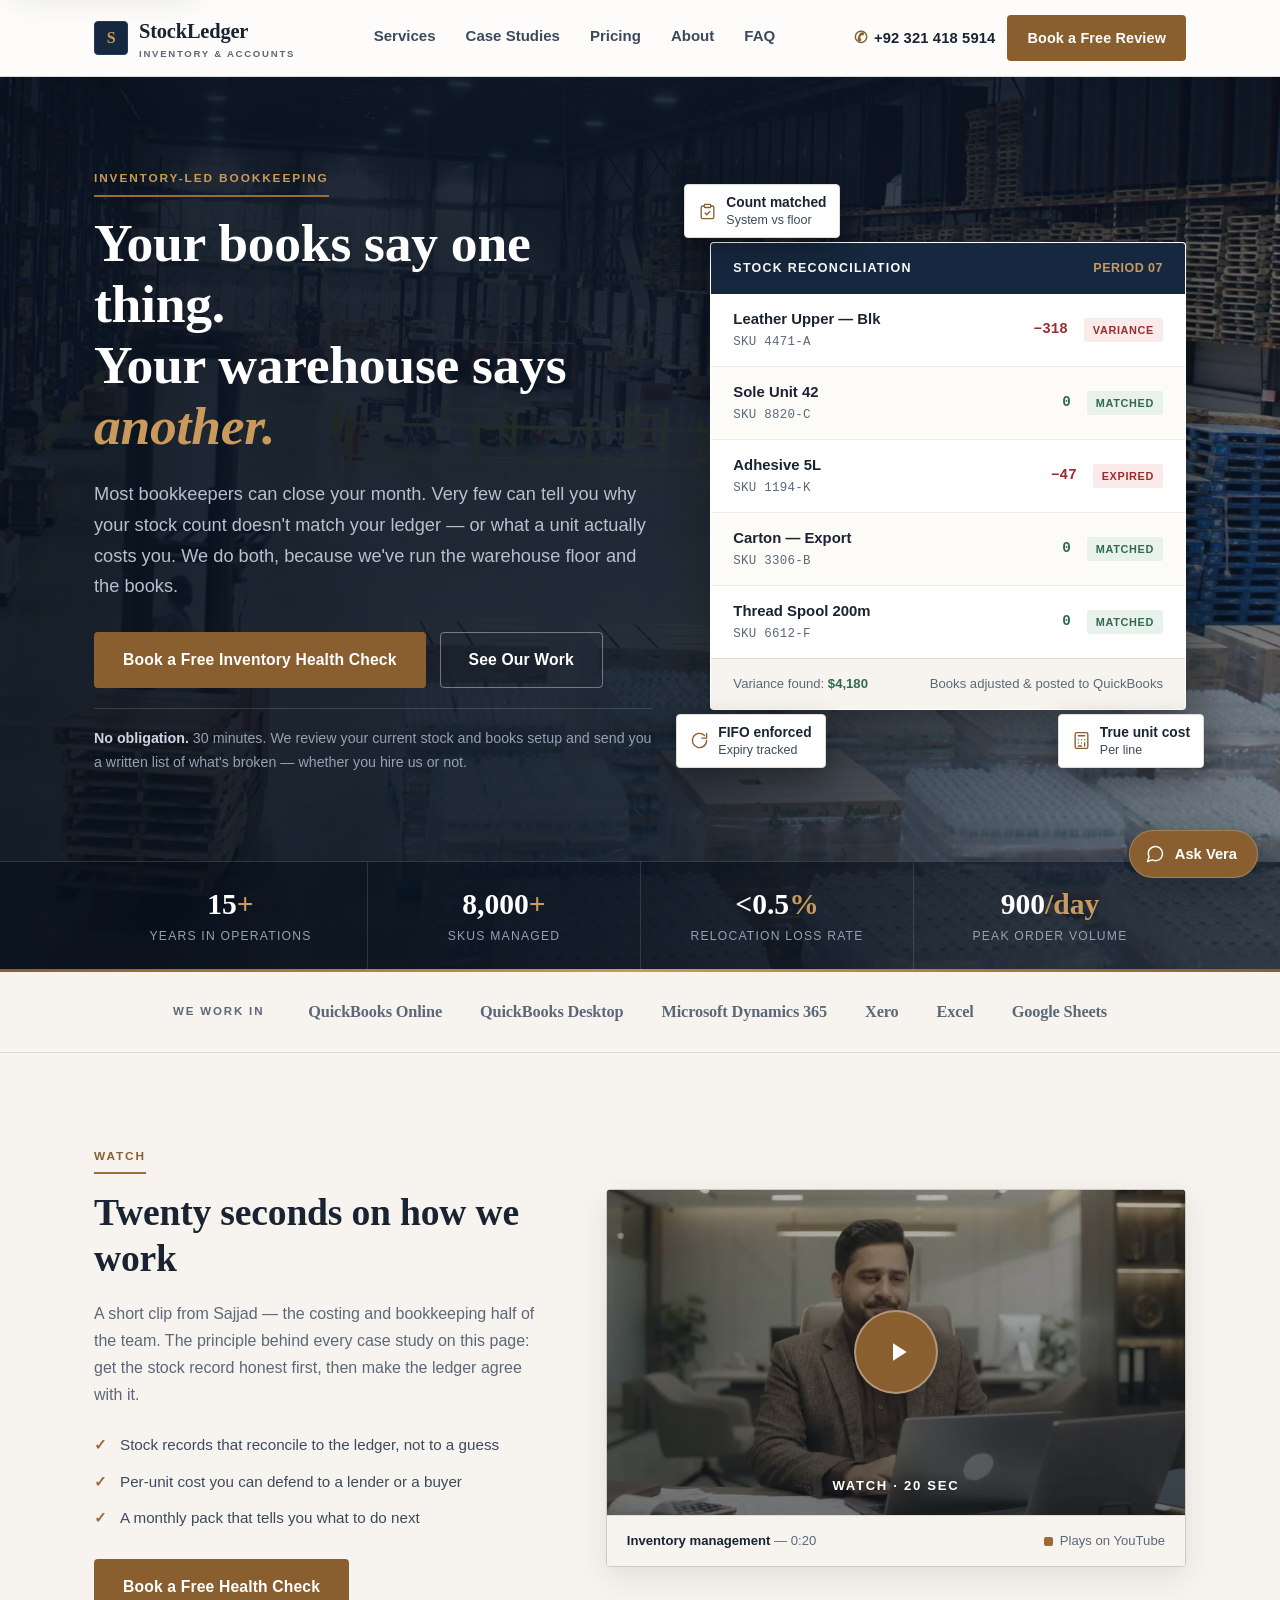
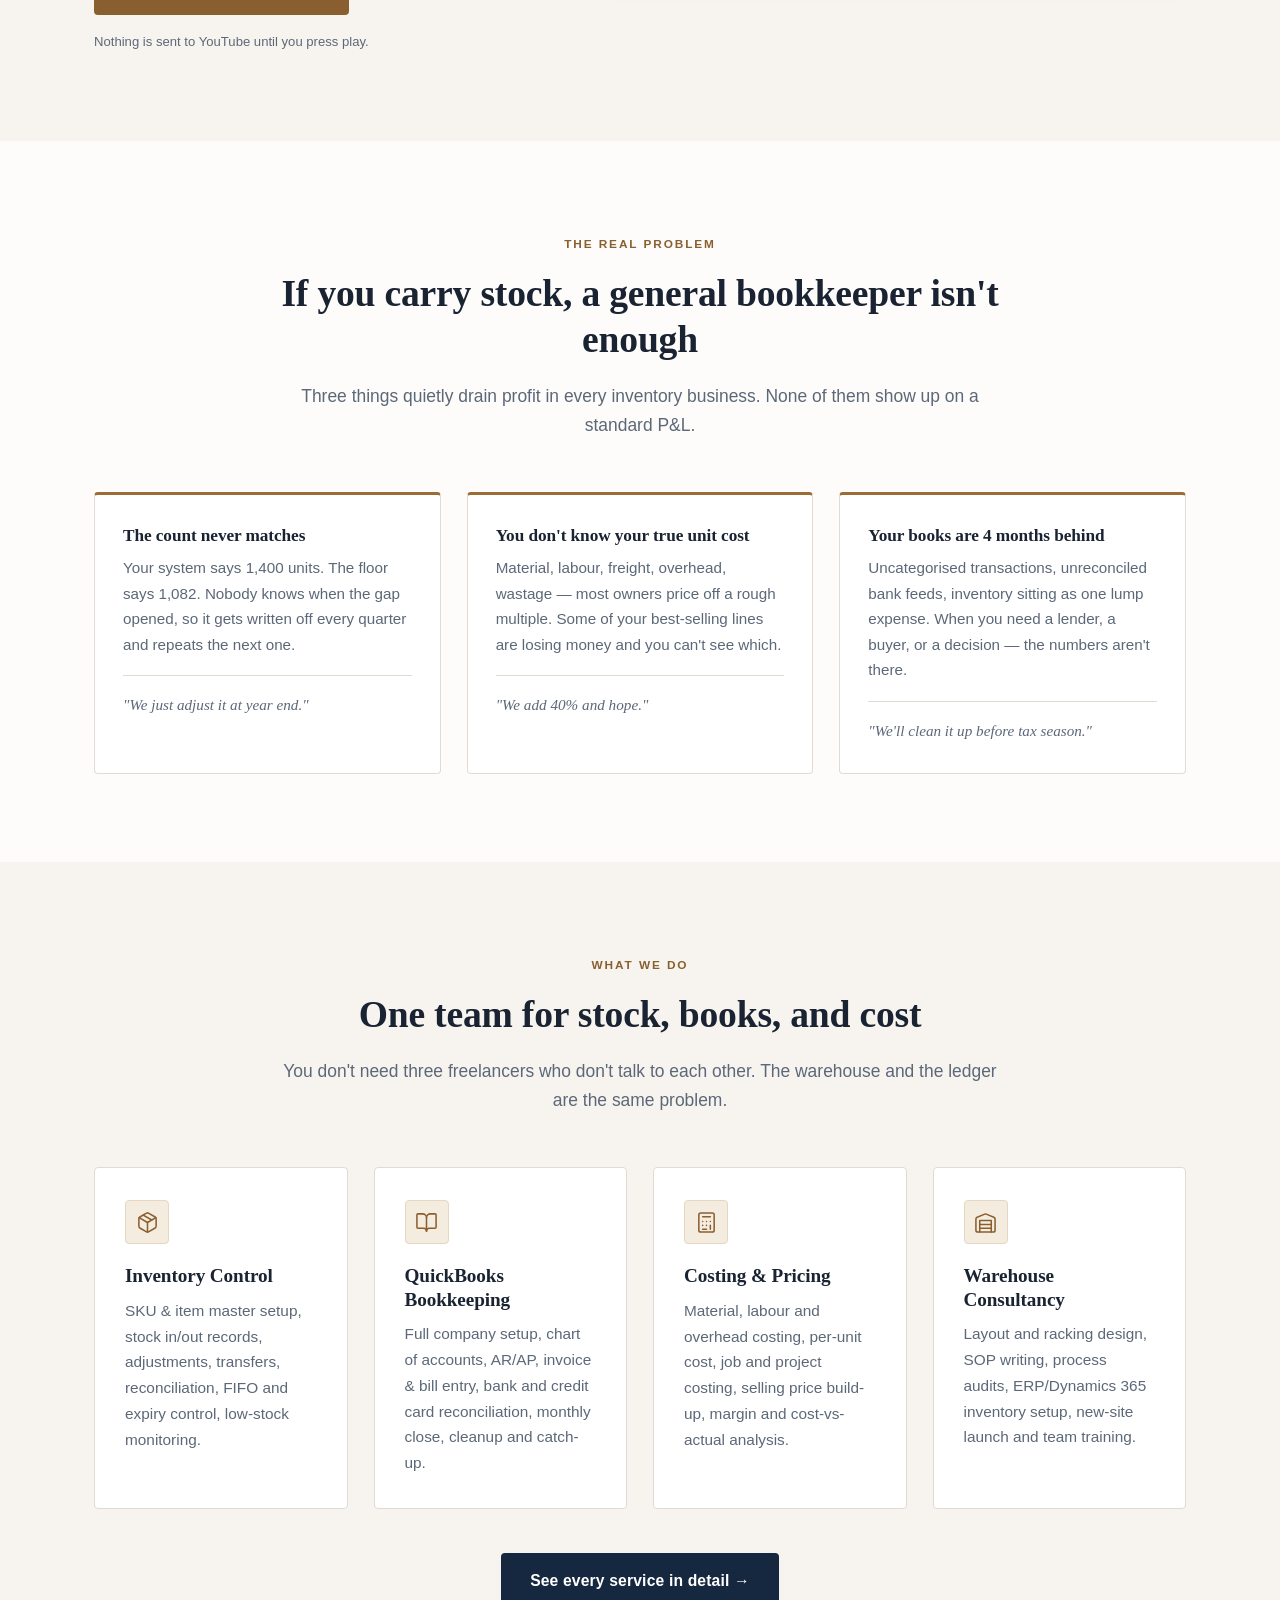
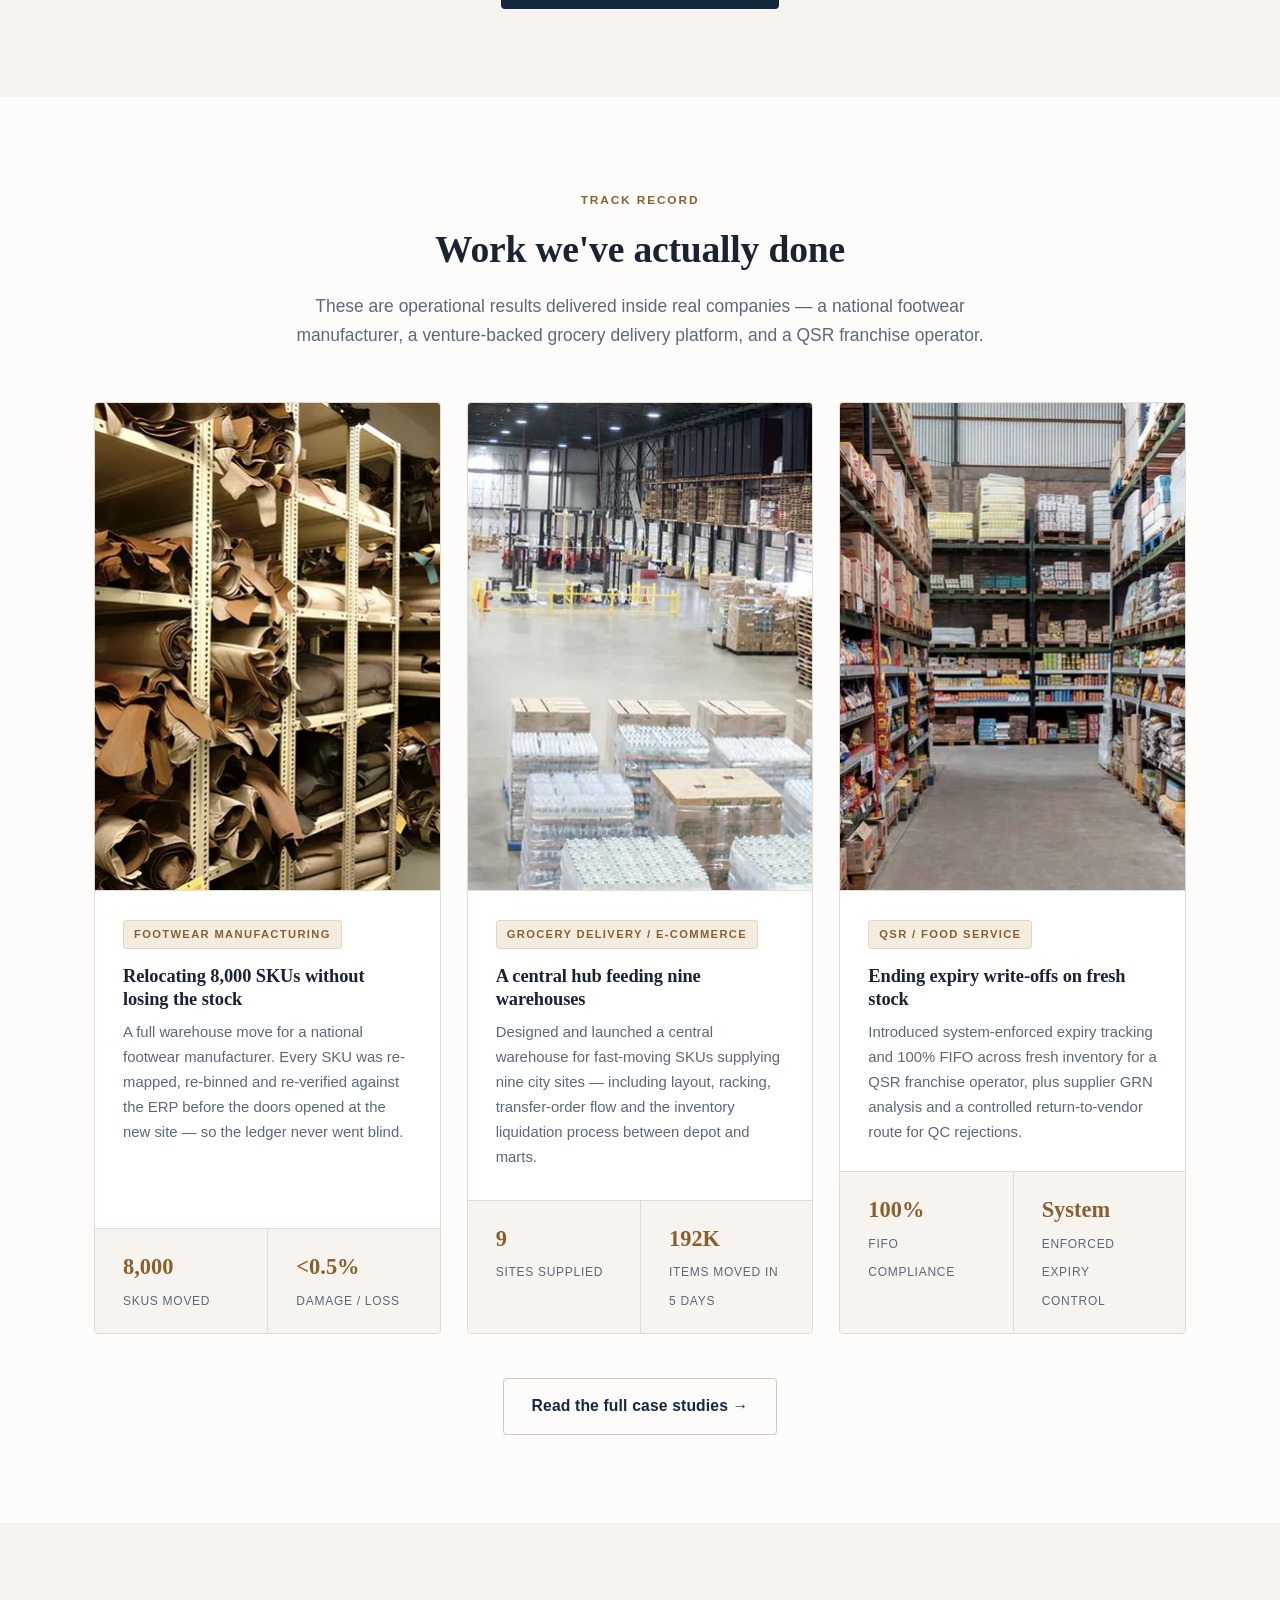
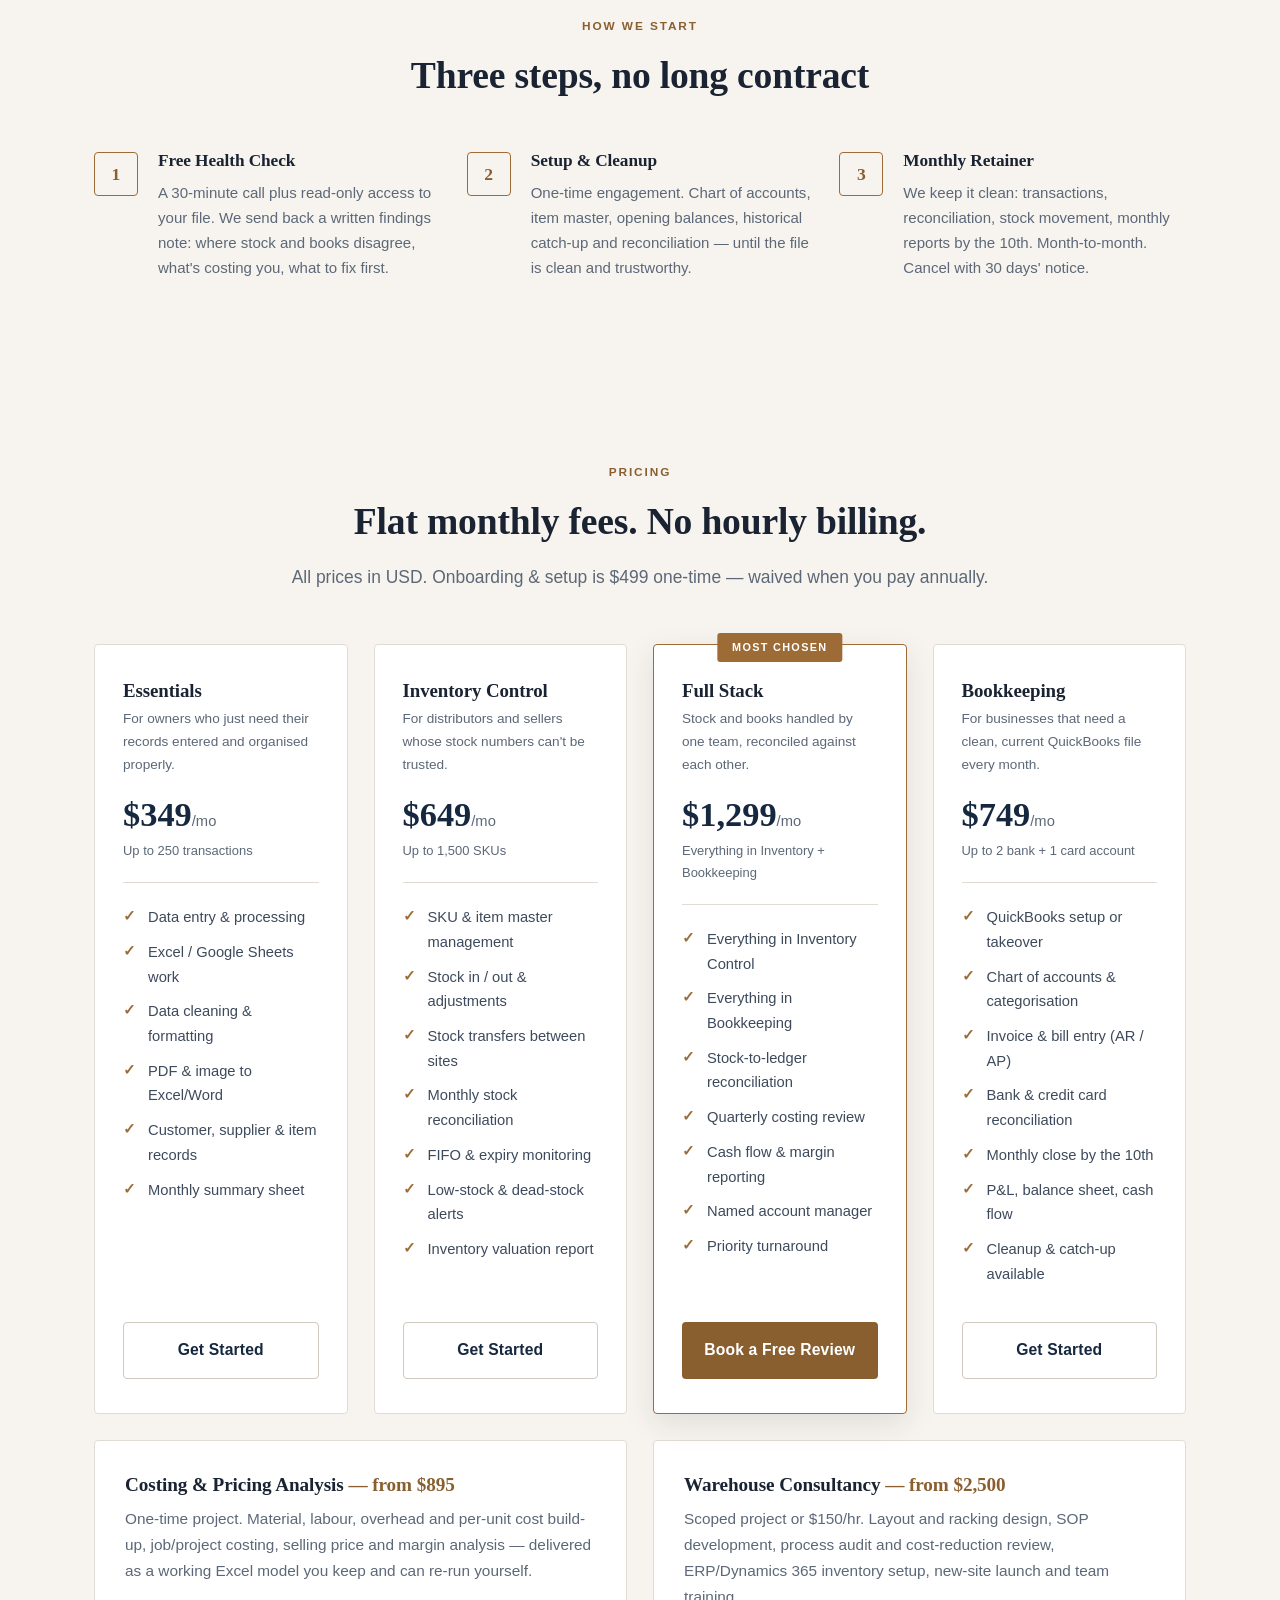
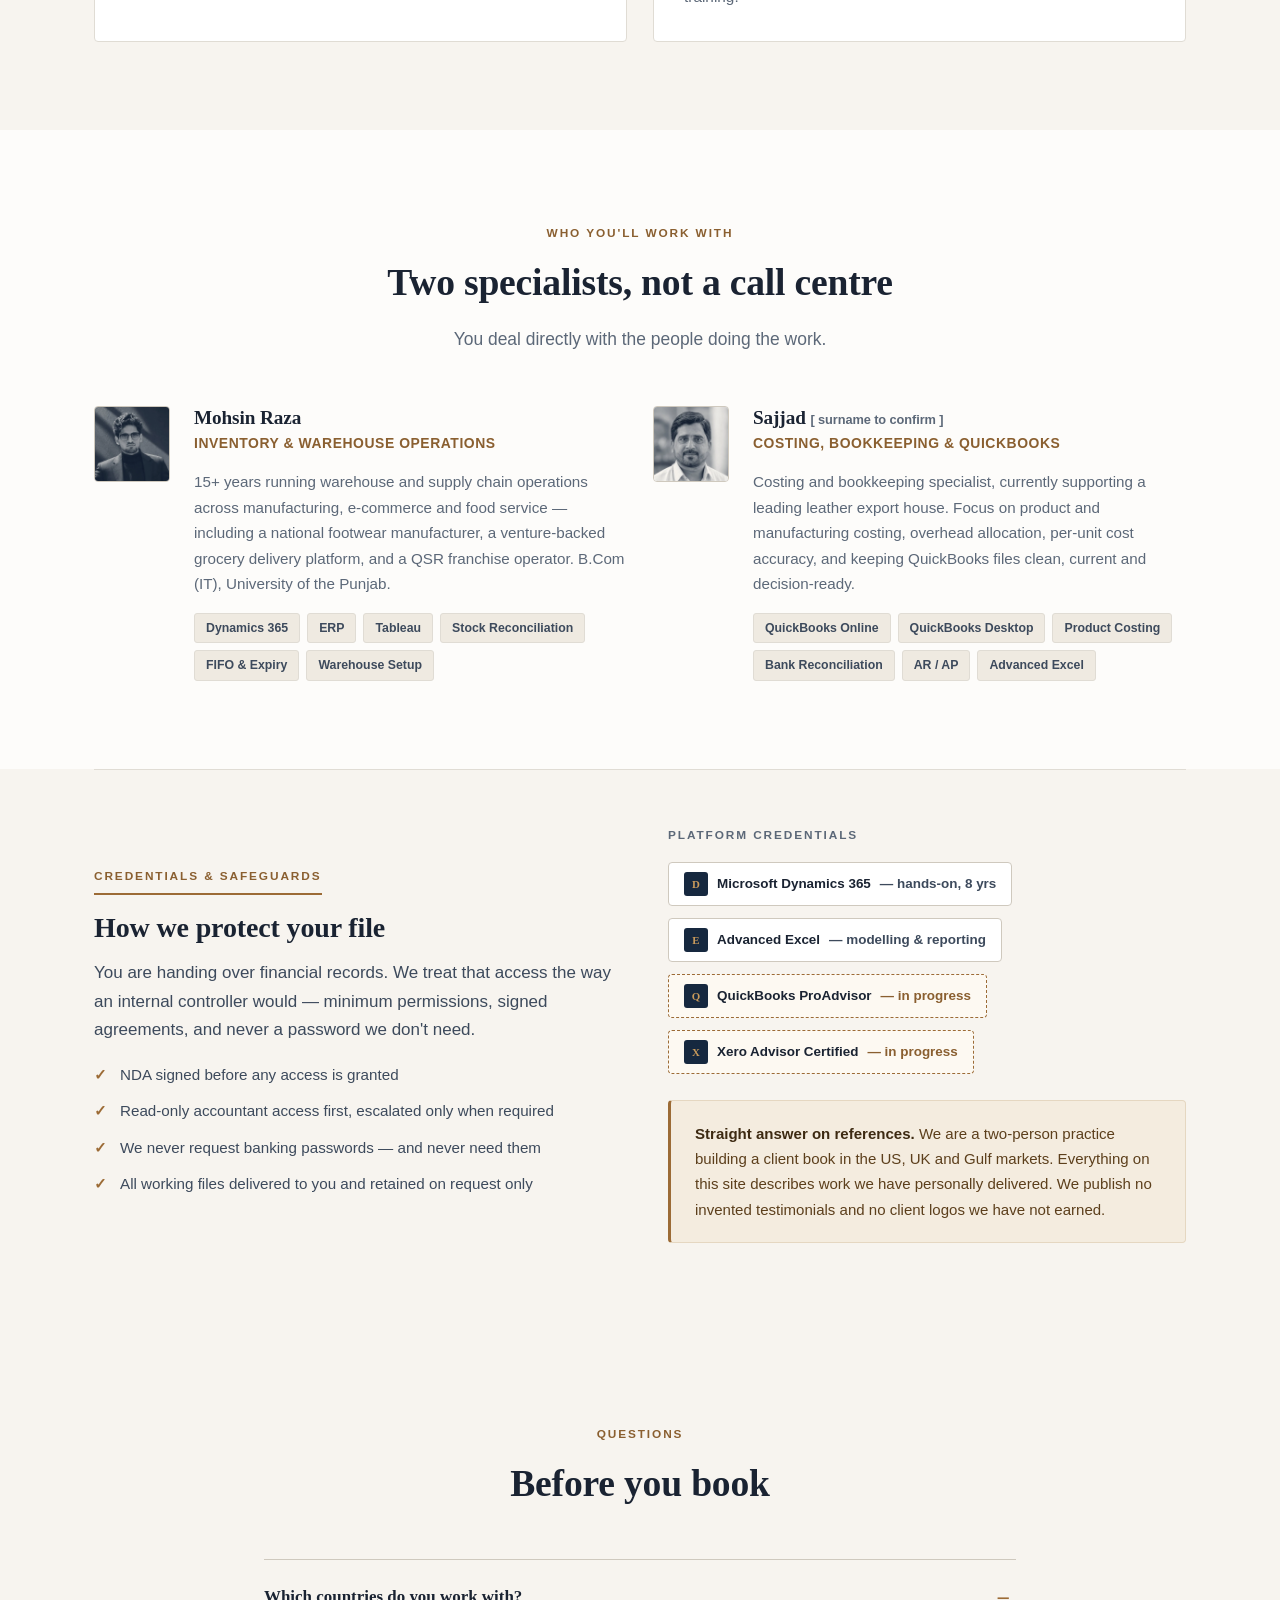
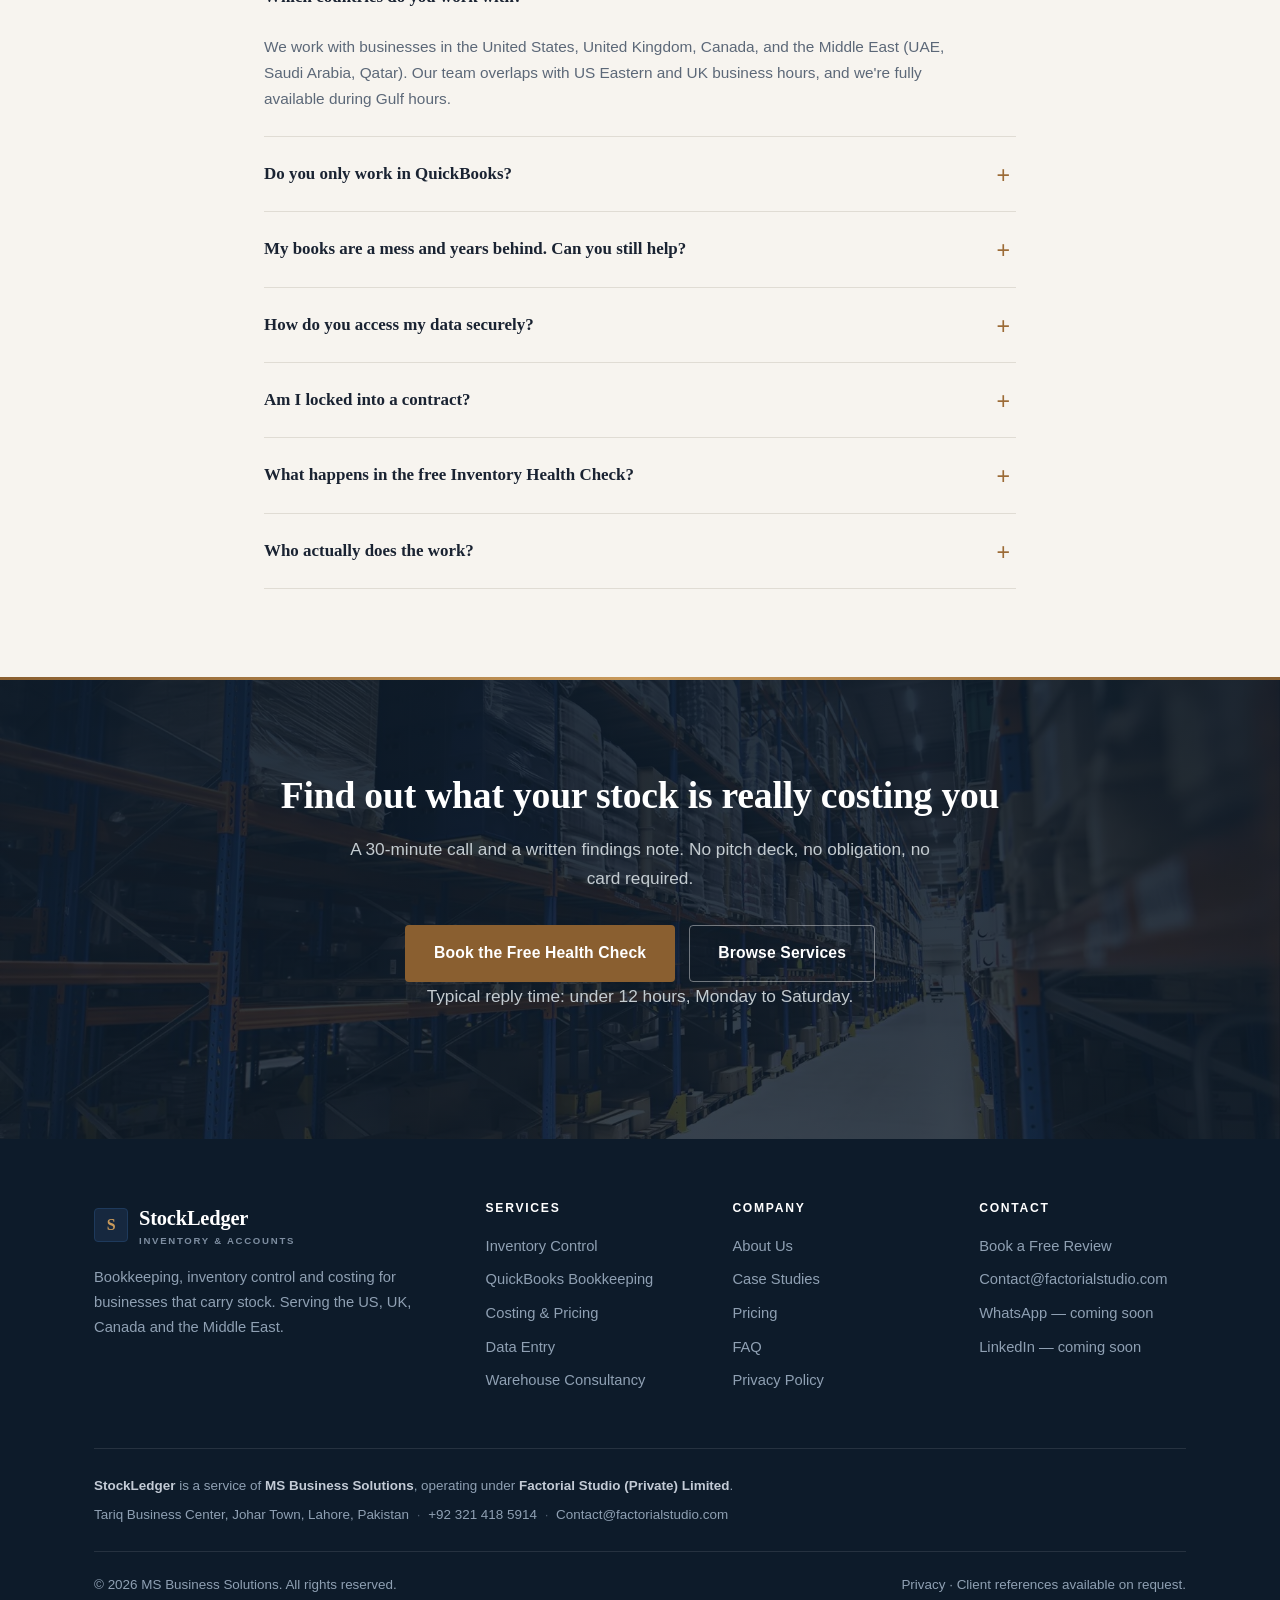
==== commit 4de9303a: "Use the real company details: MS Business Solutions, Lahore Replaces the last placeholders with the " ====
--- a/index.html
+++ b/index.html
@@ -14,51 +14,51 @@
 <link rel="preload" as="image" type="image/webp" href="assets/img/wh-hero-sm.webp" media="(max-width: 820px)">
 <link rel="icon" href="data:image/svg+xml,<svg xmlns='http://www.w3.org/2000/svg' viewBox='0 0 32 32'><rect width='32' height='32' rx='4' fill='%2316283f'/><text x='16' y='23' font-family='Georgia,serif' font-size='19' font-weight='700' fill='%23c99a5b' text-anchor='middle'>S</text></svg>">
 
-<!-- TODO: swap stockledger.co for the real domain once decided (also in sitemap.xml). -->
-<link rel="canonical" href="https://stockledger.co/">
+<!-- Canonical base is the live GitHub Pages URL. If a dedicated domain is bought
+     later, replace it here, in sitemap.xml, robots.txt and the form's _next. -->
+<link rel="canonical" href="https://factorialstudio.com/commerce-services/">
 
 <!-- Social share card -->
 <meta property="og:site_name" content="StockLedger">
 <meta property="og:type" content="website">
 <meta property="og:locale" content="en_US">
-<meta property="og:url" content="https://stockledger.co/">
+<meta property="og:url" content="https://factorialstudio.com/commerce-services/">
 <meta property="og:title" content="StockLedger - Bookkeeping for Businesses That Carry Stock">
 <meta property="og:description" content="Your books say one thing. Your warehouse says another. We fix the gap.">
-<meta property="og:image" content="https://stockledger.co/assets/img/og-cover.jpg">
+<meta property="og:image" content="https://factorialstudio.com/commerce-services/assets/img/og-cover.jpg">
 <meta property="og:image:width" content="1200">
 <meta property="og:image:height" content="630">
 <meta property="og:image:alt" content="StockLedger - bookkeeping, inventory control and costing for businesses that carry stock.">
 <meta name="twitter:card" content="summary_large_image">
 <meta name="twitter:title" content="StockLedger - Bookkeeping for Businesses That Carry Stock">
 <meta name="twitter:description" content="Your books say one thing. Your warehouse says another. We fix the gap.">
-<meta name="twitter:image" content="https://stockledger.co/assets/img/og-cover.jpg">
-
-
-<!-- Structured data. TODO: once the real phone, email and business address exist,
-     add "telephone", "email" and "address" to the ProfessionalService node below.
-     They are omitted on purpose rather than filled with placeholders. -->
+<meta name="twitter:image" content="https://factorialstudio.com/commerce-services/assets/img/og-cover.jpg">
+
+
+<!-- Structured data. legalName is the FBR-registered entity; the visible brand
+     stays StockLedger. Keep telephone in E.164 so it dials from every target market. -->
 <script type="application/ld+json">
 {
   "@context": "https://schema.org",
   "@graph": [
     {
       "@type": "WebSite",
-      "@id": "https://stockledger.co/#website",
-      "url": "https://stockledger.co/",
+      "@id": "https://factorialstudio.com/commerce-services/#website",
+      "url": "https://factorialstudio.com/commerce-services/",
       "name": "StockLedger",
       "publisher": {
-        "@id": "https://stockledger.co/#org"
+        "@id": "https://factorialstudio.com/commerce-services/#org"
       },
       "inLanguage": "en"
     },
     {
       "@type": "ProfessionalService",
-      "@id": "https://stockledger.co/#org",
+      "@id": "https://factorialstudio.com/commerce-services/#org",
       "name": "StockLedger",
-      "url": "https://stockledger.co/",
+      "url": "https://factorialstudio.com/commerce-services/",
       "description": "Bookkeeping, inventory control and product costing for businesses that carry stock.",
-      "image": "https://stockledger.co/assets/img/og-cover.jpg",
-      "logo": "https://stockledger.co/assets/img/og-cover.jpg",
+      "image": "https://factorialstudio.com/commerce-services/assets/img/og-cover.jpg",
+      "logo": "https://factorialstudio.com/commerce-services/assets/img/og-cover.jpg",
       "priceRange": "$349-$2500",
       "currenciesAccepted": "USD",
       "knowsAbout": [
@@ -172,11 +172,25 @@
             "priceCurrency": "USD"
           }
         ]
+      },
+      "legalName": "MS Business Solutions",
+      "telephone": "+92-321-4185914",
+      "email": "Contact@factorialstudio.com",
+      "address": {
+        "@type": "PostalAddress",
+        "streetAddress": "Tariq Business Center, Johar Town",
+        "addressLocality": "Lahore",
+        "addressRegion": "Punjab",
+        "addressCountry": "PK"
+      },
+      "parentOrganization": {
+        "@type": "Organization",
+        "name": "Factorial Studio (Private) Limited"
       }
     },
     {
       "@type": "FAQPage",
-      "@id": "https://stockledger.co/#faq",
+      "@id": "https://factorialstudio.com/commerce-services/#faq",
       "mainEntity": [
         {
           "@type": "Question",
@@ -238,16 +252,16 @@
     },
     {
       "@type": "VideoObject",
-      "@id": "https://stockledger.co/#video",
+      "@id": "https://factorialstudio.com/commerce-services/#video",
       "name": "Inventory management",
       "description": "A short clip from Sajjad on how StockLedger approaches inventory records and costing.",
-      "thumbnailUrl": "https://stockledger.co/assets/img/video-poster.jpg",
+      "thumbnailUrl": "https://factorialstudio.com/commerce-services/assets/img/video-poster.jpg",
       "uploadDate": "2026-09-04T12:37:52-07:00",
       "duration": "PT20S",
       "embedUrl": "https://www.youtube-nocookie.com/embed/bLp44LIlJfs",
       "contentUrl": "https://www.youtube.com/watch?v=bLp44LIlJfs",
       "publisher": {
-        "@id": "https://stockledger.co/#org"
+        "@id": "https://factorialstudio.com/commerce-services/#org"
       }
     }
   ]
@@ -273,13 +287,11 @@
       <a href="about.html">About</a>
       <a href="#faq">FAQ</a>
       <a class="nav-menu-cta" href="contact.html">Book a Free Review</a>
-      <!-- TODO: replace with the real US virtual number (also in .nav-phone above). -->
-      <a class="nav-menu-phone" href="tel:+15550100199">✆&nbsp; +1 (555) 010-0199</a>
+      <a class="nav-menu-phone" href="tel:+923214185914">✆&nbsp; +92 321 418 5914</a>
     </nav>
 
     <div class="nav-cta">
-      <!-- TODO: replace with the real US virtual number (Google Voice / OpenPhone) -->
-      <a class="nav-phone" href="tel:+15550100199"><span>✆</span>+1 (555) 010-0199</a>
+      <a class="nav-phone" href="tel:+923214185914"><span>✆</span>+92 321 418 5914</a>
       <a class="btn btn-primary btn-sm" href="contact.html">Book a Free Review</a>
       <button class="nav-toggle" id="navToggle" aria-label="Menu" aria-expanded="false" aria-controls="navLinks">☰</button>
     </div>
@@ -1047,7 +1059,7 @@
         <h4>Contact</h4>
         <ul>
           <li><a href="contact.html">Book a Free Review</a></li>
-          <li><a href="mailto:hello@stockledger.co">hello@stockledger.co</a></li>
+          <li><a href="mailto:Contact@factorialstudio.com">Contact@factorialstudio.com</a></li>
           <!-- TODO: restore as <a href="..."> once the real URLs exist. -->
           <li>WhatsApp &mdash; coming soon</li>
           <li>LinkedIn &mdash; coming soon</li>
@@ -1055,9 +1067,20 @@
       </div>
     </div>
 
+    <div class="foot-legal">
+      <p>
+        <b>StockLedger</b> is a service of <b>MS Business Solutions</b>, operating under
+        <b>Factorial Studio (Private) Limited</b>.
+      </p>
+      <p>
+        Tariq Business Center, Johar Town, Lahore, Pakistan
+        <span class="foot-sep">·</span> <a href="tel:+923214185914">+92 321 418 5914</a>
+        <span class="foot-sep">·</span> <a href="mailto:Contact@factorialstudio.com">Contact@factorialstudio.com</a>
+      </p>
+    </div>
+
     <div class="foot-bot">
-      <span>© 2026 StockLedger. All rights reserved.</span>
-      <!-- TODO: add the registered business address here - US B2B buyers look for one. -->
+      <span>© 2026 MS Business Solutions. All rights reserved.</span>
       <span><a href="privacy.html">Privacy</a> · Client references available on request.</span>
     </div>
   </div>
--- a/assets/styles.css
+++ b/assets/styles.css
@@ -420,7 +420,17 @@
 .site-foot li { margin-bottom: 9px; }
 .site-foot a { text-decoration: none; color: #8fa0b3; transition: color .15s; }
 .site-foot a:hover { color: var(--bronze-light); }
-.foot-bot { border-top: 1px solid rgba(255,255,255,.1); padding-top: 26px; display: flex; justify-content: space-between; flex-wrap: wrap; gap: 12px; font-size: .84rem; }
+.foot-legal {
+  border-top: 1px solid rgba(255,255,255,.1); padding-top: 26px;
+  font-size: .84rem; line-height: 1.7;
+}
+.foot-legal p { margin: 0 0 6px; }
+.foot-legal p:last-child { margin: 0; }
+.foot-legal b { color: #c3cbd6; font-weight: 650; }
+.foot-legal a { color: #8fa0b3; }
+.foot-legal a:hover { color: var(--bronze-light); }
+.foot-sep { color: #4d5c6e; margin: 0 4px; }
+.foot-bot { border-top: 1px solid rgba(255,255,255,.1); margin-top: 24px; padding-top: 22px; display: flex; justify-content: space-between; flex-wrap: wrap; gap: 12px; font-size: .84rem; }
 
 /* ---------- Sub-page hero ---------- */
 .page-hero { background: var(--bg-soft); padding: 68px 0 62px; border-bottom: 1px solid var(--line); }
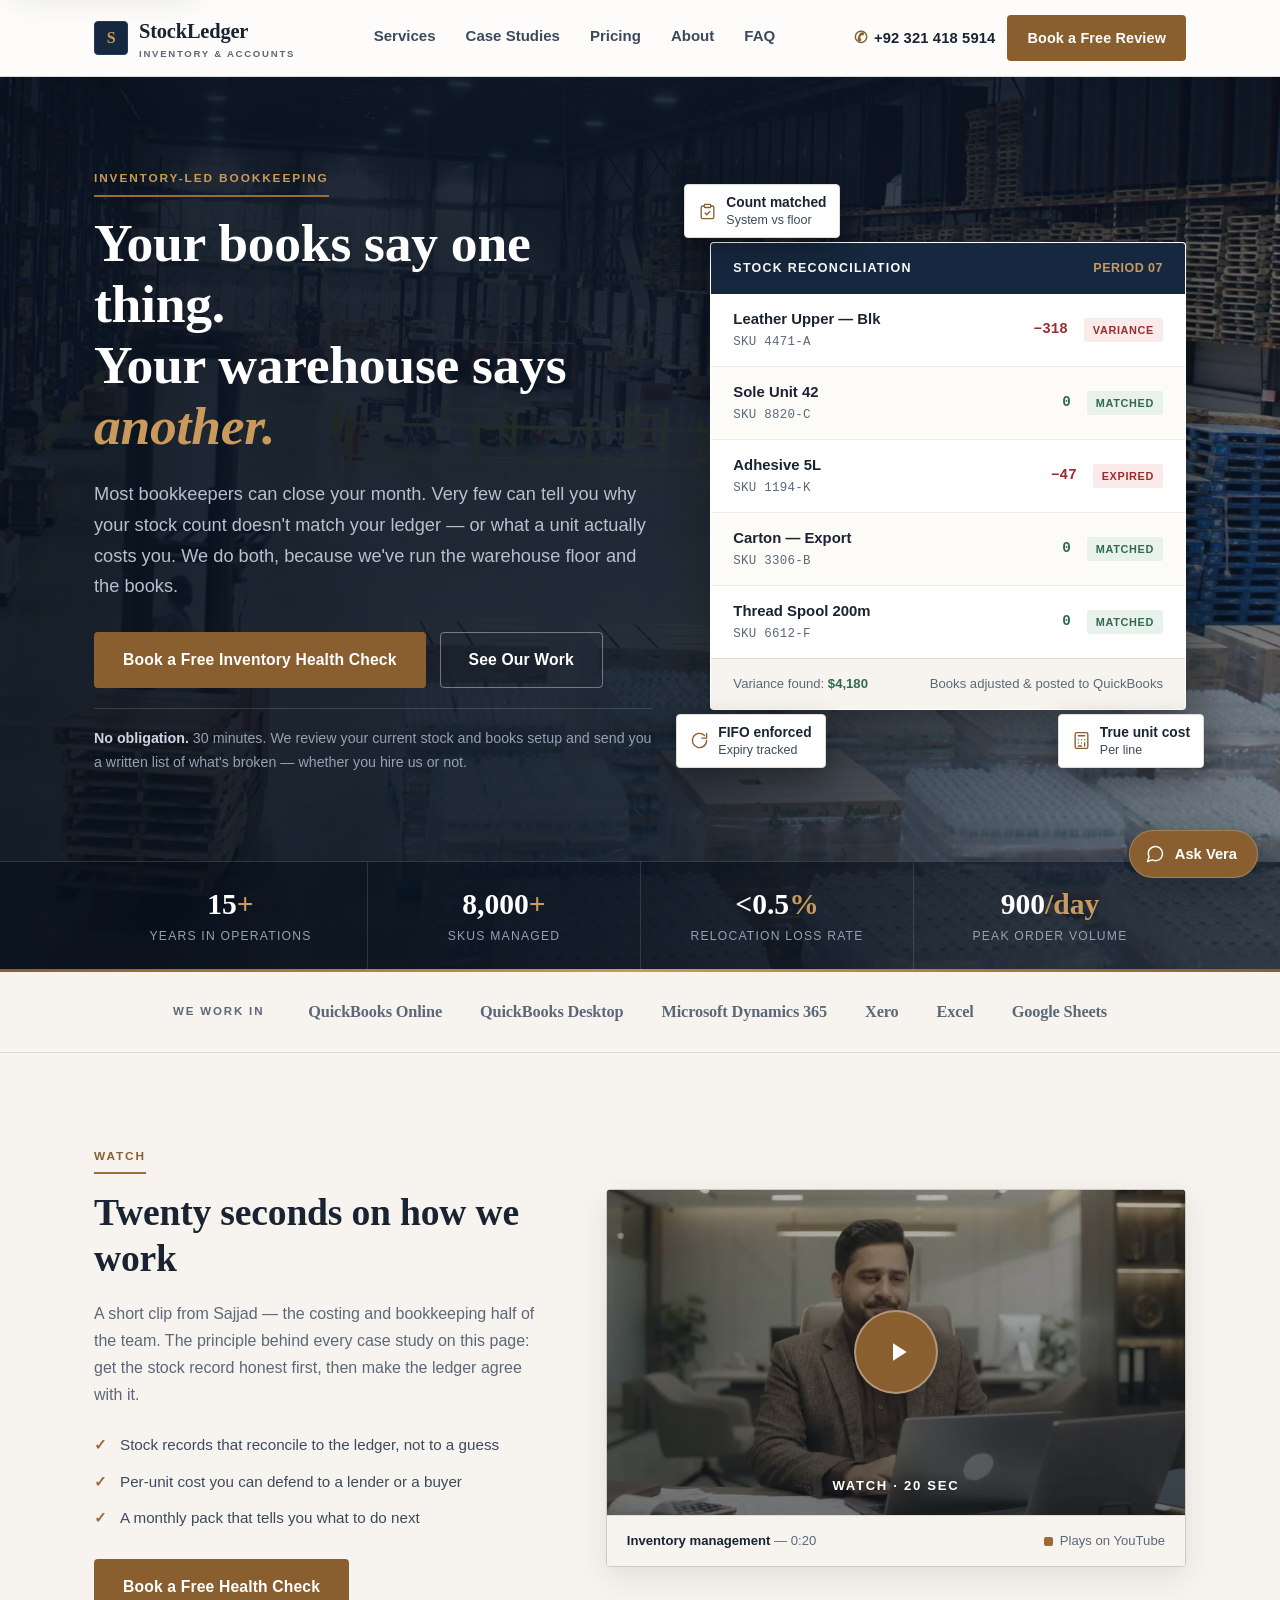
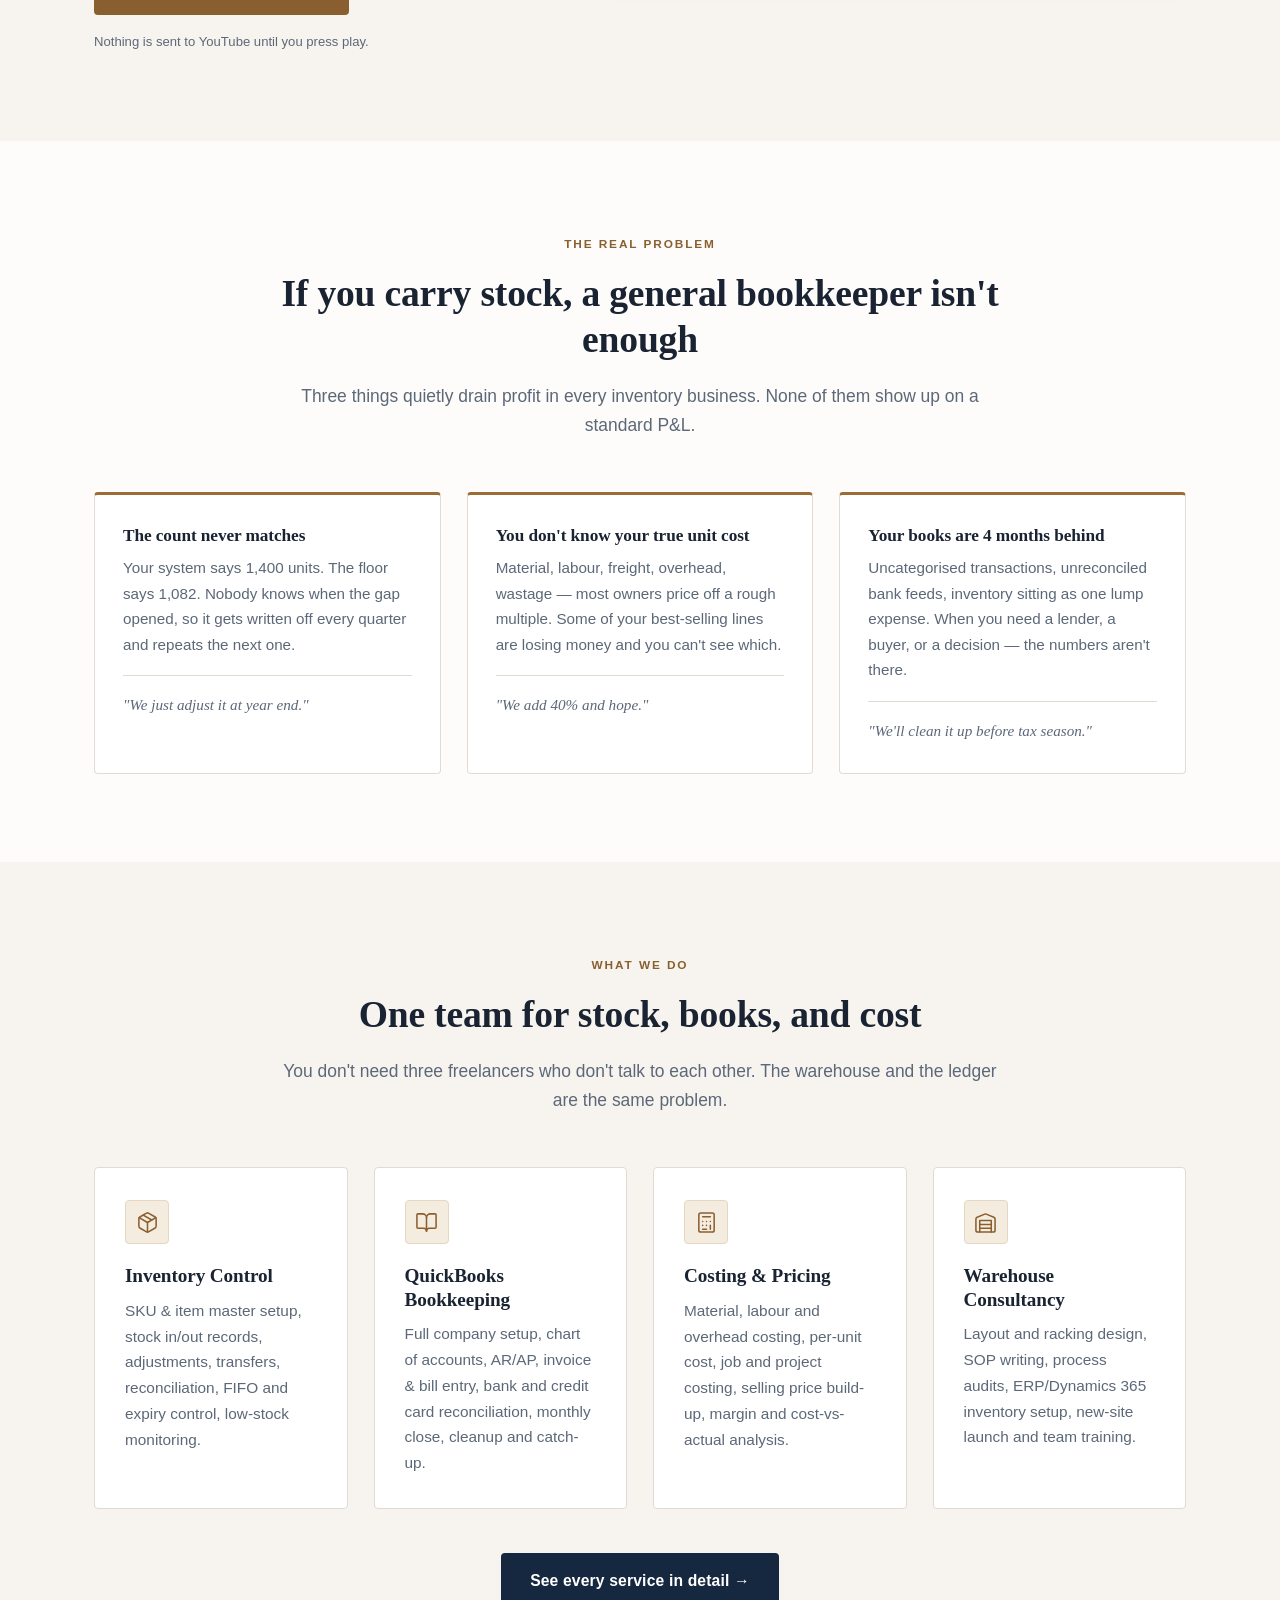
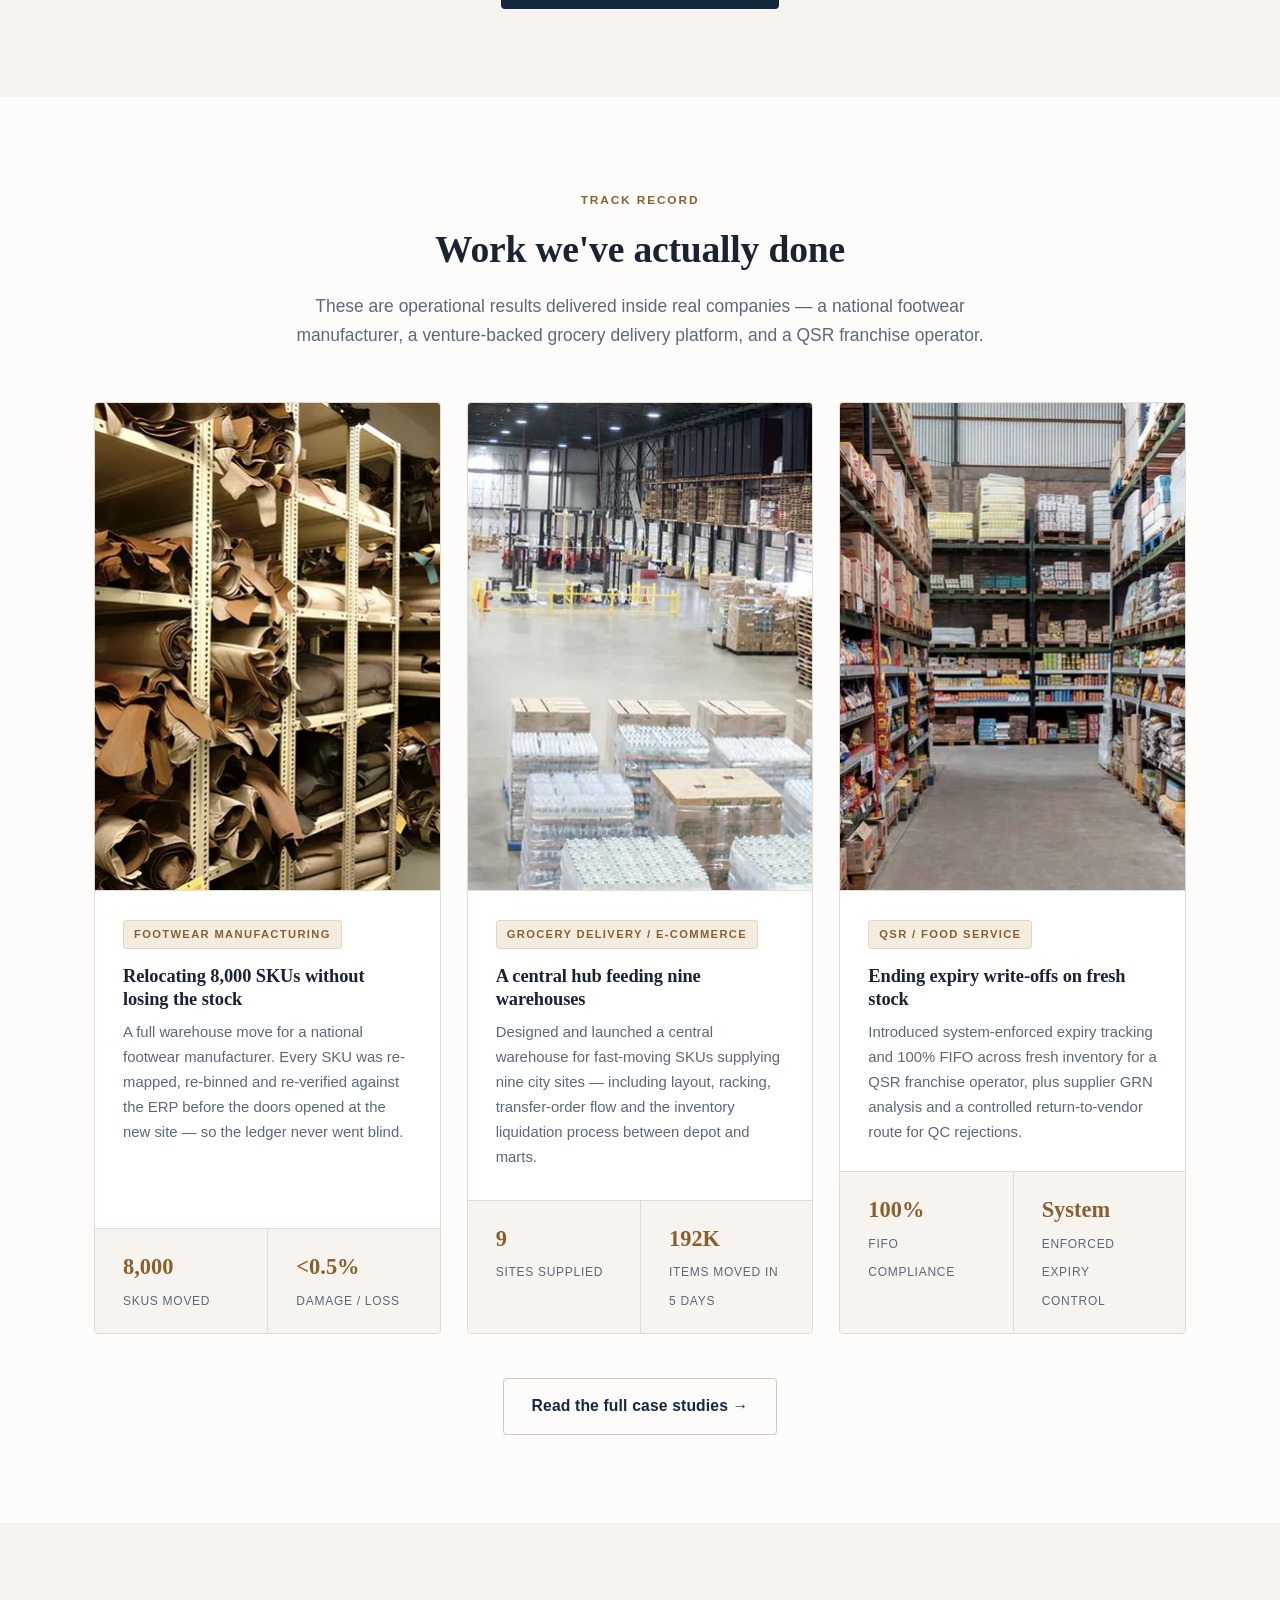
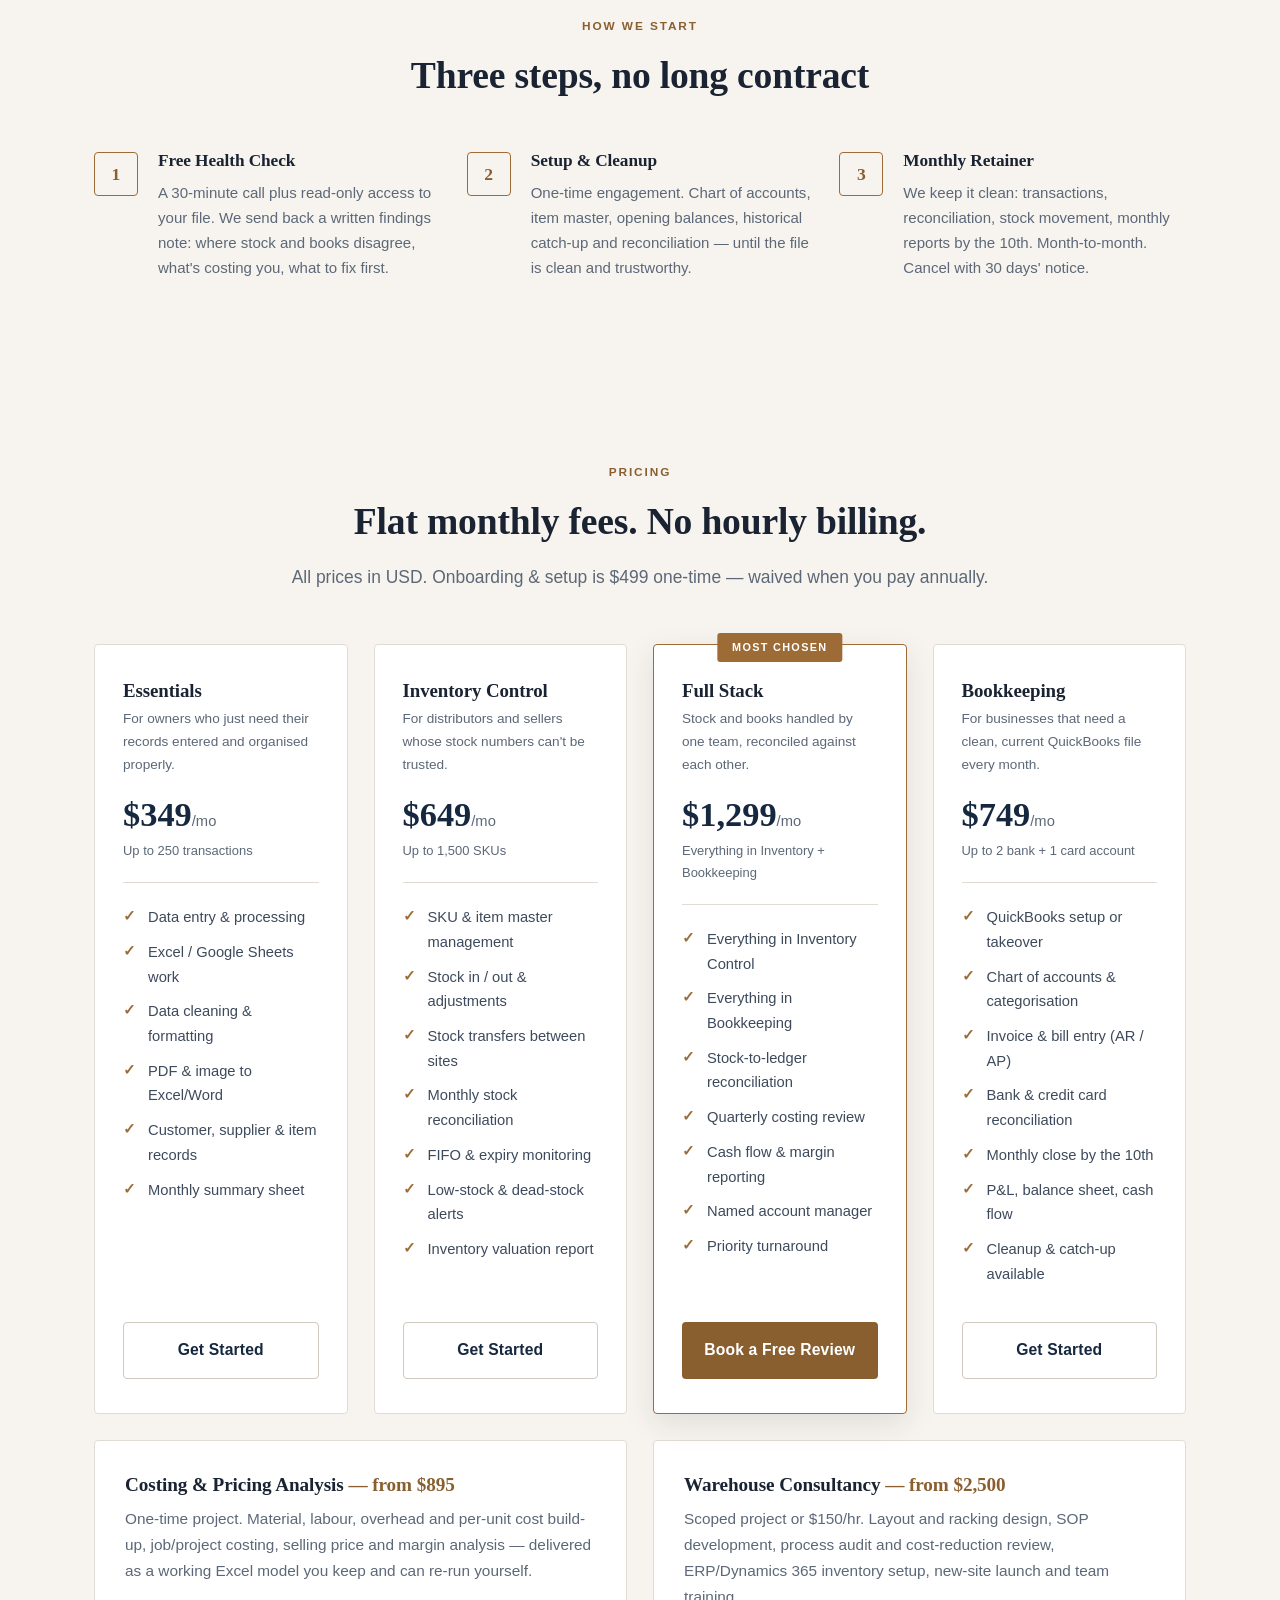
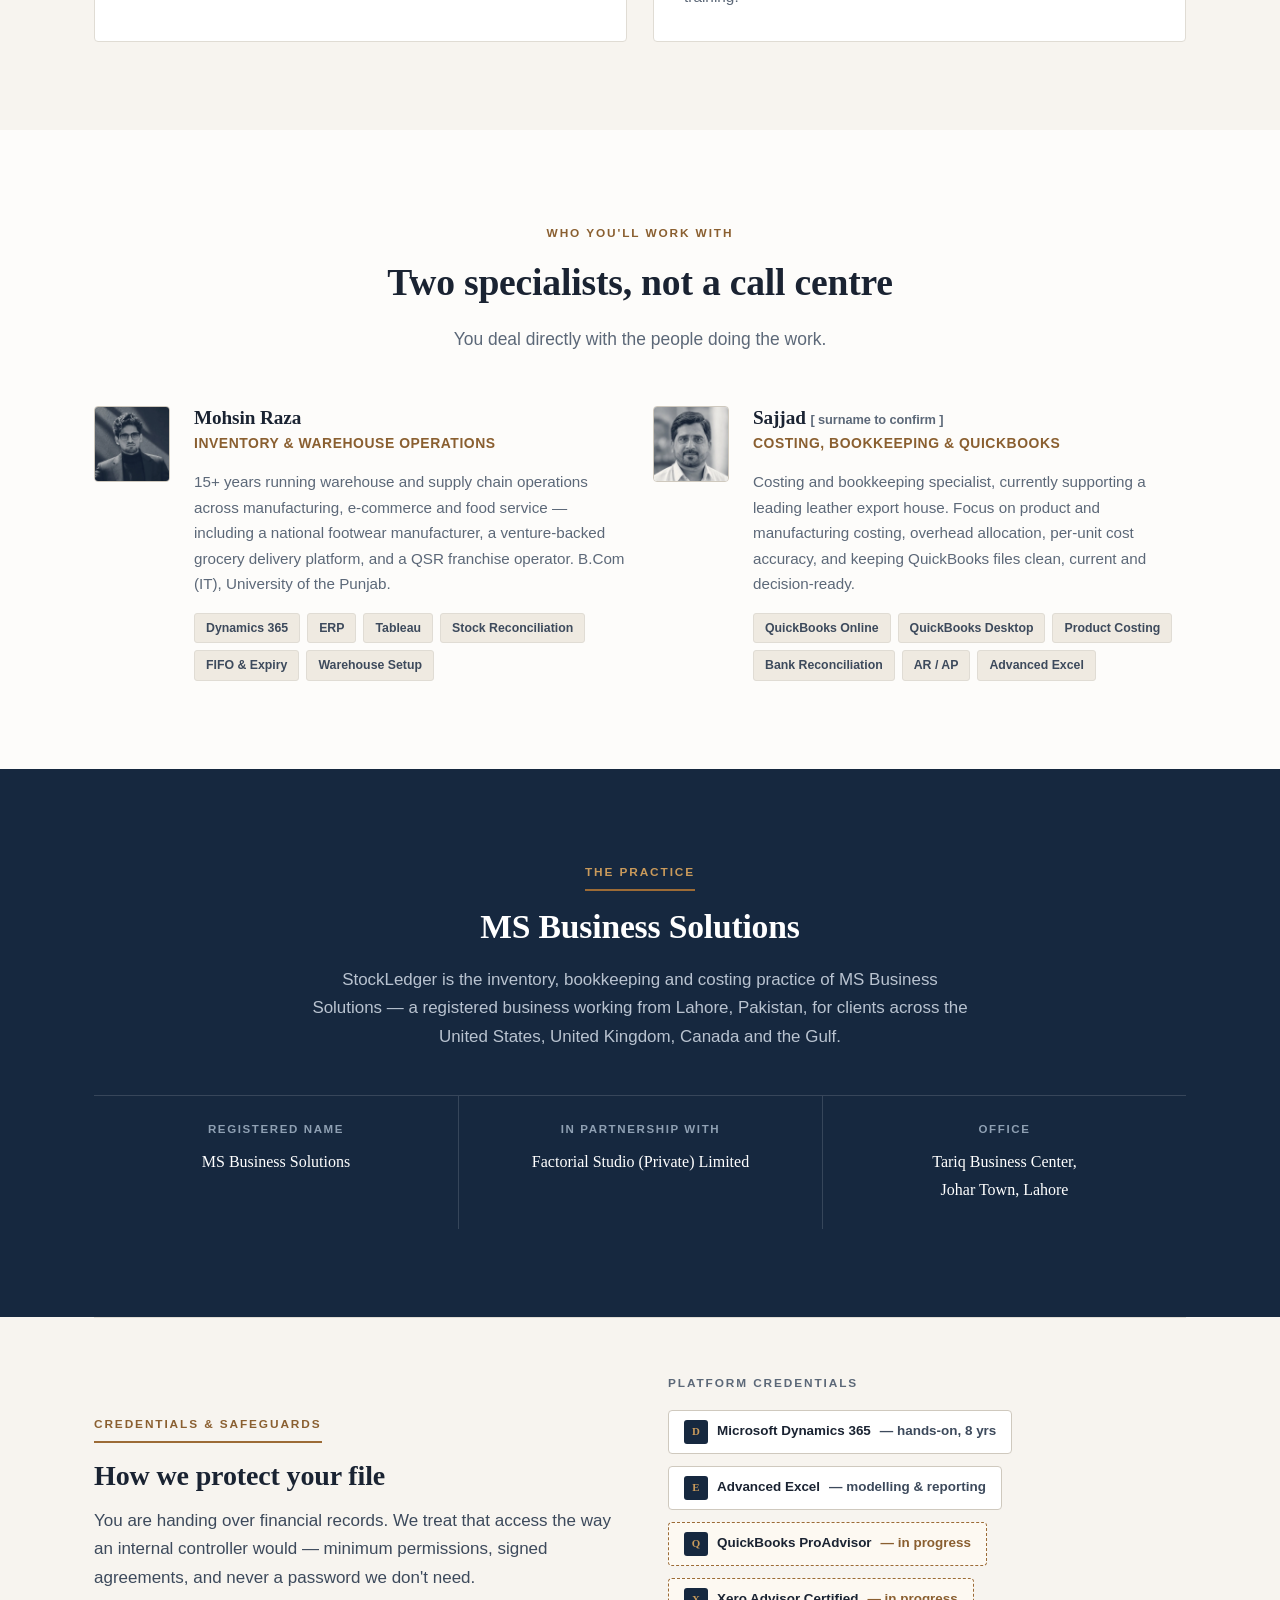
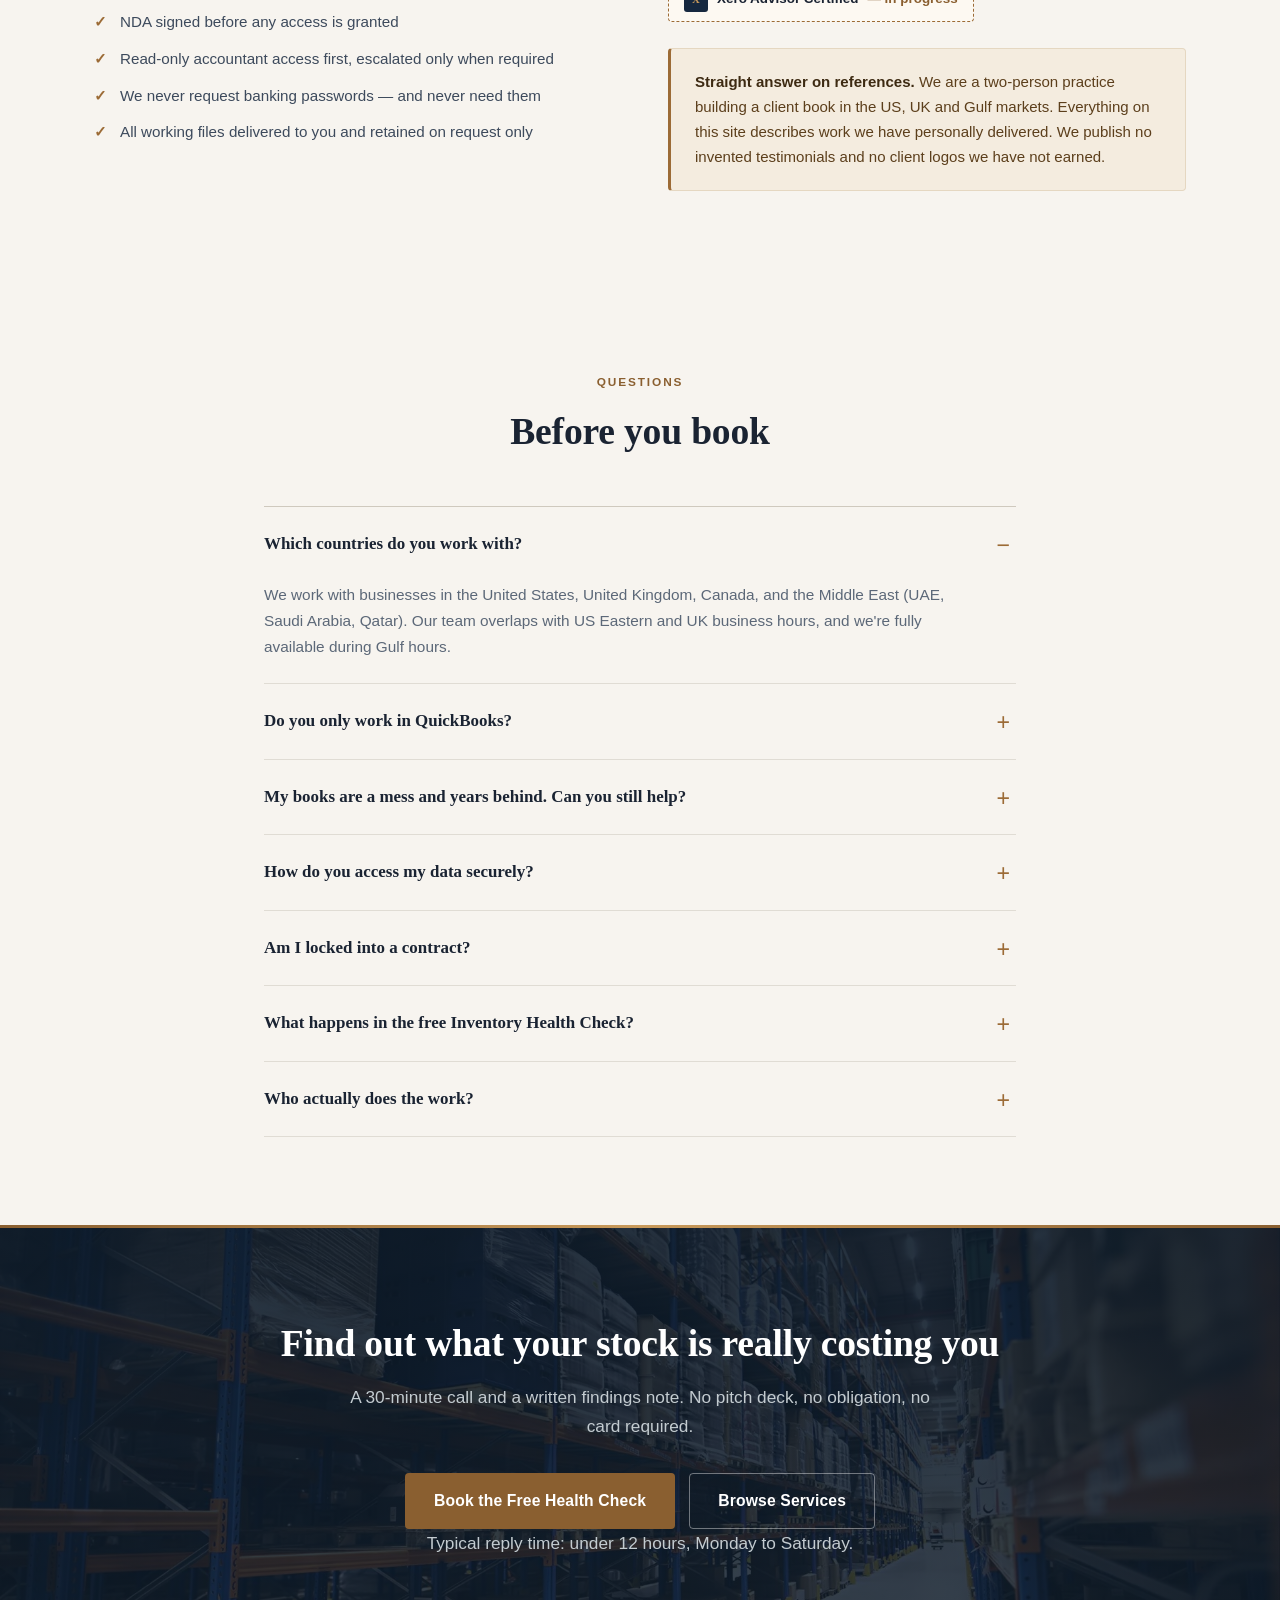
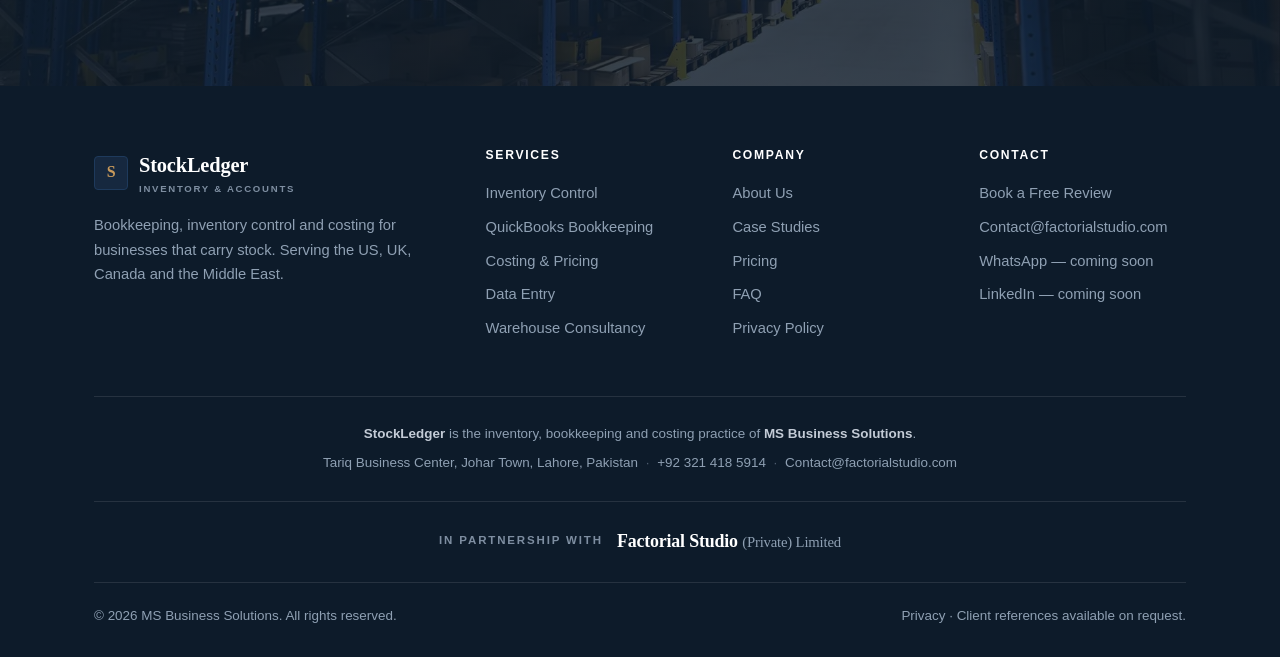
==== commit ac5328ec: "Give MS Business Solutions and the Factorial Studio partnership proper billing The registered name o" ====
--- a/index.html
+++ b/index.html
@@ -906,6 +906,34 @@
   </div>
 </section>
 
+<!-- ============================ THE FIRM ============================ -->
+<section class="firm-band">
+  <div class="wrap">
+    <span class="eyebrow">The Practice</span>
+    <h2>MS Business Solutions</h2>
+    <p class="firm-lead">
+      StockLedger is the inventory, bookkeeping and costing practice of MS Business
+      Solutions &mdash; a registered business working from Lahore, Pakistan, for clients
+      across the United States, United Kingdom, Canada and the Gulf.
+    </p>
+
+    <div class="firm-meta">
+      <div>
+        <b>Registered name</b>
+        <span>MS Business Solutions</span>
+      </div>
+      <div>
+        <b>In partnership with</b>
+        <span>Factorial Studio (Private) Limited</span>
+      </div>
+      <div>
+        <b>Office</b>
+        <span>Tariq Business Center,<br>Johar Town, Lahore</span>
+      </div>
+    </div>
+  </div>
+</section>
+
 <!-- ============================ CREDENTIALS ============================ -->
 <section class="sec-soft" style="padding-top:0;">
   <div class="wrap">
@@ -1069,14 +1097,19 @@
 
     <div class="foot-legal">
       <p>
-        <b>StockLedger</b> is a service of <b>MS Business Solutions</b>, operating under
-        <b>Factorial Studio (Private) Limited</b>.
+        <b>StockLedger</b> is the inventory, bookkeeping and costing practice of
+        <b>MS Business Solutions</b>.
       </p>
       <p>
         Tariq Business Center, Johar Town, Lahore, Pakistan
         <span class="foot-sep">·</span> <a href="tel:+923214185914">+92 321 418 5914</a>
         <span class="foot-sep">·</span> <a href="mailto:Contact@factorialstudio.com">Contact@factorialstudio.com</a>
       </p>
+    </div>
+
+    <div class="foot-partner">
+      <span class="foot-partner-label">In partnership with</span>
+      <span class="foot-partner-name">Factorial Studio <em>(Private) Limited</em></span>
     </div>
 
     <div class="foot-bot">
--- a/assets/styles.css
+++ b/assets/styles.css
@@ -422,7 +422,7 @@
 .site-foot a:hover { color: var(--bronze-light); }
 .foot-legal {
   border-top: 1px solid rgba(255,255,255,.1); padding-top: 26px;
-  font-size: .84rem; line-height: 1.7;
+  font-size: .84rem; line-height: 1.7; text-align: center;
 }
 .foot-legal p { margin: 0 0 6px; }
 .foot-legal p:last-child { margin: 0; }
@@ -430,7 +430,7 @@
 .foot-legal a { color: #8fa0b3; }
 .foot-legal a:hover { color: var(--bronze-light); }
 .foot-sep { color: #4d5c6e; margin: 0 4px; }
-.foot-bot { border-top: 1px solid rgba(255,255,255,.1); margin-top: 24px; padding-top: 22px; display: flex; justify-content: space-between; flex-wrap: wrap; gap: 12px; font-size: .84rem; }
+.foot-bot { border-top: 1px solid rgba(255,255,255,.1); margin-top: 26px; padding-top: 22px; display: flex; justify-content: space-between; flex-wrap: wrap; gap: 12px; font-size: .84rem; }
 
 /* ---------- Sub-page hero ---------- */
 .page-hero { background: var(--bg-soft); padding: 68px 0 62px; border-bottom: 1px solid var(--line); }
@@ -843,6 +843,46 @@
   .vera-launch { transition: none; }
   .vera-launch:hover { transform: none; }
 }
+
+/* ---------- Firm identity band ---------- */
+.firm-band { background: var(--navy-800); color: #b9c3d0; text-align: center; }
+.firm-band .eyebrow { color: var(--bronze-light); border-bottom-color: var(--bronze); }
+.firm-band h2 { color: #fff; font-size: clamp(1.6rem, 3vw, 2.1rem); margin-bottom: 18px; }
+.firm-lead { font-size: 1.06rem; color: #b9c3d0; max-width: 660px; margin: 0 auto; }
+
+.firm-meta {
+  display: grid; grid-template-columns: repeat(3, 1fr); gap: 0;
+  margin-top: 44px; border-top: 1px solid rgba(255,255,255,.14);
+}
+.firm-meta > div { padding: 24px 18px; }
+.firm-meta > div + div { border-left: 1px solid rgba(255,255,255,.14); }
+.firm-meta b {
+  display: block; font-size: .72rem; font-weight: 700; letter-spacing: .14em;
+  text-transform: uppercase; color: #8fa0b3; margin-bottom: 8px;
+}
+.firm-meta span { font-family: var(--serif); font-size: 1rem; color: #fff; line-height: 1.4; }
+
+@media (max-width: 760px) {
+  .firm-meta { grid-template-columns: 1fr; }
+  .firm-meta > div + div { border-left: 0; border-top: 1px solid rgba(255,255,255,.14); }
+}
+
+/* ---------- Footer partnership line ---------- */
+.foot-partner {
+  margin-top: 26px; padding-top: 24px;
+  border-top: 1px solid rgba(255,255,255,.1);
+  display: flex; align-items: center; justify-content: center;
+  gap: 14px; flex-wrap: wrap; text-align: center;
+}
+.foot-partner-label {
+  font-size: .72rem; font-weight: 700; letter-spacing: .16em;
+  text-transform: uppercase; color: #7e8ea1;
+}
+.foot-partner-name {
+  font-family: var(--serif); font-size: 1.12rem; font-weight: 700; color: #fff;
+  letter-spacing: -.01em;
+}
+.foot-partner-name em { font-style: normal; font-weight: 400; color: #8fa0b3; font-size: .92rem; }
 
 /* ---------- Tool / platform row ---------- */
 .toolrow { background: var(--bg-soft); border-bottom: 1px solid var(--line); padding: 26px 0; }
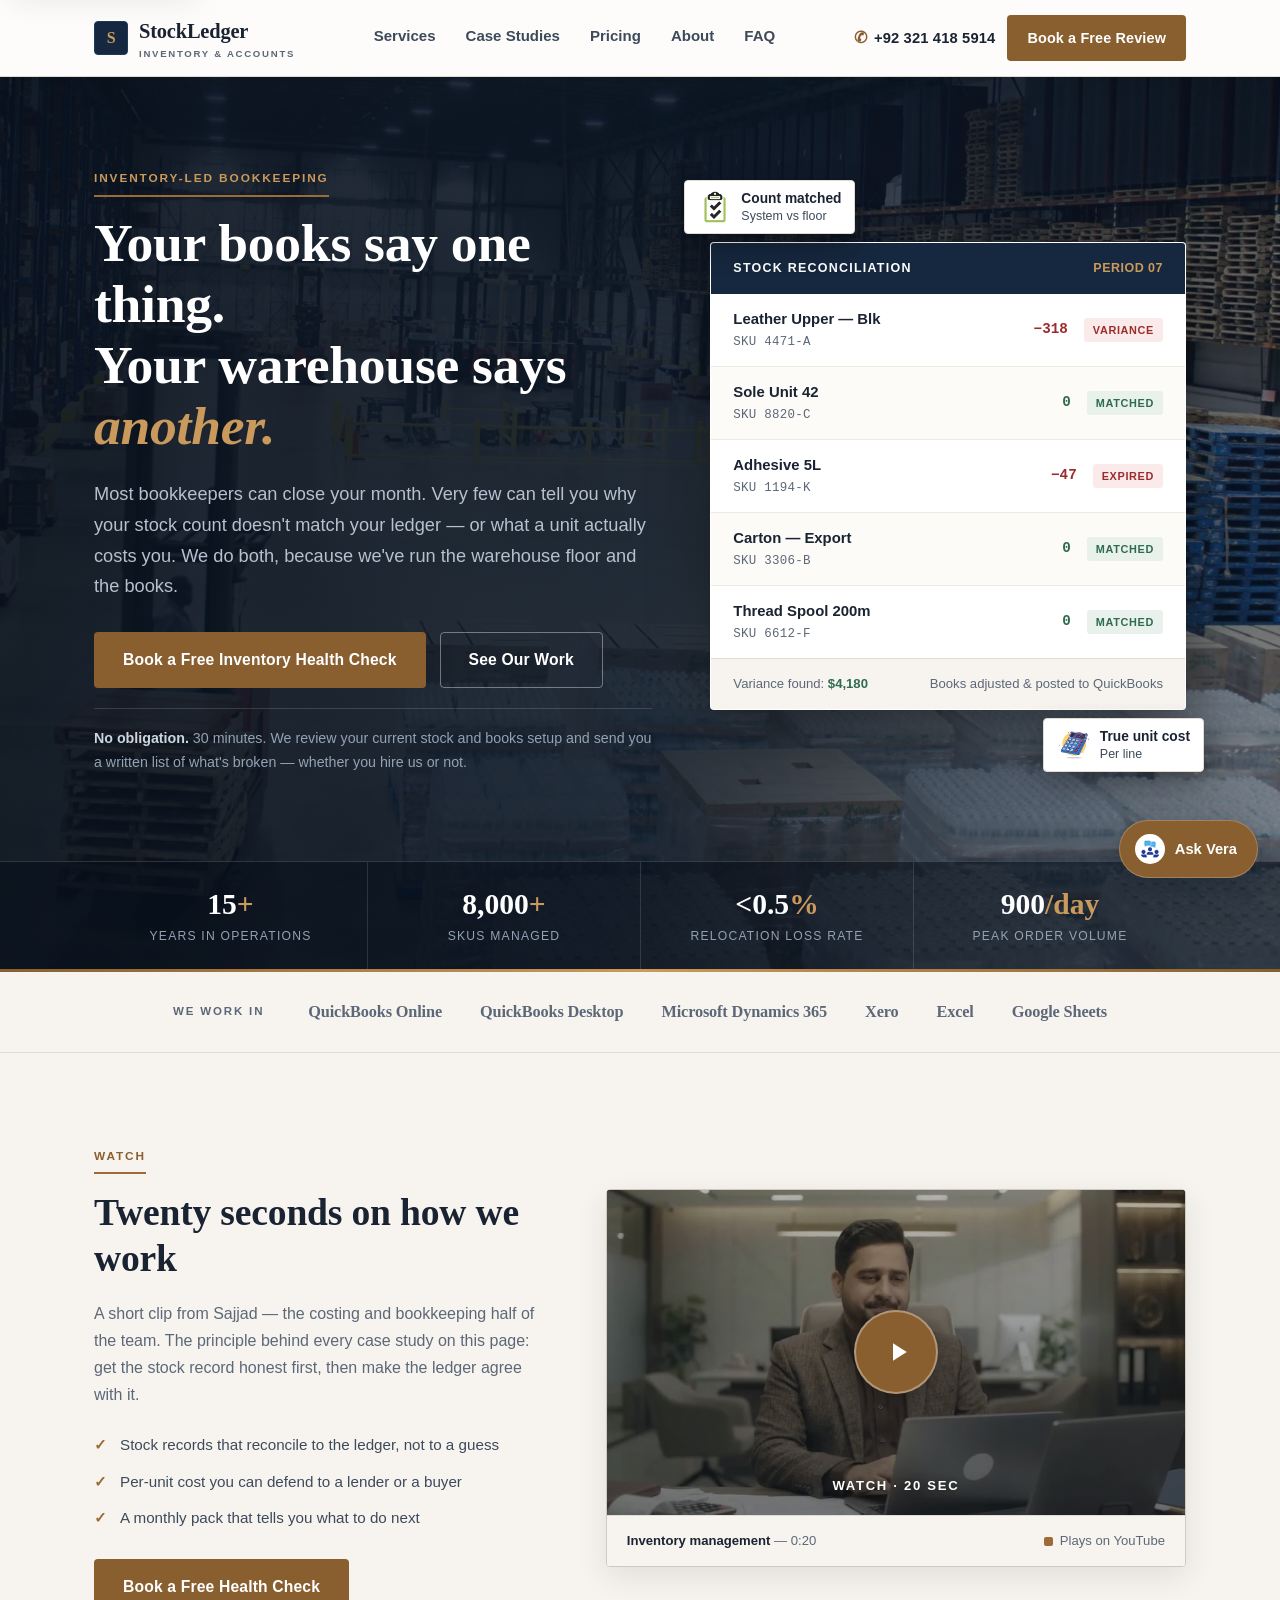
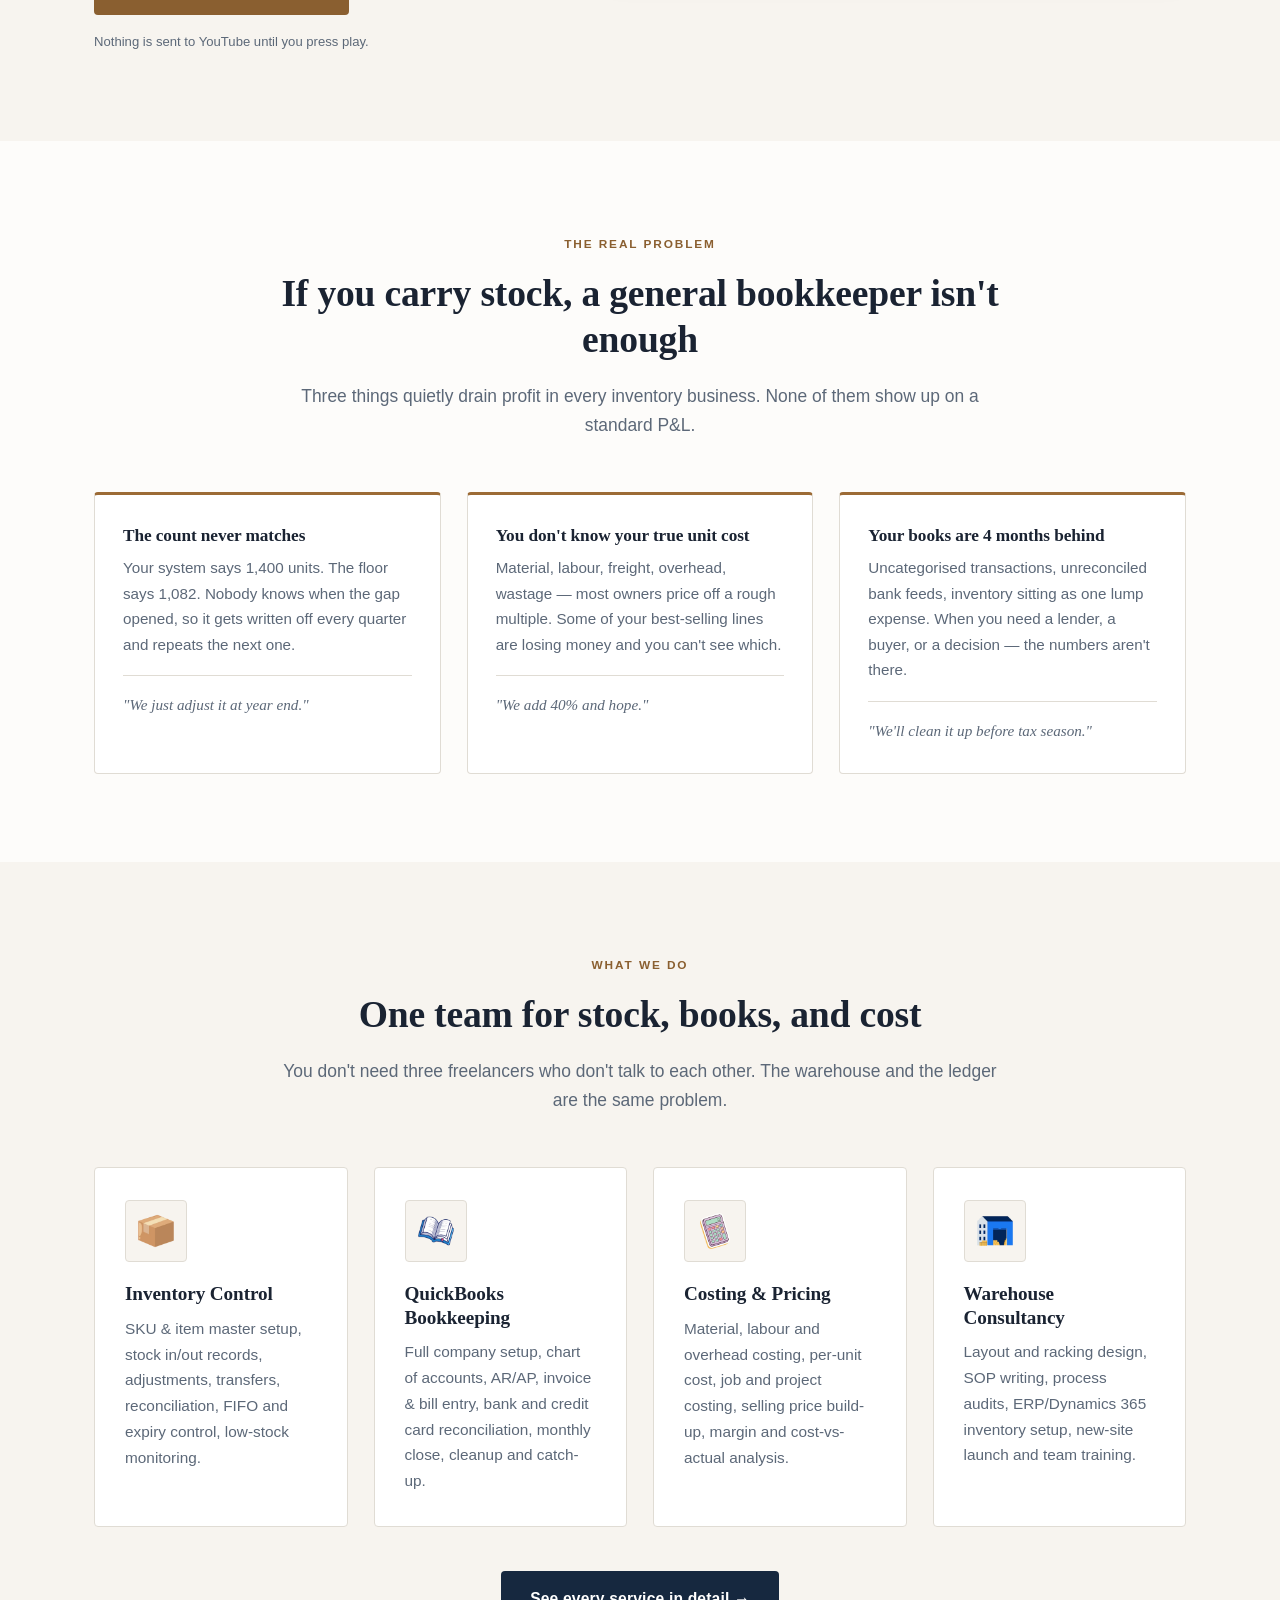
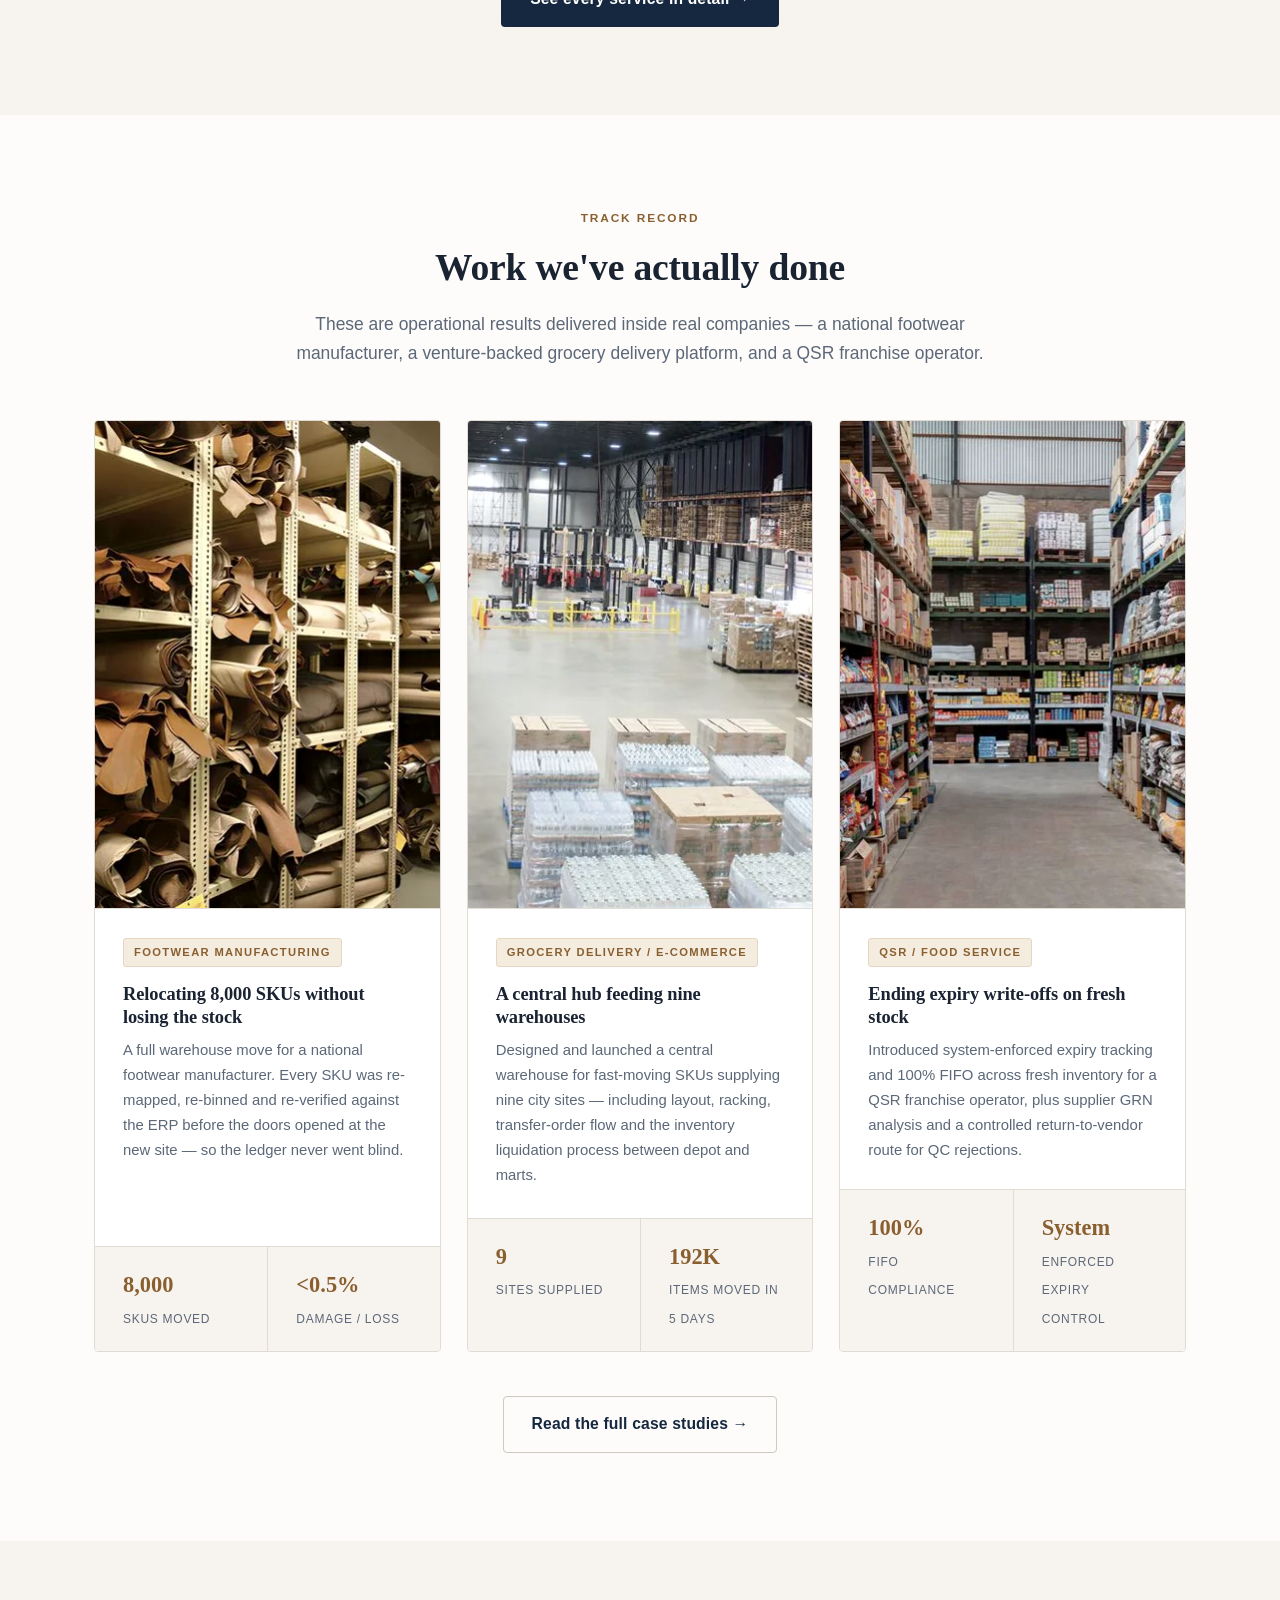
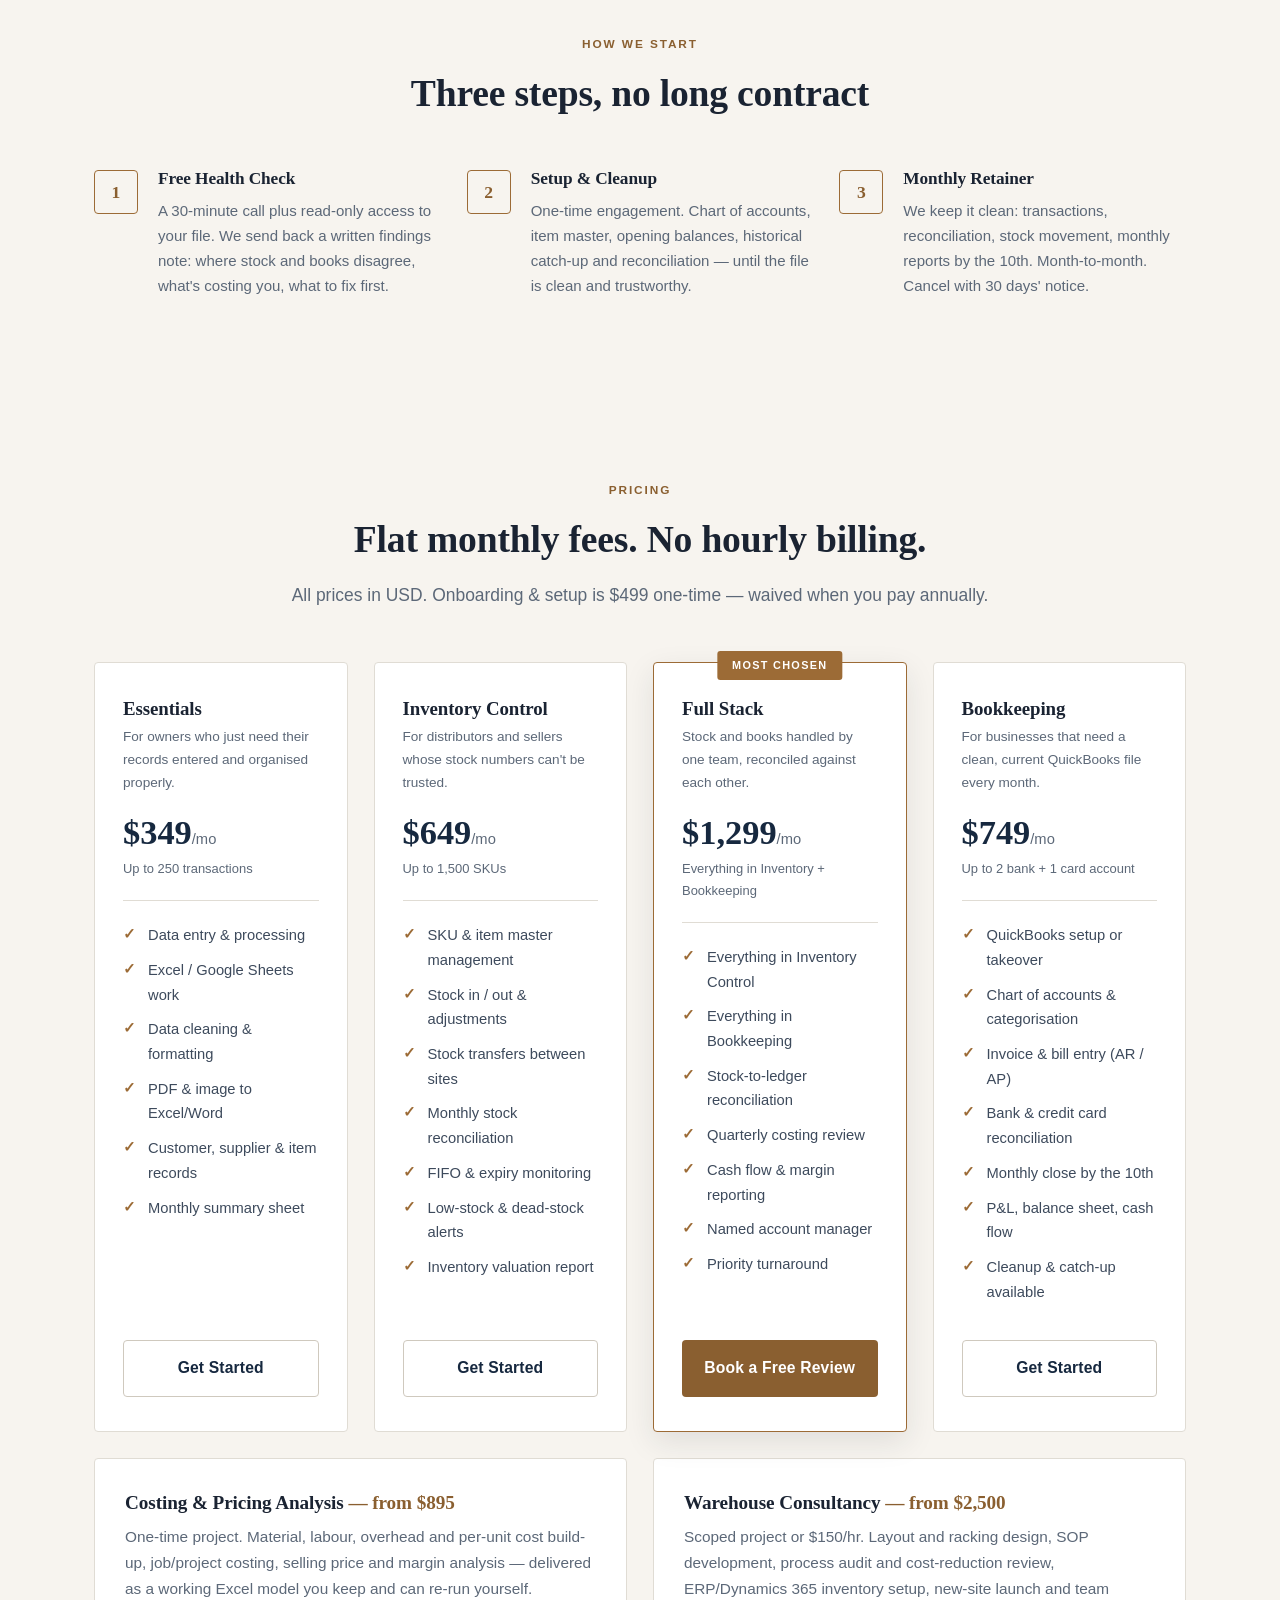
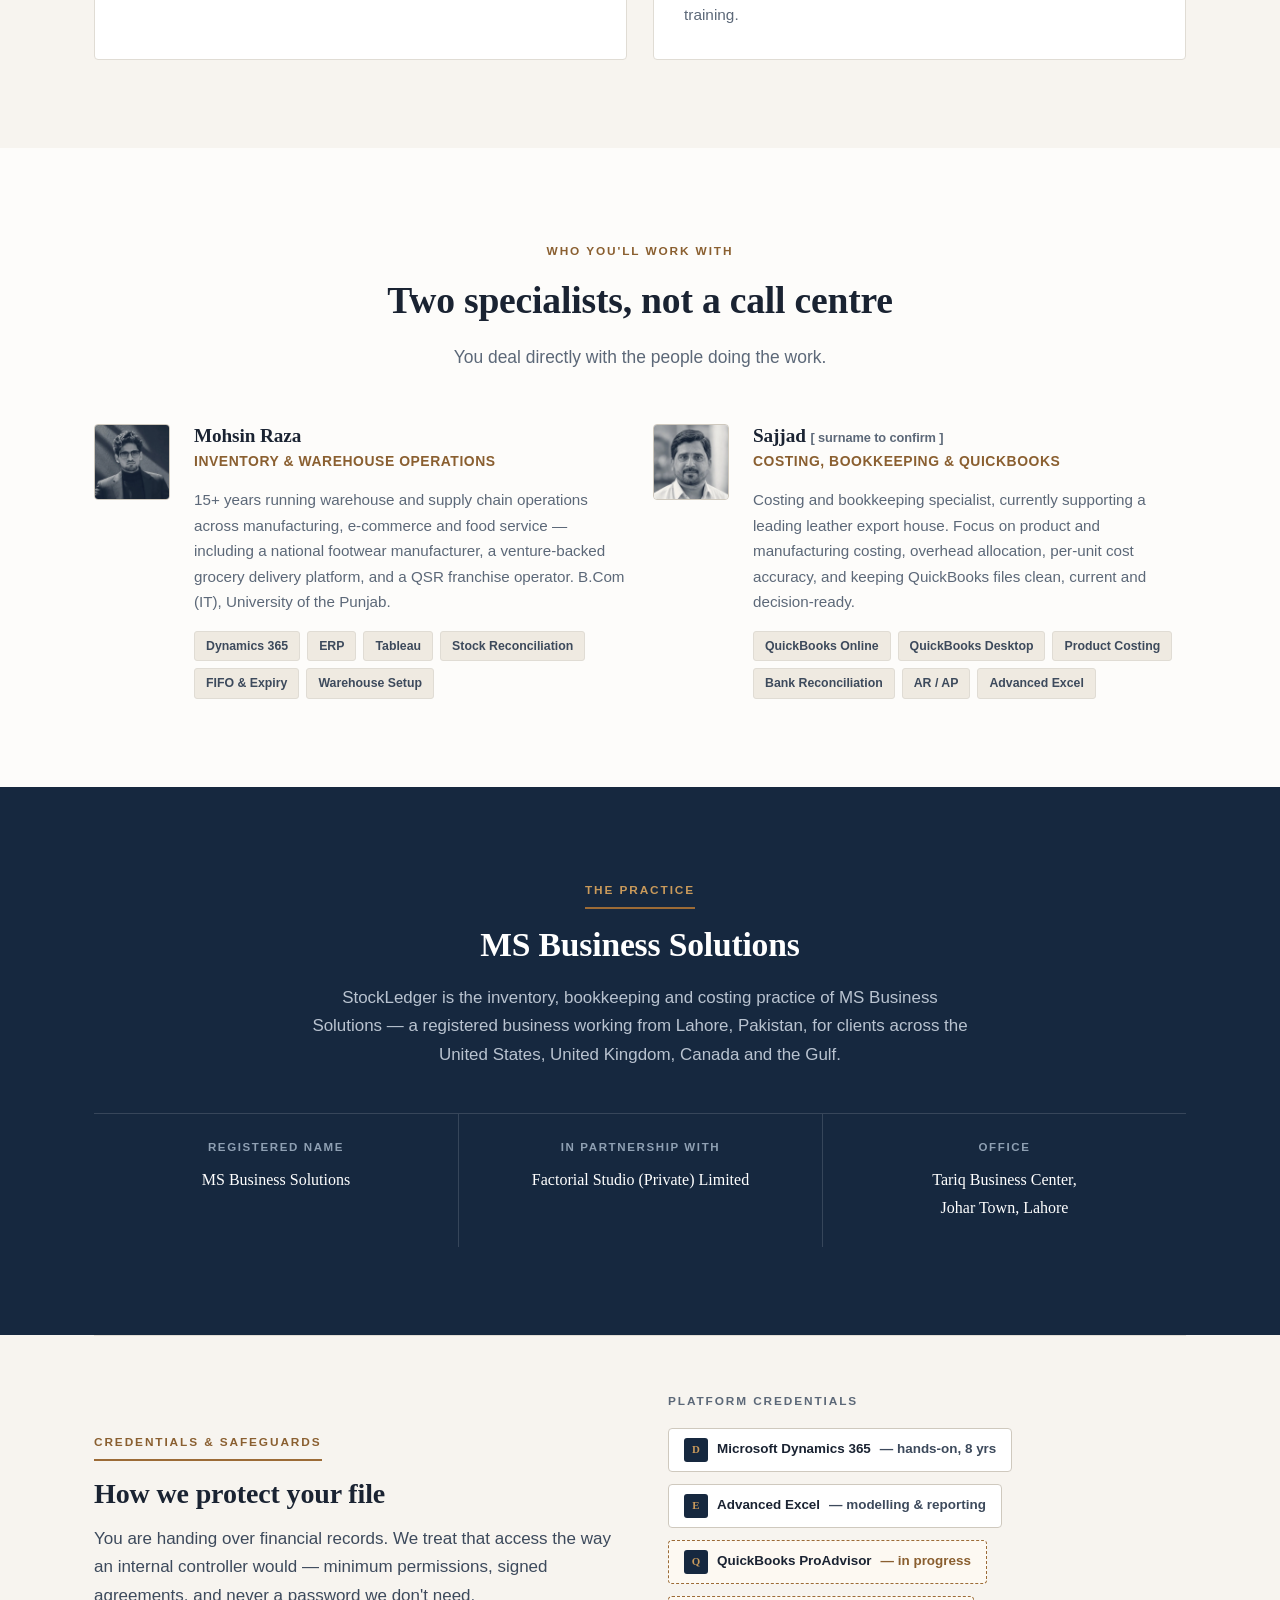
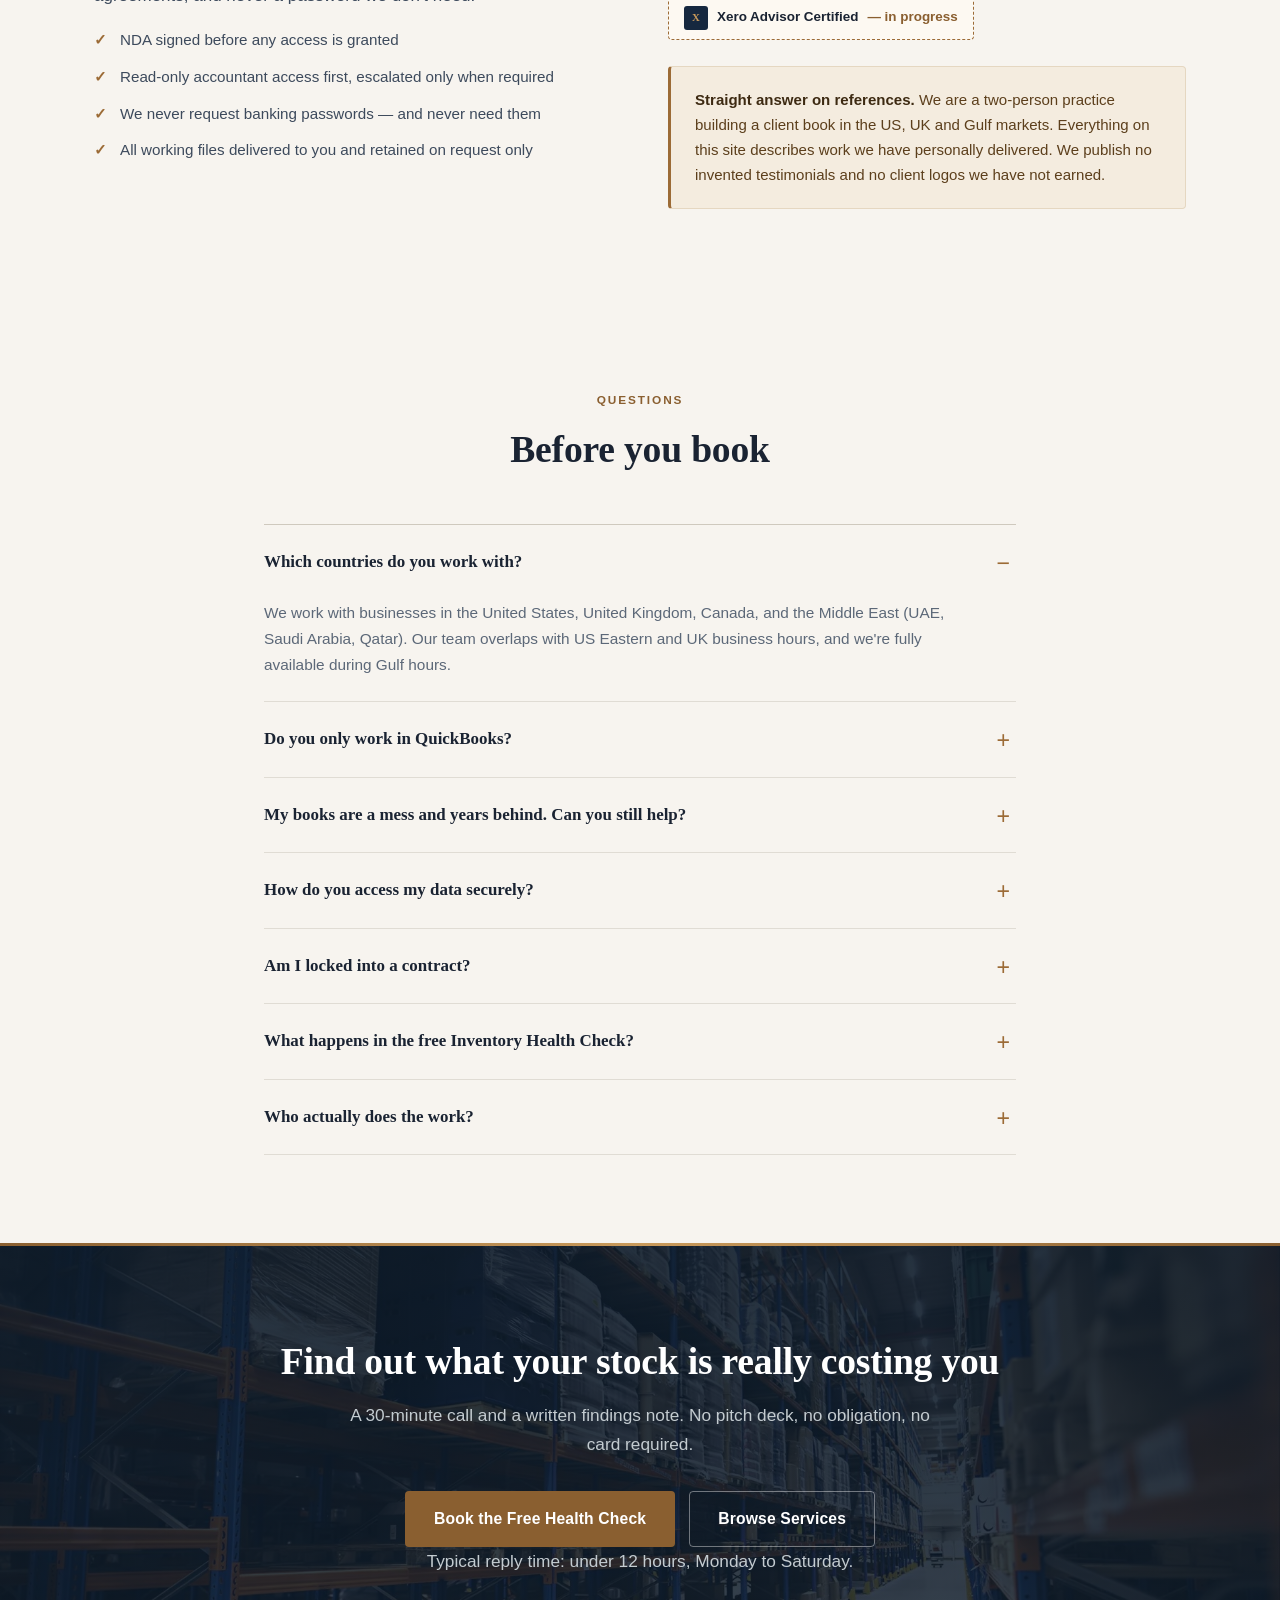
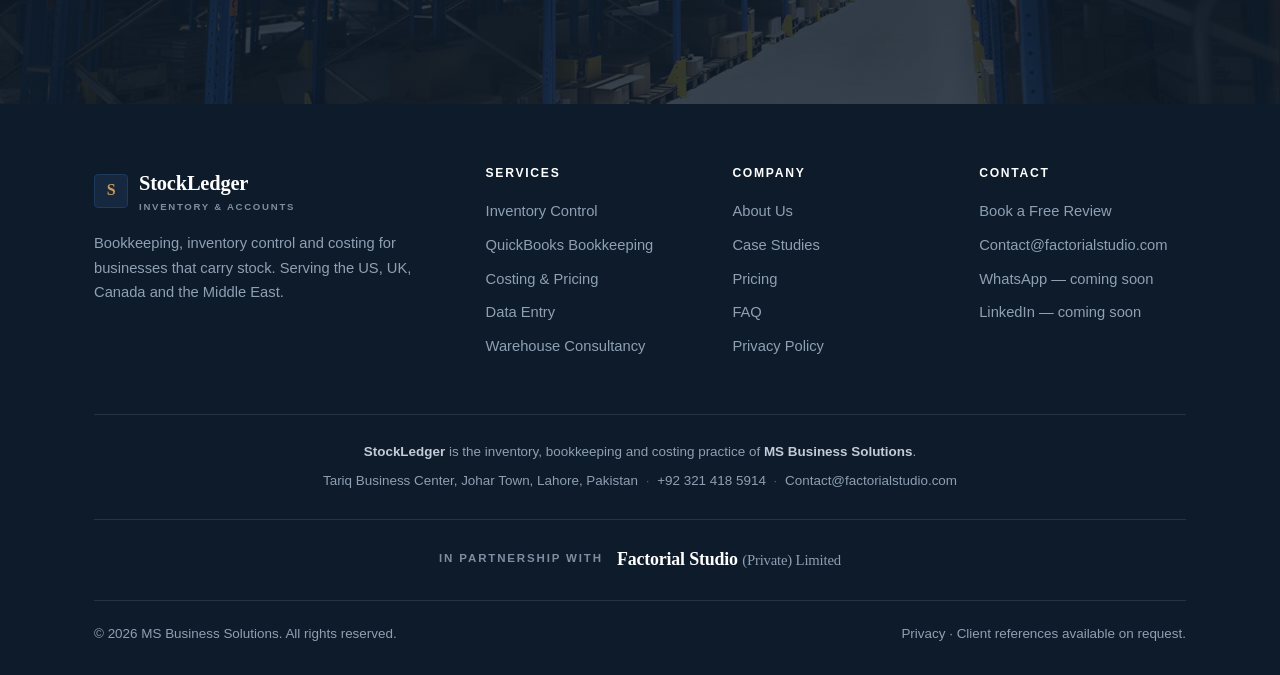
==== commit 88130446: "Use the supplied artwork for the icons instead of the drawn stroke set Replaces the inline SVGs with" ====
--- a/index.html
+++ b/index.html
@@ -333,19 +333,13 @@
 
         <!-- icon: clipboard-check -->
         <span class="float-chip float-chip-1">
-          <svg viewBox="0 0 24 24"><rect x="8" y="3" width="8" height="4" rx="1"/><path d="M16 5h2a2 2 0 0 1 2 2v12a2 2 0 0 1-2 2H6a2 2 0 0 1-2-2V7a2 2 0 0 1 2-2h2"/><path d="m9 14 2 2 4-4"/></svg>
+          <picture><source srcset="assets/img/icons/clipboard-check.webp" type="image/webp"><img src="assets/img/icons/clipboard-check.png" alt="" width="34" height="34" loading="lazy" decoding="async"></picture>
           <span><b>Count matched</b>System vs floor</span>
         </span>
 
-        <!-- icon: rotate-cw -->
-        <span class="float-chip float-chip-2">
-          <svg viewBox="0 0 24 24"><path d="M21 12a9 9 0 1 1-2.64-6.36"/><path d="M21 3v6h-6"/></svg>
-          <span><b>FIFO enforced</b>Expiry tracked</span>
-        </span>
-
-        <!-- icon: calculator -->
+        <!-- icon: calculator-costing -->
         <span class="float-chip float-chip-3">
-          <svg viewBox="0 0 24 24"><rect x="4" y="2" width="16" height="20" rx="2"/><path d="M8 6h8"/><path d="M8 11h.01M12 11h.01M16 11h.01M8 15h.01M12 15h.01M16 15v4"/><path d="M8 19h4"/></svg>
+          <picture><source srcset="assets/img/icons/calculator-costing.webp" type="image/webp"><img src="assets/img/icons/calculator-costing.png" alt="" width="34" height="34" loading="lazy" decoding="async"></picture>
           <span><b>True unit cost</b>Per line</span>
         </span>
 
@@ -536,25 +530,25 @@
     <div class="grid g-4">
       <div class="card">
         <!-- icon: package -->
-        <div class="card-icon"><svg viewBox="0 0 24 24" aria-hidden="true"><path d="M21 8a2 2 0 0 0-1-1.73l-7-4a2 2 0 0 0-2 0l-7 4A2 2 0 0 0 3 8v8a2 2 0 0 0 1 1.73l7 4a2 2 0 0 0 2 0l7-4A2 2 0 0 0 21 16Z"/><path d="m7.5 4.27 9 5.15"/><path d="M3.3 7 12 12l8.7-5"/><path d="M12 22V12"/></svg></div>
+        <div class="card-icon"><picture><source srcset="assets/img/icons/package.webp" type="image/webp"><img src="assets/img/icons/package.png" alt="" width="40" height="40" loading="lazy" decoding="async"></picture></div>
         <h3>Inventory Control</h3>
         <p>SKU &amp; item master setup, stock in/out records, adjustments, transfers, reconciliation, FIFO and expiry control, low-stock monitoring.</p>
       </div>
       <div class="card">
         <!-- icon: book-open -->
-        <div class="card-icon"><svg viewBox="0 0 24 24" aria-hidden="true"><path d="M12 7v14"/><path d="M3 18a1 1 0 0 1-1-1V4a1 1 0 0 1 1-1h5a4 4 0 0 1 4 4 4 4 0 0 1 4-4h5a1 1 0 0 1 1 1v13a1 1 0 0 1-1 1h-6a3 3 0 0 0-3 3 3 3 0 0 0-3-3z"/></svg></div>
+        <div class="card-icon"><picture><source srcset="assets/img/icons/book-open.webp" type="image/webp"><img src="assets/img/icons/book-open.png" alt="" width="40" height="40" loading="lazy" decoding="async"></picture></div>
         <h3>QuickBooks Bookkeeping</h3>
         <p>Full company setup, chart of accounts, AR/AP, invoice &amp; bill entry, bank and credit card reconciliation, monthly close, cleanup and catch-up.</p>
       </div>
       <div class="card">
         <!-- icon: calculator -->
-        <div class="card-icon"><svg viewBox="0 0 24 24" aria-hidden="true"><rect x="4" y="2" width="16" height="20" rx="2"/><path d="M8 6h8"/><path d="M8 11h.01M12 11h.01M16 11h.01M8 15h.01M12 15h.01M16 15v4"/><path d="M8 19h4"/></svg></div>
+        <div class="card-icon"><picture><source srcset="assets/img/icons/calculator.webp" type="image/webp"><img src="assets/img/icons/calculator.png" alt="" width="40" height="40" loading="lazy" decoding="async"></picture></div>
         <h3>Costing &amp; Pricing</h3>
         <p>Material, labour and overhead costing, per-unit cost, job and project costing, selling price build-up, margin and cost-vs-actual analysis.</p>
       </div>
       <div class="card">
         <!-- icon: warehouse -->
-        <div class="card-icon"><svg viewBox="0 0 24 24" aria-hidden="true"><path d="M22 8.35V20a2 2 0 0 1-2 2H4a2 2 0 0 1-2-2V8.35a2 2 0 0 1 1.26-1.86l8-3.2a2 2 0 0 1 1.48 0l8 3.2A2 2 0 0 1 22 8.35Z"/><path d="M6 22V10h12v12"/><path d="M6 14h12"/><path d="M6 18h12"/></svg></div>
+        <div class="card-icon"><picture><source srcset="assets/img/icons/warehouse.webp" type="image/webp"><img src="assets/img/icons/warehouse.png" alt="" width="40" height="40" loading="lazy" decoding="async"></picture></div>
         <h3>Warehouse Consultancy</h3>
         <p>Layout and racking design, SOP writing, process audits, ERP/Dynamics&nbsp;365 inventory setup, new-site launch and team training.</p>
       </div>
--- a/assets/styles.css
+++ b/assets/styles.css
@@ -275,11 +275,11 @@
 .card h3 { margin-bottom: 10px; }
 .card p { color: var(--ink-3); font-size: .96rem; margin-bottom: 0; }
 .card-icon {
-  width: 44px; height: 44px; border-radius: var(--radius); margin-bottom: 20px;
-  background: var(--bronze-soft); color: var(--bronze-dark);
-  border: 1px solid #e5d7c1;
-  display: grid; place-items: center; font-size: 1.25rem;
-}
+  width: 62px; height: 62px; border-radius: var(--radius); margin-bottom: 20px;
+  background: var(--bg-soft); border: 1px solid var(--line);
+  display: grid; place-items: center;
+}
+.card-icon img { width: 40px; height: 40px; display: block; }
 
 /* Problem cards */
 .prob-card {
@@ -603,15 +603,10 @@
   animation: chip-drift 7s ease-in-out infinite;
 }
 .float-chip b { display: block; color: var(--ink); font-size: .86rem; font-weight: 700; }
-.float-chip svg {
-  width: 19px; height: 19px; flex: none;
-  stroke: var(--bronze-dark); stroke-width: 1.7; fill: none;
-  stroke-linecap: round; stroke-linejoin: round;
-}
-
-.float-chip-1 { top: -58px;    left: -26px;  animation-delay: 0s; }
-.float-chip-2 { bottom: -58px; left: -34px;  animation-delay: -2.4s; }
-.float-chip-3 { bottom: -58px; right: -18px; animation-delay: -4.8s; }
+.float-chip img { width: 34px; height: 34px; flex: none; display: block; }
+
+.float-chip-1 { top: -62px;    left: -26px;  animation-delay: 0s; }
+.float-chip-3 { bottom: -62px; right: -18px; animation-delay: -3.5s; }
 
 @keyframes chip-drift {
   0%, 100% { transform: translateY(0); }
@@ -630,17 +625,22 @@
   .float-chip-2 { left: -12px; }
   .float-chip-3 { right: -4px; }
 }
+/* Below the two-column breakpoint the card goes full width, so the chips hang off
+   its top and bottom edges instead of its corners. The middle one is dropped: three
+   would collide on a 320px screen. */
 @media (max-width: 980px) {
-  .float-chip { display: none; }
+  .float-chip-1 { top: -54px; left: 0; }
+  .float-chip-3 { bottom: -54px; right: 0; left: auto; }
+}
+@media (max-width: 560px) {
+  .float-chip { padding: 7px 11px; font-size: .74rem; gap: 8px; }
+  .float-chip b { font-size: .82rem; }
+  .float-chip img { width: 28px; height: 28px; }
+  .float-chip-1 { top: -52px; }
+  .float-chip-3 { bottom: -52px; }
 }
 
 /* ---------- Service card icons ---------- */
-.card-icon svg {
-  width: 23px; height: 23px;
-  stroke: currentColor; stroke-width: 1.6; fill: none;
-  stroke-linecap: round; stroke-linejoin: round;
-}
-
 /* Stat strip sitting inside the hero */
 .hero-stats-band { position: relative; background: rgba(6,14,25,.55); border-top: 1px solid rgba(255,255,255,.15); }
 .hero-stats {
@@ -752,7 +752,10 @@
   transition: background .18s ease, transform .18s ease;
 }
 .vera-launch:hover { background: var(--bronze-deep); transform: translateY(-2px); }
-.vera-launch svg { width: 20px; height: 20px; fill: none; stroke: #fff; stroke-width: 1.7; stroke-linecap: round; stroke-linejoin: round; }
+.vera-launch img {
+  width: 30px; height: 30px; flex: none; box-sizing: border-box; padding: 4px;
+  background: #fff; border-radius: 50%; display: block;
+}
 .vera-launch[hidden] { display: none; }
 
 .vera-panel {
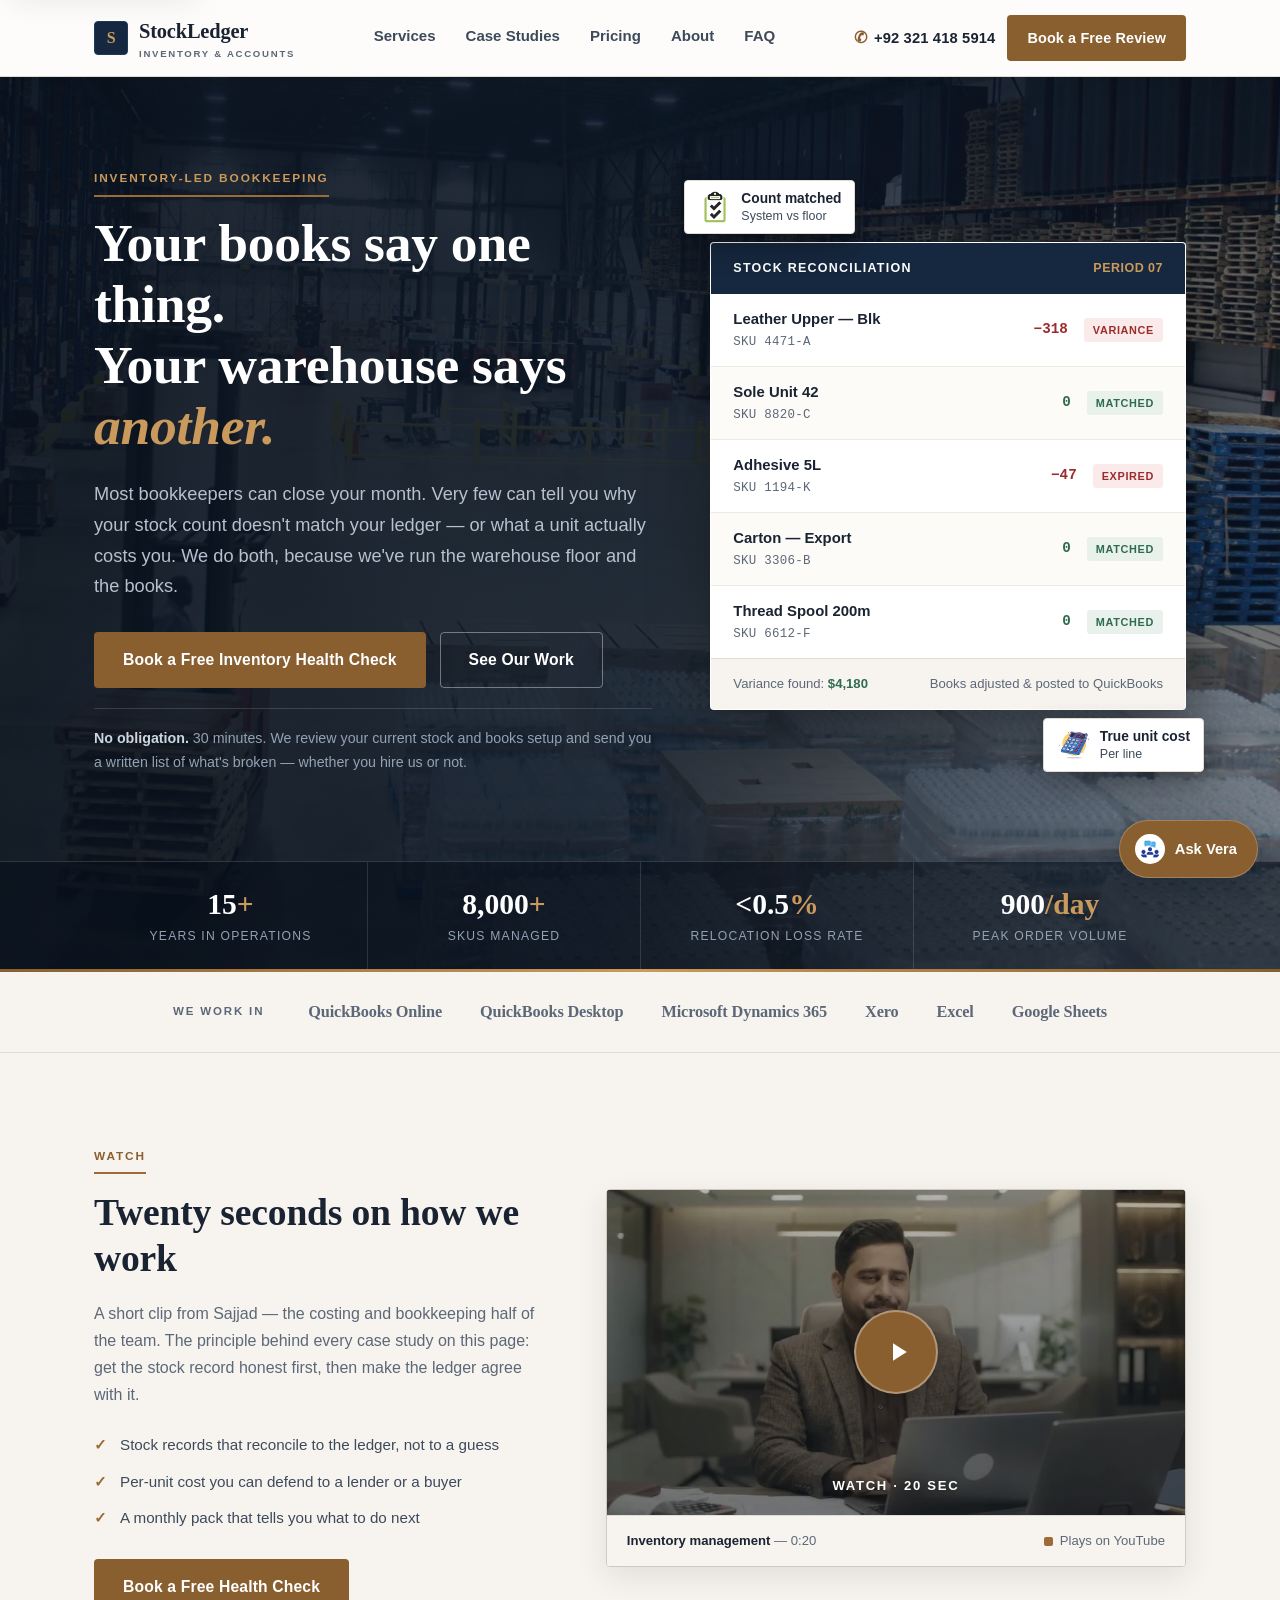
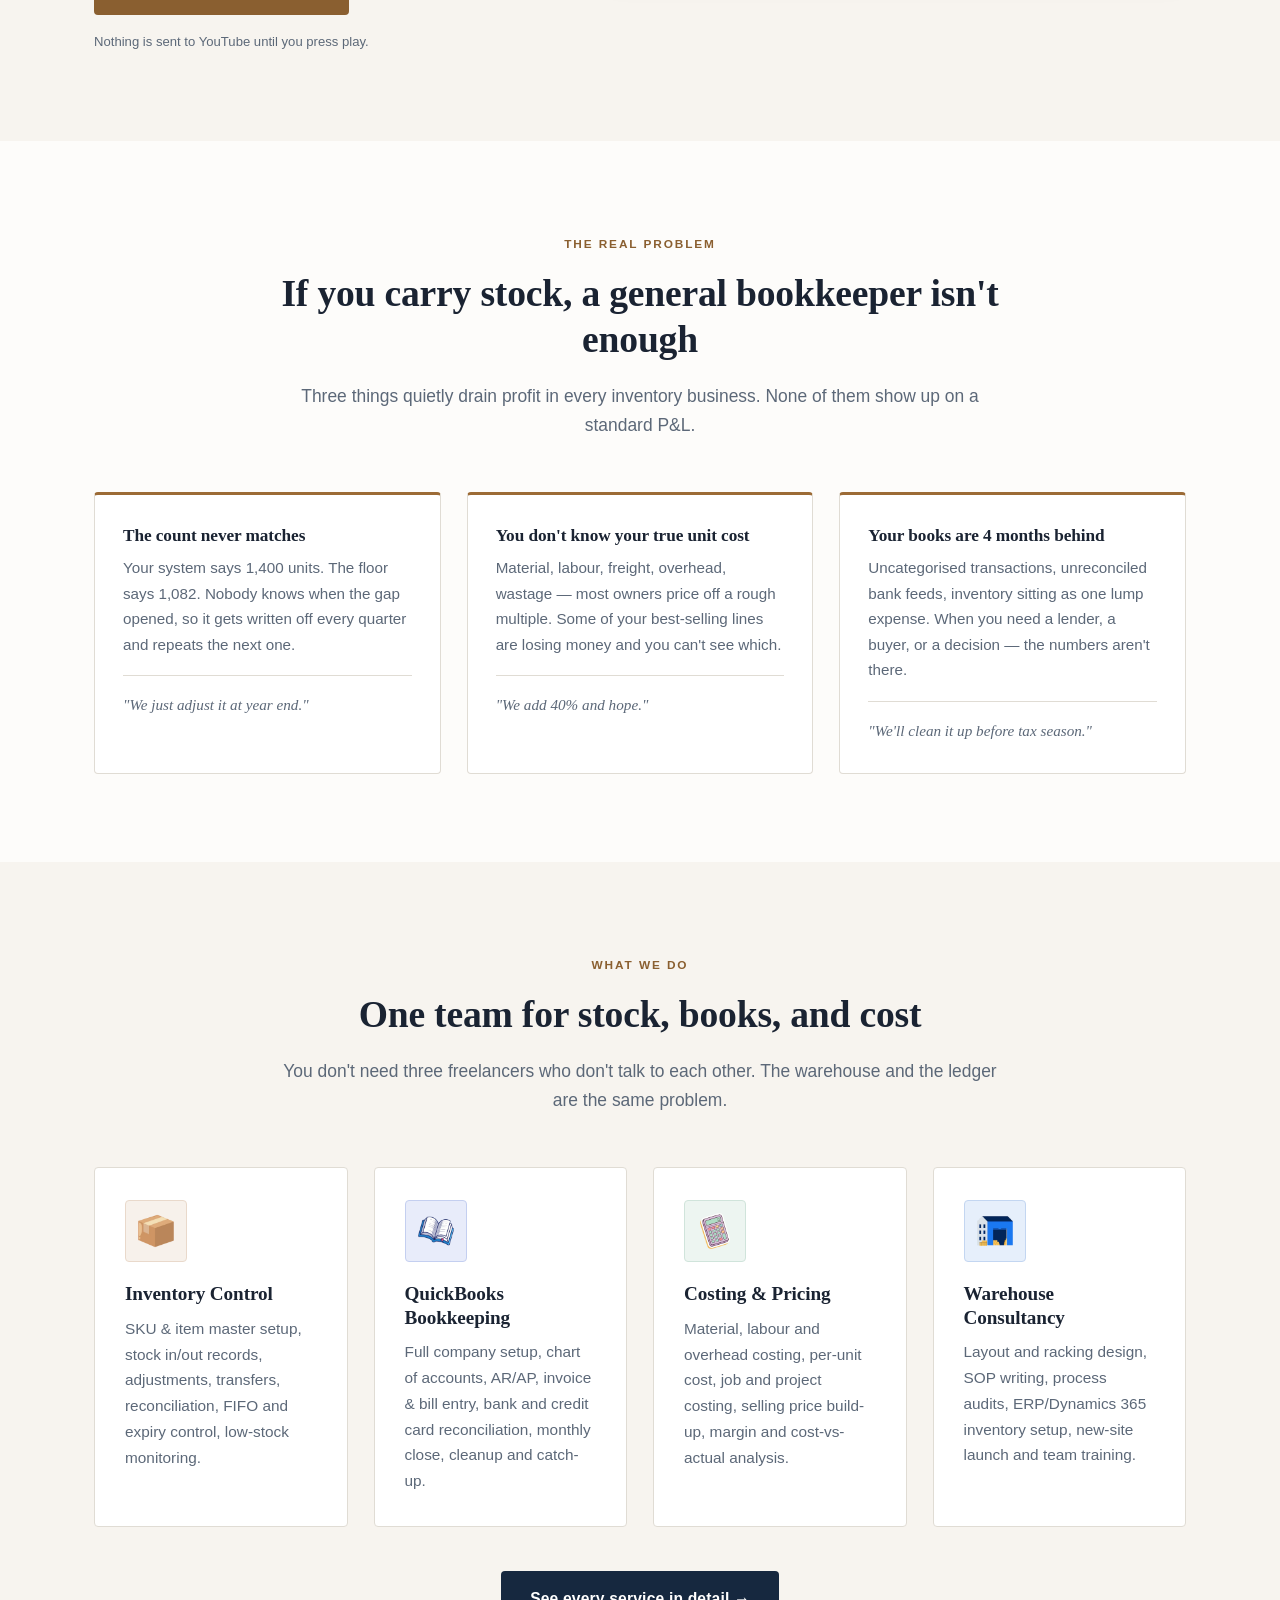
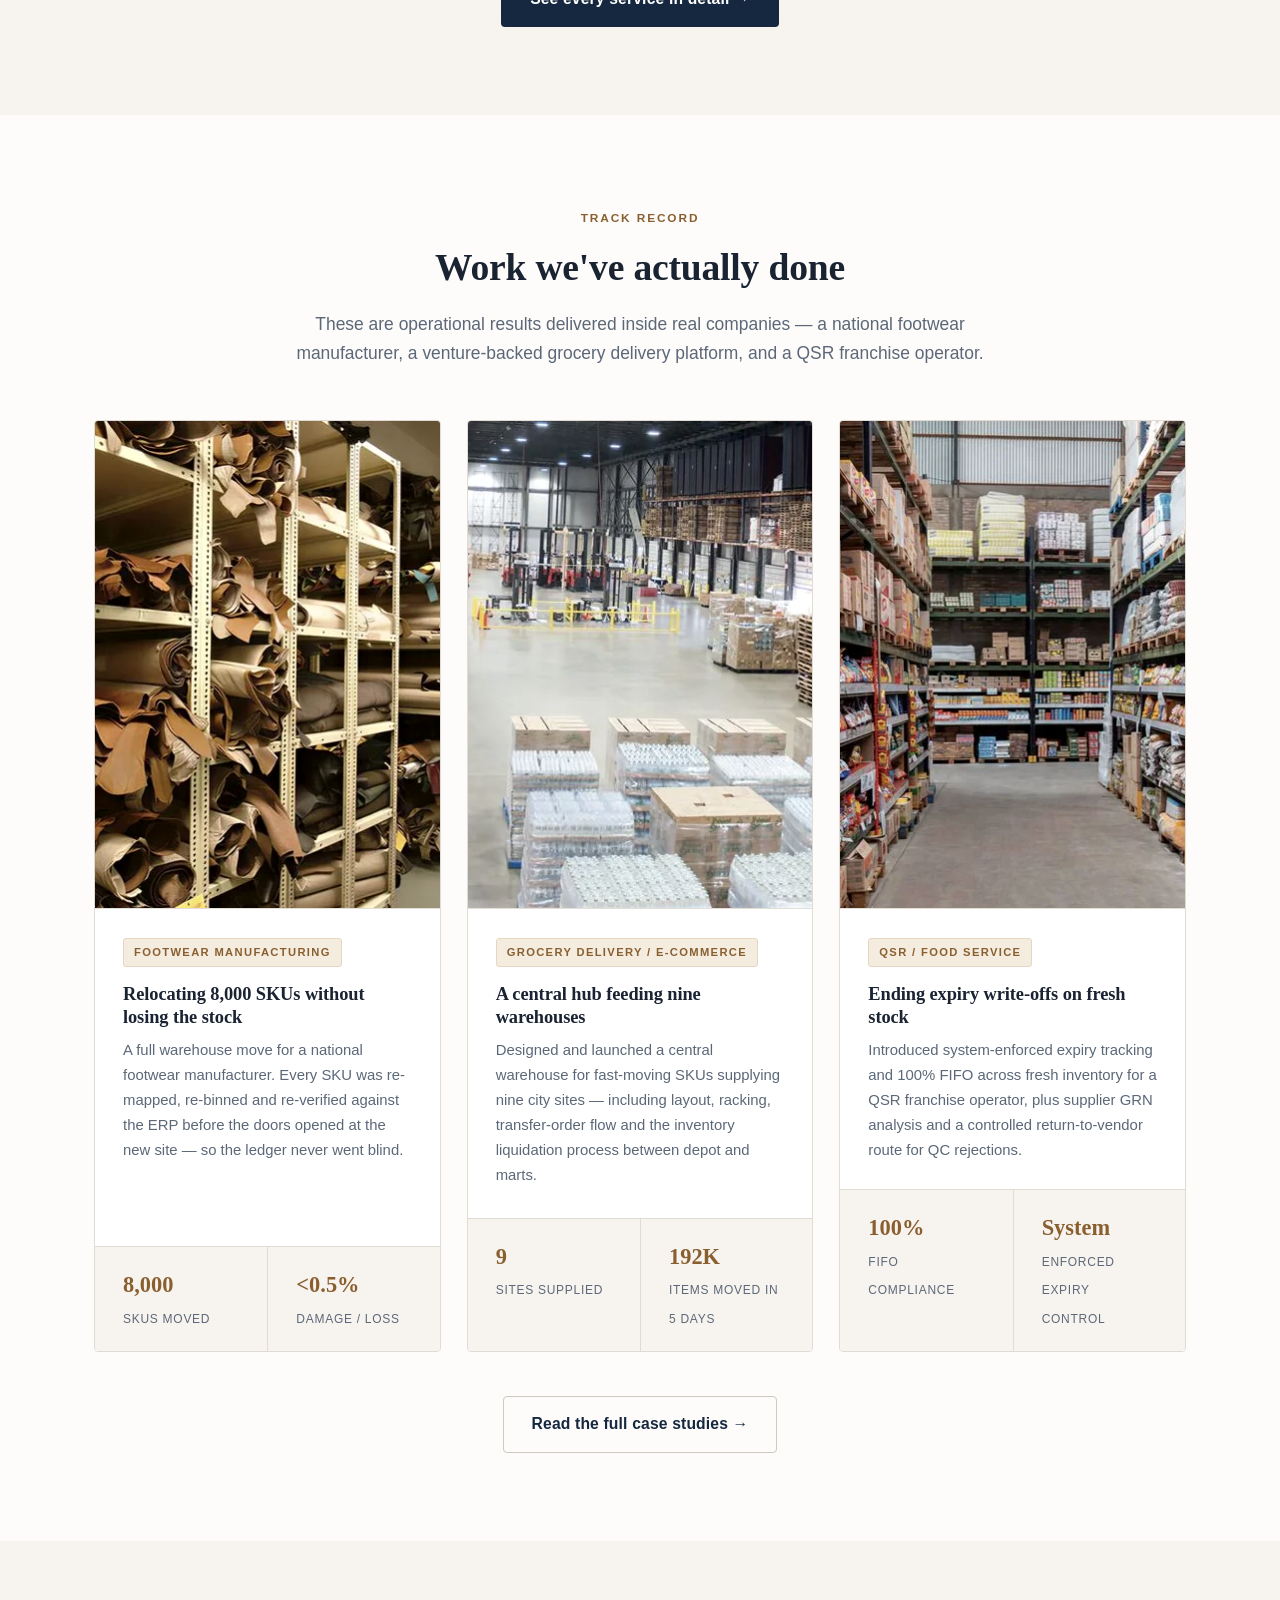
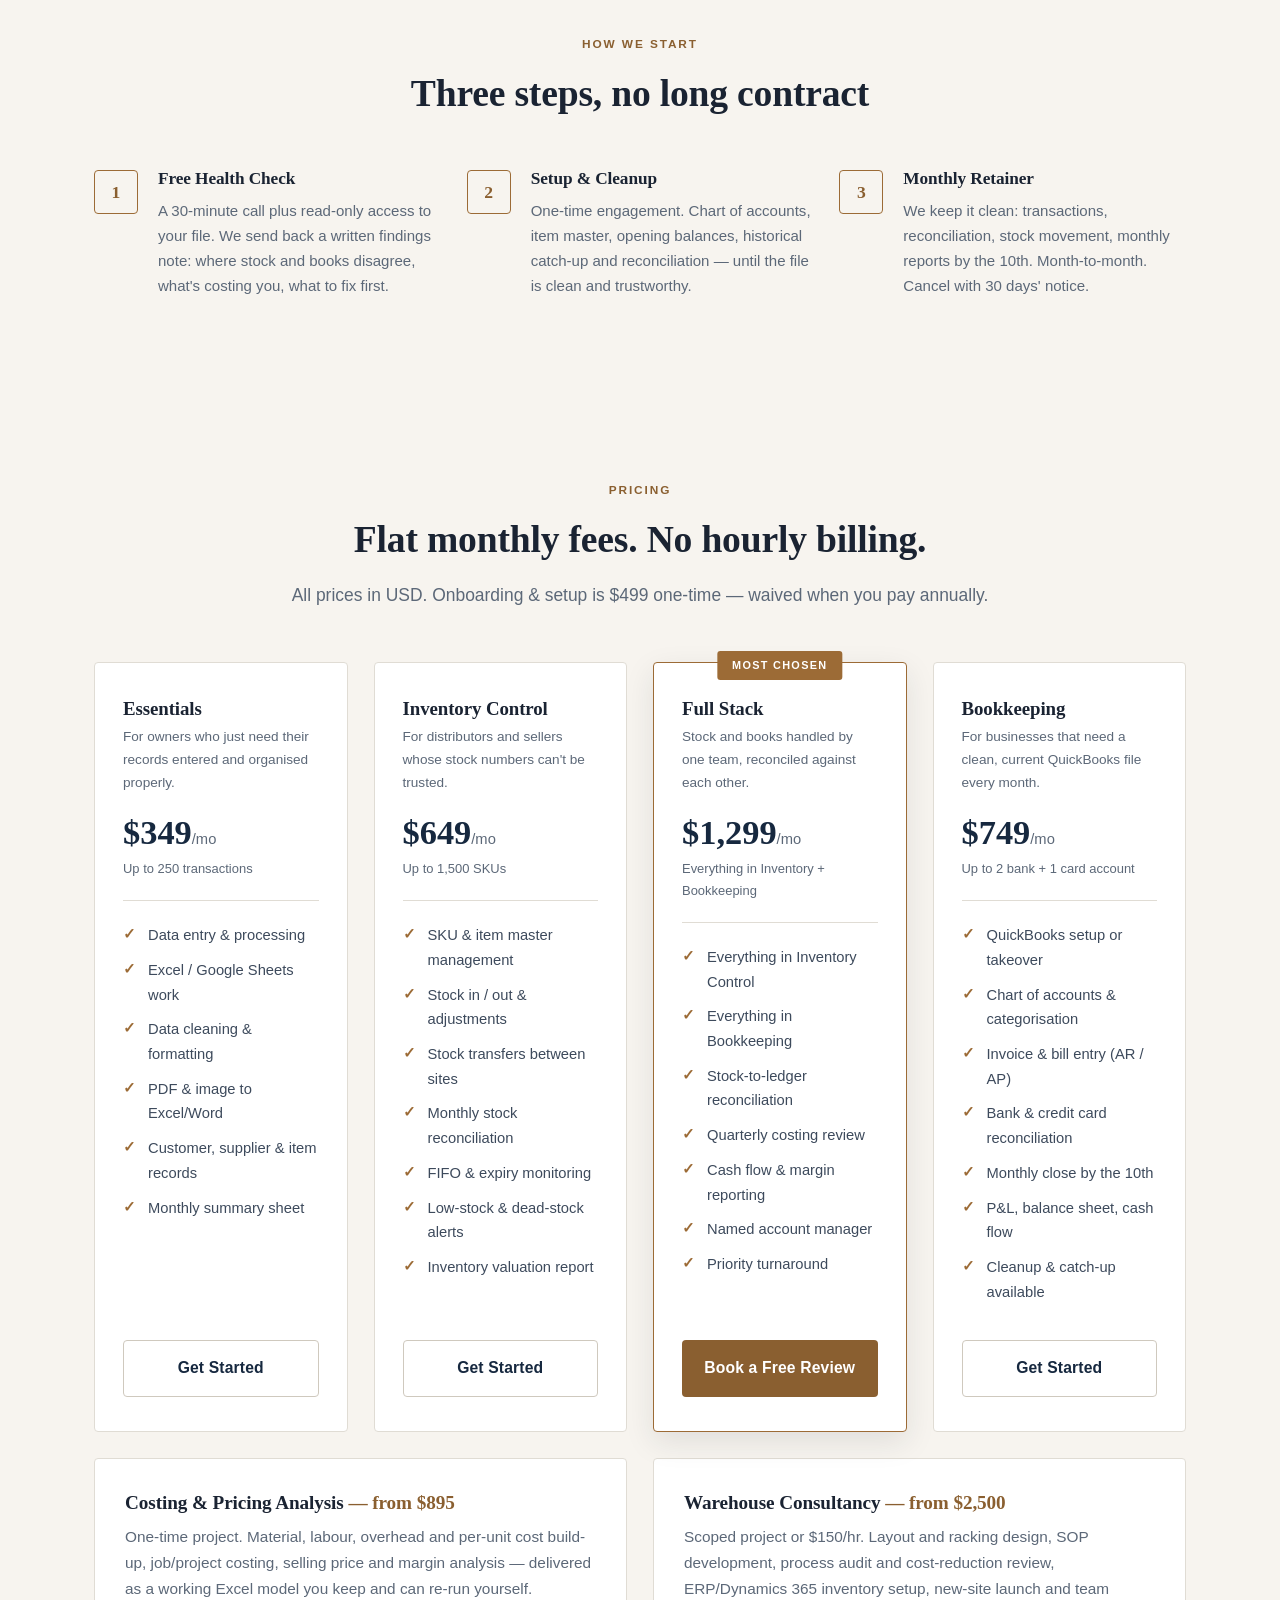
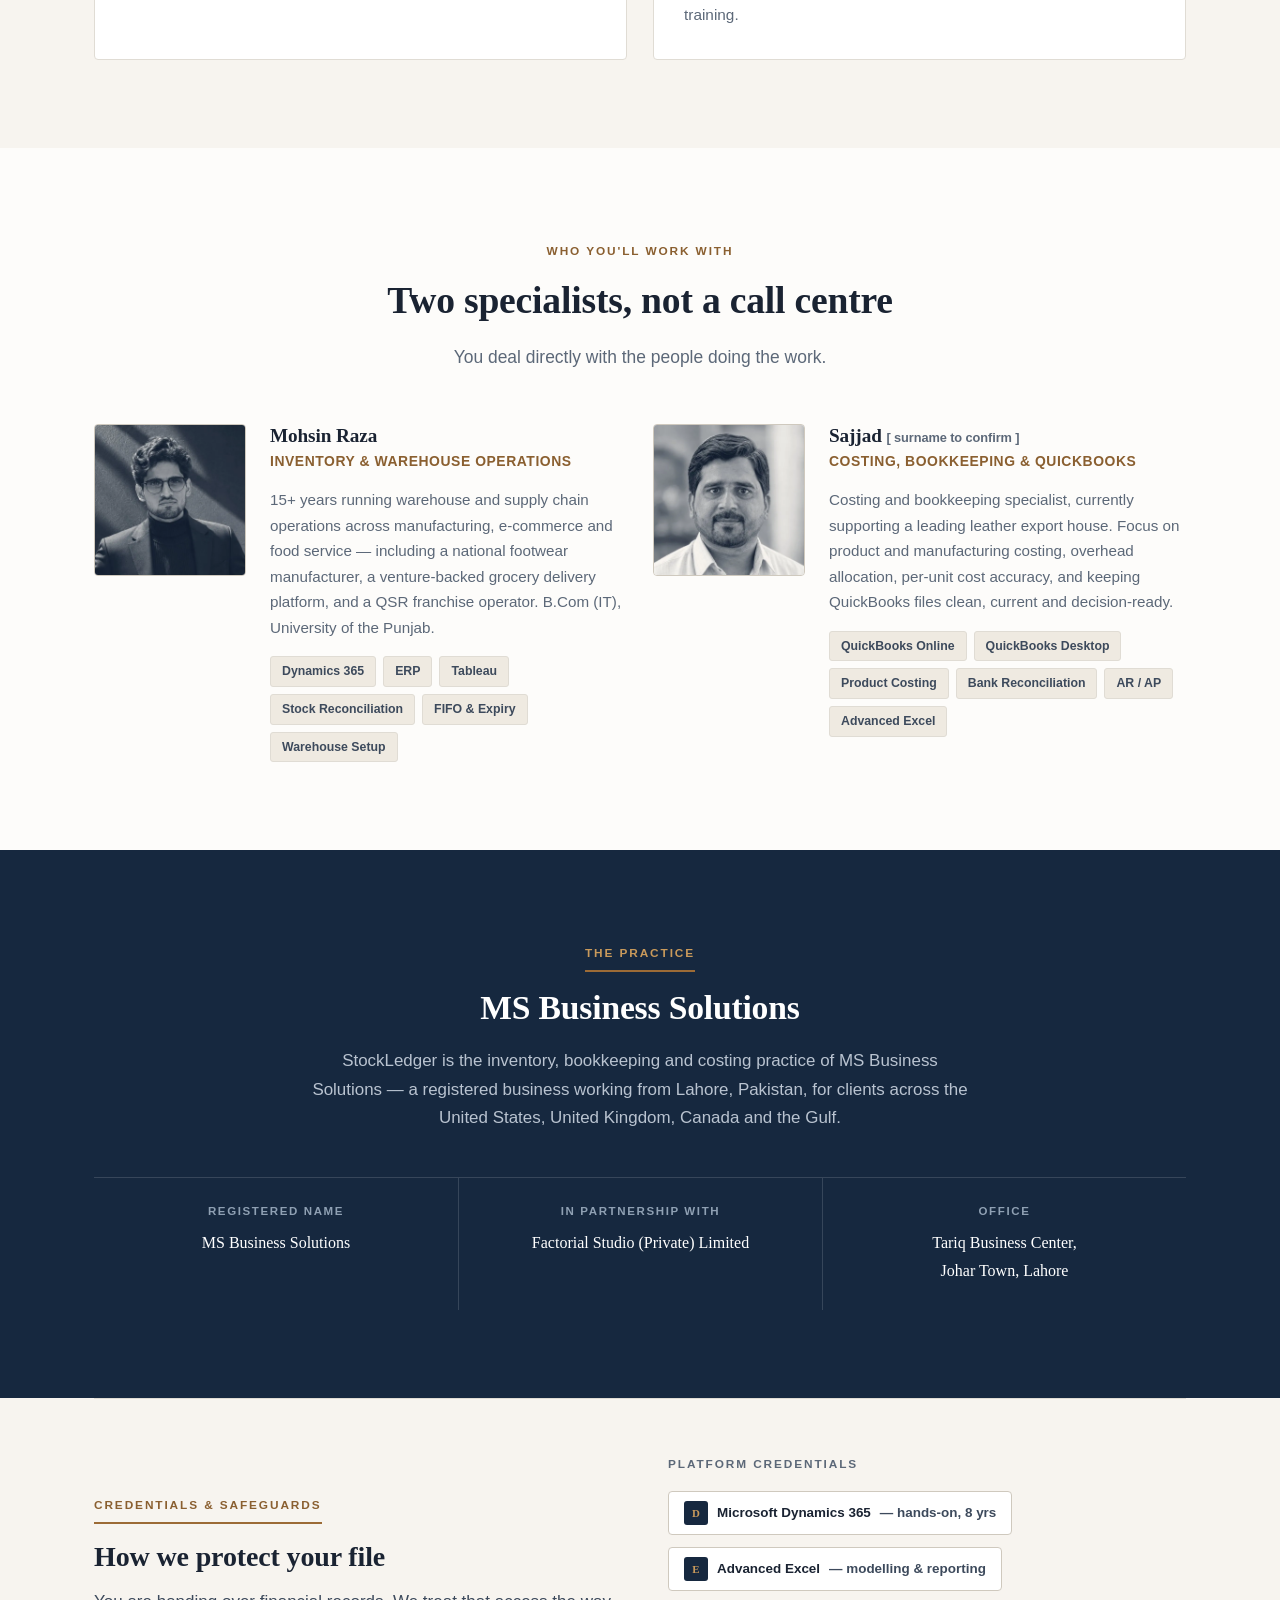
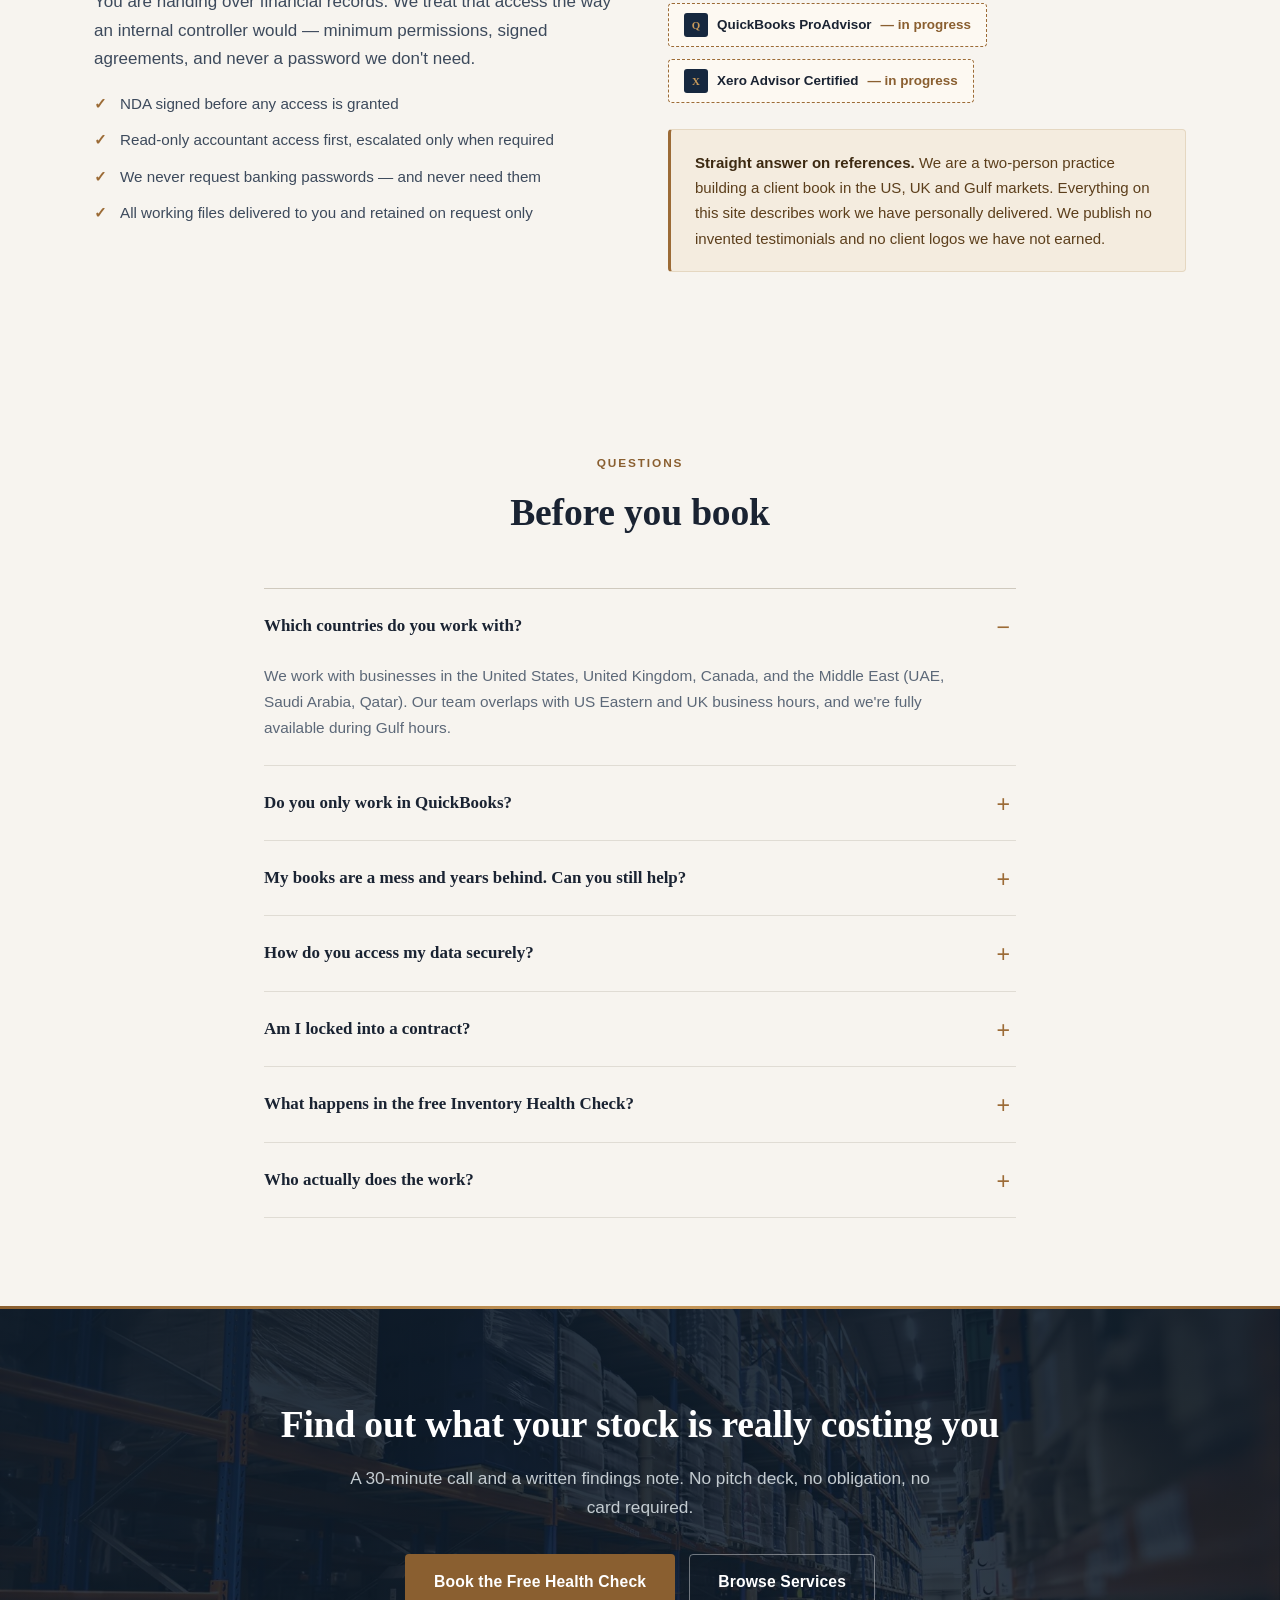
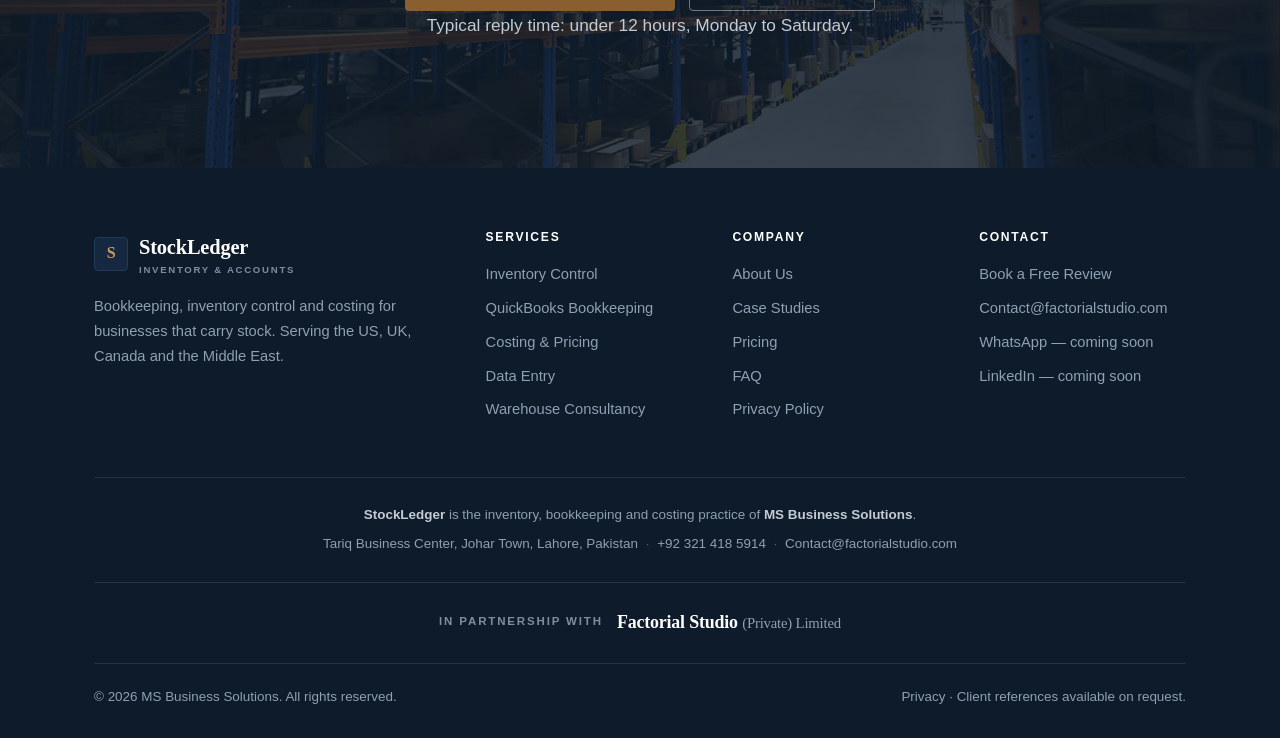
==== commit 9d003c8a: "Bigger team portraits, tinted icon tiles, and cards that answer the pointer Three things asked for a" ====
--- a/index.html
+++ b/index.html
@@ -530,25 +530,25 @@
     <div class="grid g-4">
       <div class="card">
         <!-- icon: package -->
-        <div class="card-icon"><picture><source srcset="assets/img/icons/package.webp" type="image/webp"><img src="assets/img/icons/package.png" alt="" width="40" height="40" loading="lazy" decoding="async"></picture></div>
+        <div class="card-icon icon-package"><picture><source srcset="assets/img/icons/package.webp" type="image/webp"><img src="assets/img/icons/package.png" alt="" width="40" height="40" loading="lazy" decoding="async"></picture></div>
         <h3>Inventory Control</h3>
         <p>SKU &amp; item master setup, stock in/out records, adjustments, transfers, reconciliation, FIFO and expiry control, low-stock monitoring.</p>
       </div>
       <div class="card">
         <!-- icon: book-open -->
-        <div class="card-icon"><picture><source srcset="assets/img/icons/book-open.webp" type="image/webp"><img src="assets/img/icons/book-open.png" alt="" width="40" height="40" loading="lazy" decoding="async"></picture></div>
+        <div class="card-icon icon-book-open"><picture><source srcset="assets/img/icons/book-open.webp" type="image/webp"><img src="assets/img/icons/book-open.png" alt="" width="40" height="40" loading="lazy" decoding="async"></picture></div>
         <h3>QuickBooks Bookkeeping</h3>
         <p>Full company setup, chart of accounts, AR/AP, invoice &amp; bill entry, bank and credit card reconciliation, monthly close, cleanup and catch-up.</p>
       </div>
       <div class="card">
         <!-- icon: calculator -->
-        <div class="card-icon"><picture><source srcset="assets/img/icons/calculator.webp" type="image/webp"><img src="assets/img/icons/calculator.png" alt="" width="40" height="40" loading="lazy" decoding="async"></picture></div>
+        <div class="card-icon icon-calculator"><picture><source srcset="assets/img/icons/calculator.webp" type="image/webp"><img src="assets/img/icons/calculator.png" alt="" width="40" height="40" loading="lazy" decoding="async"></picture></div>
         <h3>Costing &amp; Pricing</h3>
         <p>Material, labour and overhead costing, per-unit cost, job and project costing, selling price build-up, margin and cost-vs-actual analysis.</p>
       </div>
       <div class="card">
         <!-- icon: warehouse -->
-        <div class="card-icon"><picture><source srcset="assets/img/icons/warehouse.webp" type="image/webp"><img src="assets/img/icons/warehouse.png" alt="" width="40" height="40" loading="lazy" decoding="async"></picture></div>
+        <div class="card-icon icon-warehouse"><picture><source srcset="assets/img/icons/warehouse.webp" type="image/webp"><img src="assets/img/icons/warehouse.png" alt="" width="40" height="40" loading="lazy" decoding="async"></picture></div>
         <h3>Warehouse Consultancy</h3>
         <p>Layout and racking design, SOP writing, process audits, ERP/Dynamics&nbsp;365 inventory setup, new-site launch and team training.</p>
       </div>
--- a/assets/styles.css
+++ b/assets/styles.css
@@ -269,17 +269,33 @@
 /* ---------- Cards ---------- */
 .card {
   background: #fff; border: 1px solid var(--line); border-radius: var(--radius);
-  padding: 32px 30px; transition: border-color .18s, box-shadow .18s;
-}
-.card:hover { border-color: var(--line-strong); box-shadow: var(--shadow); }
+  padding: 32px 30px;
+  transition: border-color .18s, box-shadow .22s ease, transform .22s ease;
+}
+.card:hover {
+  border-color: var(--line-strong); box-shadow: var(--shadow-lg);
+  transform: translateY(-5px);
+}
+.card:hover .card-icon { transform: scale(1.07) rotate(-3deg); }
 .card h3 { margin-bottom: 10px; }
 .card p { color: var(--ink-3); font-size: .96rem; margin-bottom: 0; }
 .card-icon {
   width: 62px; height: 62px; border-radius: var(--radius); margin-bottom: 20px;
   background: var(--bg-soft); border: 1px solid var(--line);
   display: grid; place-items: center;
+  transition: transform .25s ease;
 }
 .card-icon img { width: 40px; height: 40px; display: block; }
+
+/* Tile washes are sampled from each illustration's own dominant hue, then pushed
+   to ~94% lightness, so they sit under the artwork without competing with it or
+   with the navy/bronze palette. Regenerate these if the artwork is replaced. */
+.icon-package            { background: #f7f1eb; border-color: #e9d9cb; }
+.icon-book-open          { background: #e8ecfa; border-color: #c4cff0; }
+.icon-calculator         { background: #edf5f1; border-color: #d0e4db; }
+.icon-warehouse          { background: #e6effb; border-color: #c3d6f1; }
+.icon-clipboard-check    { background: #f4f7ea; border-color: #e1eaca; }
+.icon-calculator-costing { background: #eaebf8; border-color: #c8ccec; }
 
 /* Problem cards */
 .prob-card {
@@ -297,9 +313,12 @@
 .plan {
   background: #fff; border: 1px solid var(--line); border-radius: var(--radius);
   padding: 34px 28px; display: flex; flex-direction: column; position: relative;
-  transition: border-color .18s, box-shadow .18s;
-}
-.plan:hover { border-color: var(--line-strong); box-shadow: var(--shadow); }
+  transition: border-color .18s, box-shadow .22s ease, transform .22s ease;
+}
+.plan:hover {
+  border-color: var(--line-strong); box-shadow: var(--shadow-lg);
+  transform: translateY(-5px);
+}
 .plan.featured { border: 1.5px solid var(--bronze); box-shadow: var(--shadow-lg); }
 .plan-tag {
   position: absolute; top: -12px; left: 50%; transform: translateX(-50%);
@@ -324,9 +343,12 @@
 .case {
   background: #fff; border: 1px solid var(--line); border-radius: var(--radius);
   overflow: hidden; display: flex; flex-direction: column;
-  transition: border-color .18s, box-shadow .18s;
-}
-.case:hover { border-color: var(--line-strong); box-shadow: var(--shadow); }
+  transition: border-color .18s, box-shadow .22s ease, transform .22s ease;
+}
+.case:hover {
+  border-color: var(--line-strong); box-shadow: var(--shadow-lg);
+  transform: translateY(-5px);
+}
 .case-top { padding: 28px 28px 0; }
 .case-tag {
   display: inline-block; font-size: .7rem; font-weight: 700; letter-spacing: .12em;
@@ -474,9 +496,14 @@
 
 /* ---------- Person photos ---------- */
 .person-photo {
-  width: 76px; height: 76px; flex: none;
+  width: 152px; height: 152px; flex: none;
   border-radius: var(--radius); object-fit: cover; object-position: center top;
   border: 1px solid var(--line-strong);
+}
+@media (max-width: 560px) {
+  /* 152px plus the 24px gutter leaves too little room for the bio on a phone. */
+  .person { gap: 18px; }
+  .person-photo { width: 104px; height: 104px; }
 }
 .person-photo-lg {
   display: block; width: 100%; max-width: 262px; aspect-ratio: 4 / 5;
@@ -613,9 +640,12 @@
   50%      { transform: translateY(-9px); }
 }
 
-/* The drift is decoration; never move things for people who asked us not to. */
+/* Decoration only; never move things for people who asked us not to. */
 @media (prefers-reduced-motion: reduce) {
   .float-chip { animation: none; }
+  .card, .case, .plan, .card-icon { transition: none; }
+  .card:hover, .case:hover, .plan:hover { transform: none; }
+  .card:hover .card-icon { transform: none; }
 }
 
 /* Below the hero's two-column breakpoint the card goes full width and there is no
